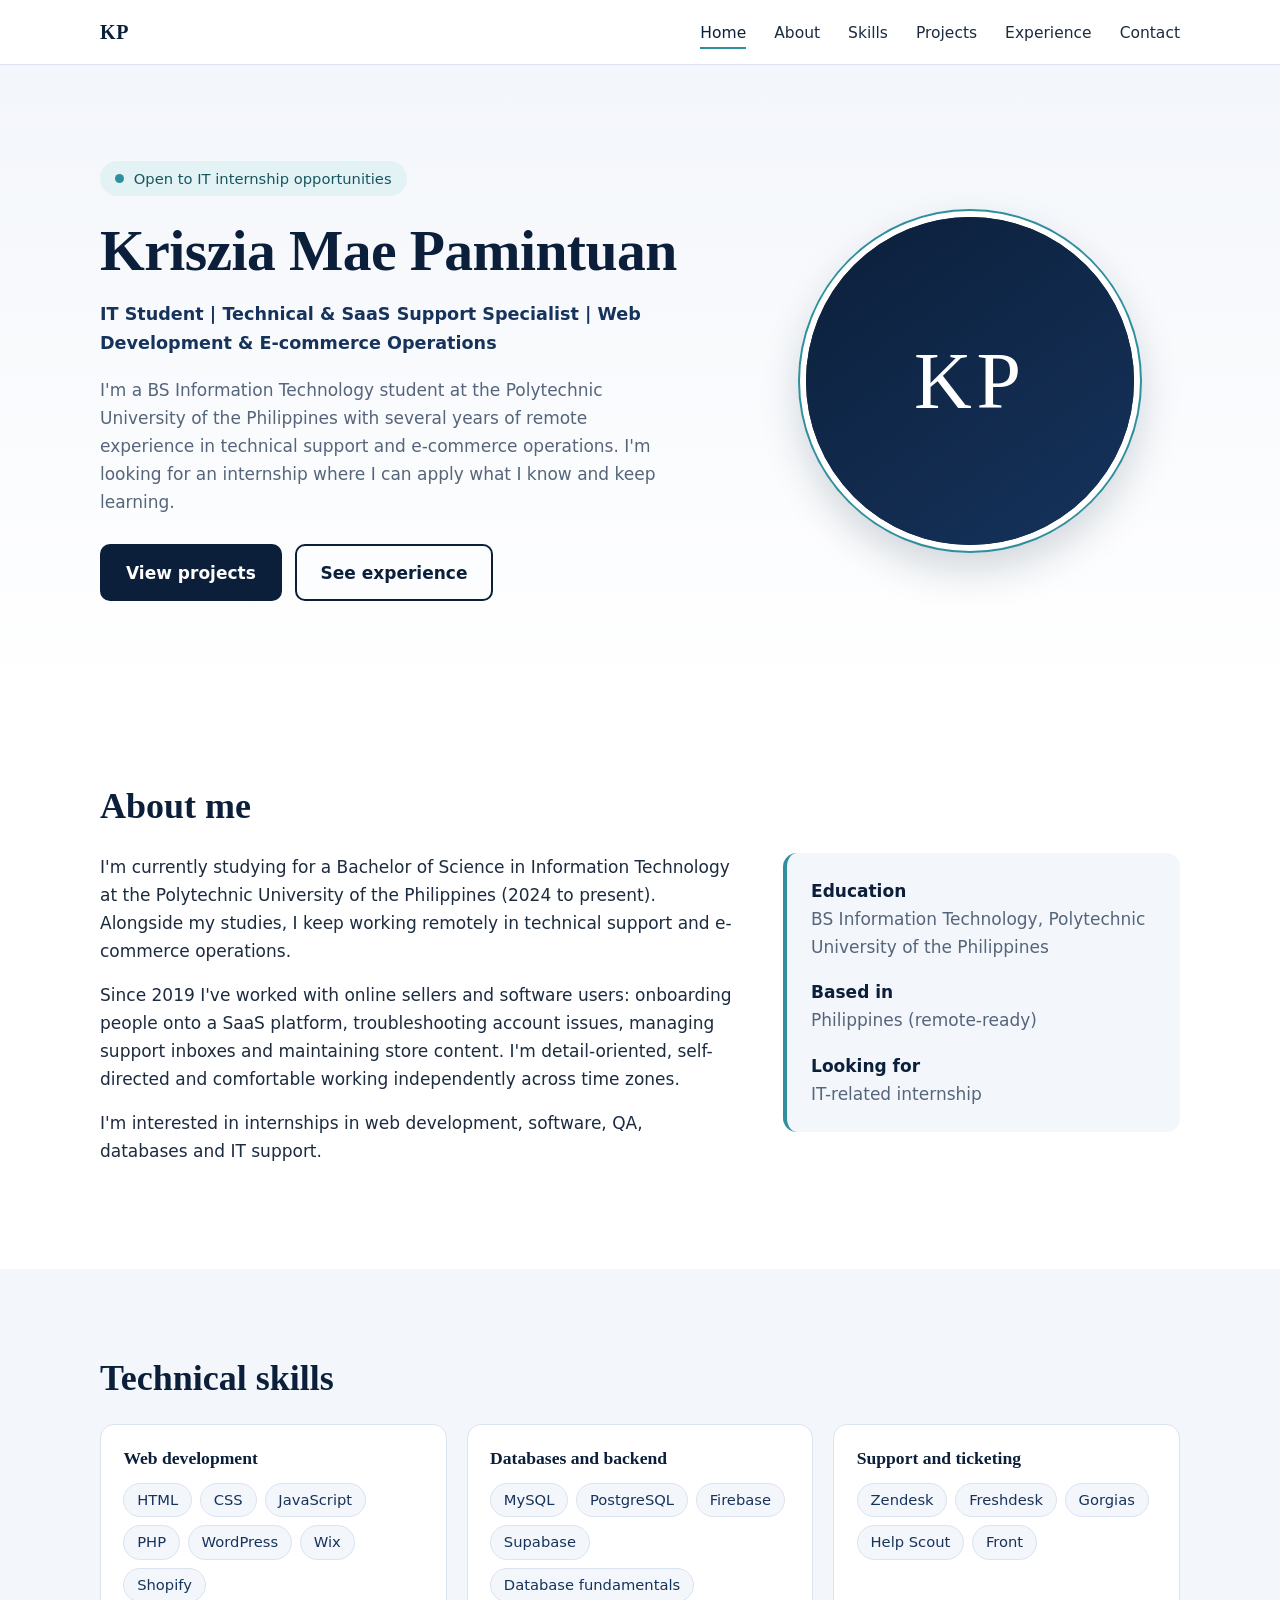
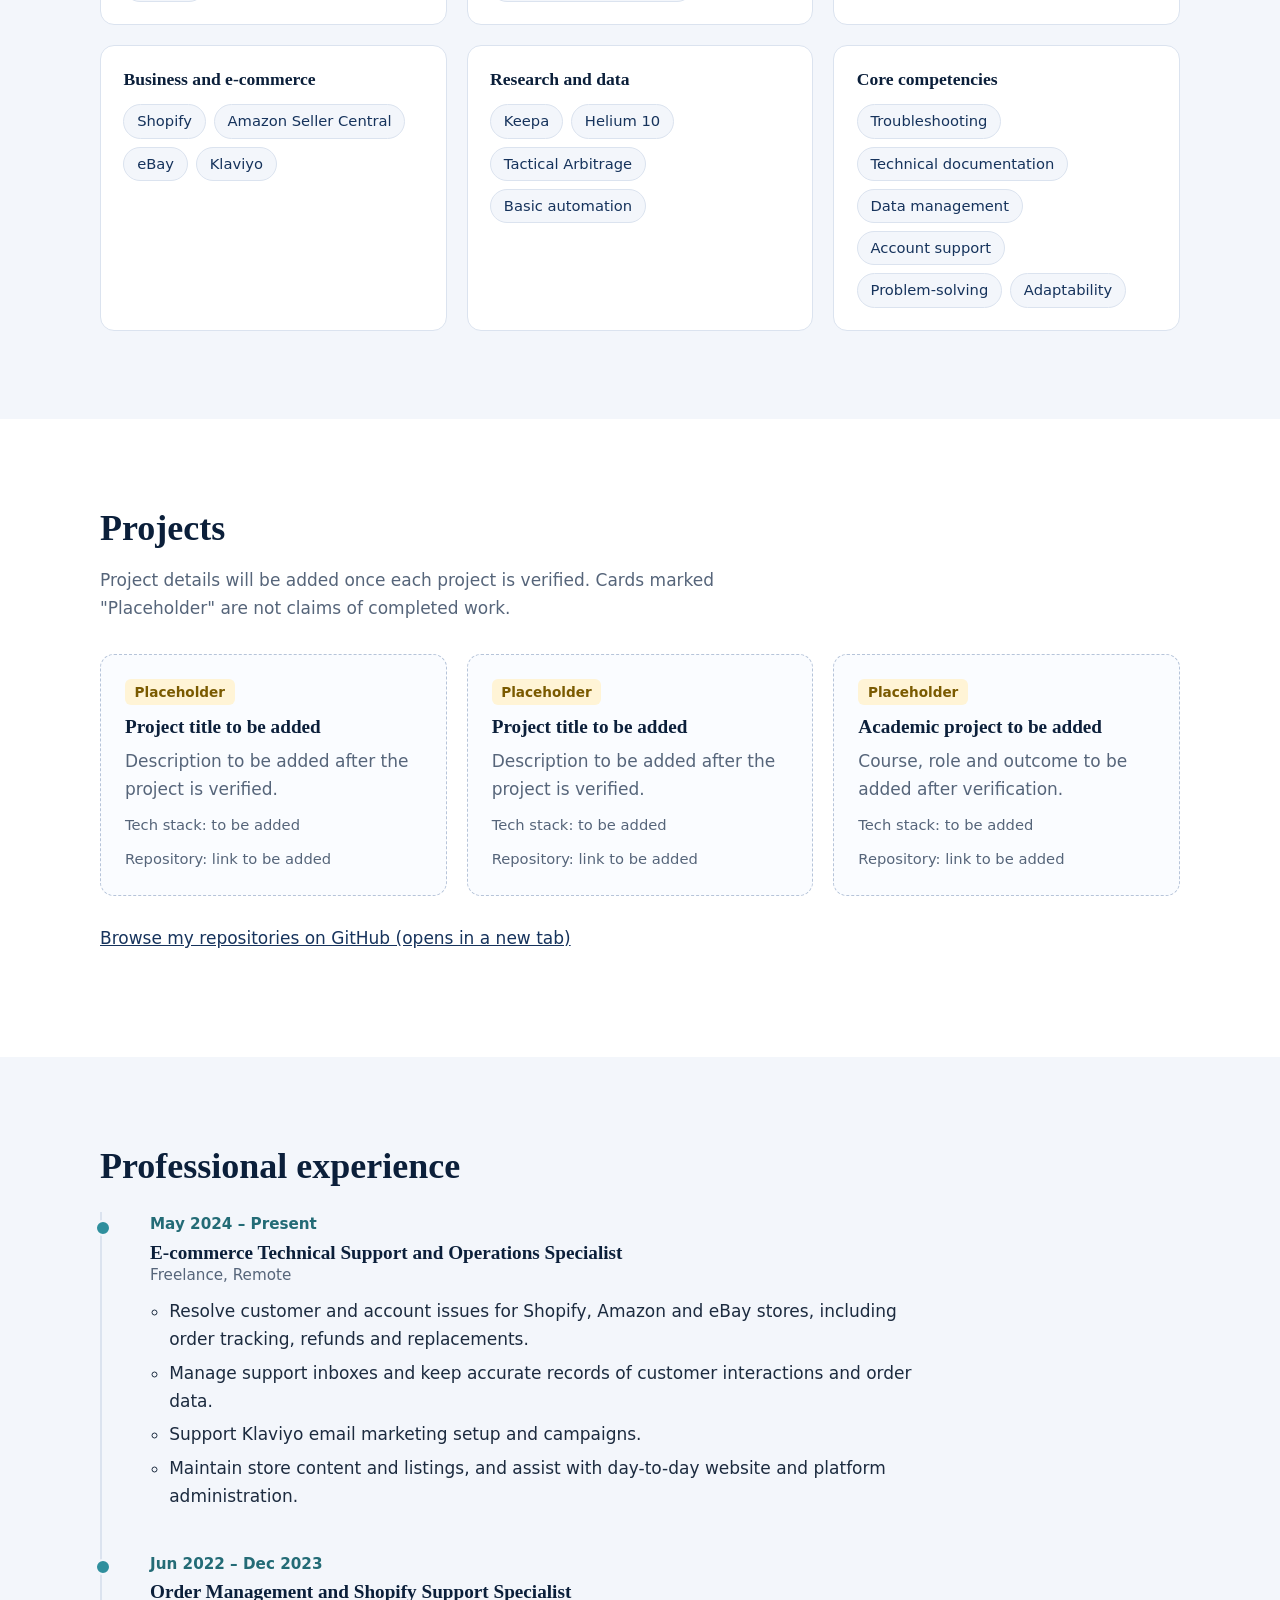
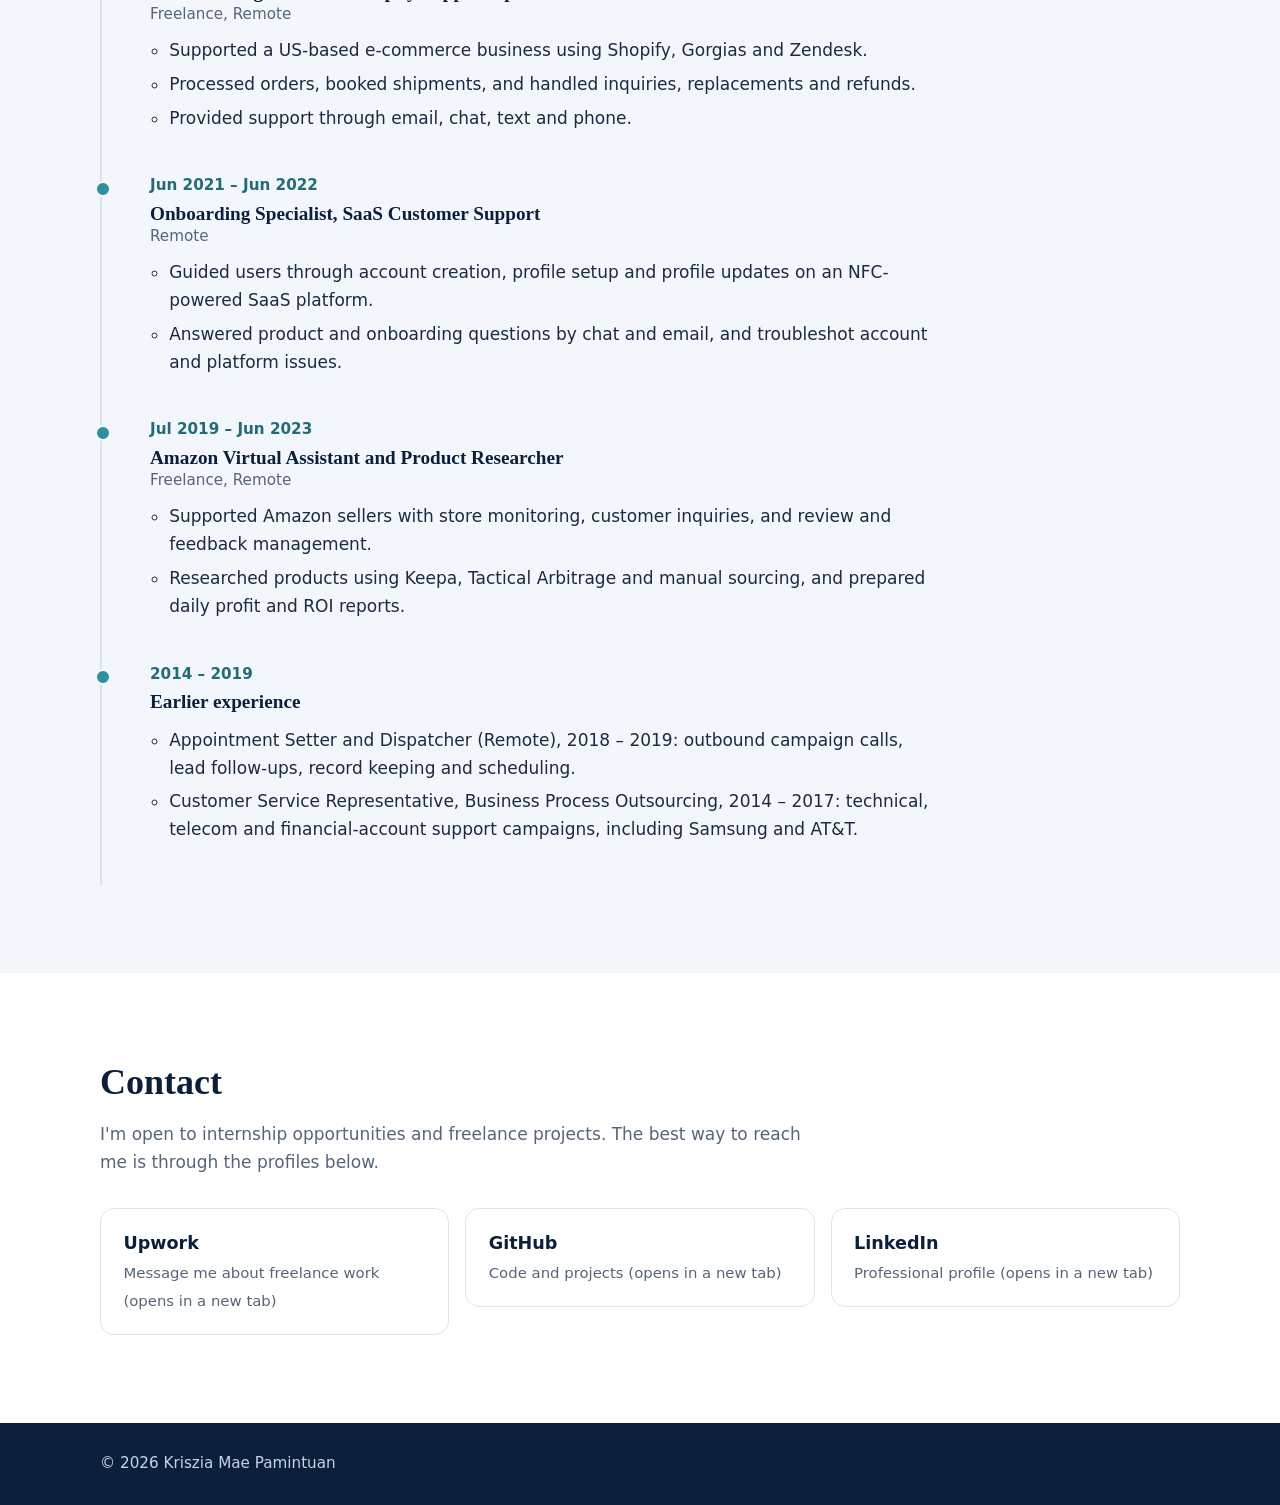
==== index.html @ 2ec42036 "Add files via upload" ====
<!DOCTYPE html>
<html lang="en">
<head>
  <meta charset="UTF-8">
  <meta name="viewport" content="width=device-width, initial-scale=1">
  <title>Kriszia Mae Pamintuan | IT Student & Technical Support Specialist</title>
  <meta name="description" content="Portfolio of Kriszia Mae Pamintuan, BS Information Technology student at PUP with experience in technical support, SaaS onboarding, web development and e-commerce operations.">
  <meta name="author" content="Kriszia Mae Pamintuan">
  <meta property="og:title" content="Kriszia Mae Pamintuan | IT Student & Technical Support Specialist">
  <meta property="og:description" content="IT student open to internships. Technical support, SaaS onboarding, web development and e-commerce operations.">
  <meta property="og:type" content="website">
  <meta name="theme-color" content="#0b1f3a">
  <link rel="stylesheet" href="style.css">
  <script src="script.js" defer></script>
</head>
<!--
  VERSION SWITCH
  data-version="public"  -> full portfolio (GitHub Pages, LinkedIn, applications)
  data-version="upwork"  -> hides external contact links (for pre-contract sharing on Upwork)
-->
<body data-version="public">
  <a class="skip" href="#main">Skip to main content</a>

  <header class="site-header">
    <nav class="nav" aria-label="Main navigation">
      <a class="brand" href="#home" aria-label="Kriszia Mae Pamintuan, home">KP</a>
      <button class="nav__toggle" id="navToggle" aria-expanded="false" aria-controls="navLinks">
        <span class="visually-hidden">Menu</span>
        <span class="bars" aria-hidden="true"></span>
      </button>
      <ul class="nav__links" id="navLinks">
        <li><a href="#home">Home</a></li>
        <li><a href="#about">About</a></li>
        <li><a href="#skills">Skills</a></li>
        <li><a href="#projects">Projects</a></li>
        <li><a href="#experience">Experience</a></li>
        <li><a href="#contact">Contact</a></li>
      </ul>
    </nav>
  </header>

  <main id="main">
    <!-- HOME -->
    <!-- To hide the photo entirely, change class="hero" to class="hero no-photo" -->
    <section class="hero" id="home">
      <div class="wrap hero__grid">
        <div class="hero__text">
          <p class="status"><span class="dot" aria-hidden="true"></span>Open to IT internship opportunities</p>
          <h1>Kriszia Mae Pamintuan</h1>
          <p class="headline">IT Student | Technical &amp; SaaS Support Specialist | Web Development &amp; E-commerce Operations</p>
          <p class="lead">I'm a BS Information Technology student at the Polytechnic University of the Philippines with several years of remote experience in technical support and e-commerce operations. I'm looking for an internship where I can apply what I know and keep learning.</p>
          <div class="actions">
            <a class="btn btn--primary" href="#projects">View projects</a>
            <a class="btn btn--ghost" href="#experience">See experience</a>
          </div>
        </div>
        <figure class="photo" id="photo">
          <img src="images/profile.jpg" alt="Portrait of Kriszia Mae Pamintuan" width="360" height="360" decoding="async">
          <span class="photo__initials" aria-hidden="true">KP</span>
        </figure>
      </div>
    </section>

    <!-- ABOUT -->
    <section class="section" id="about">
      <div class="wrap">
        <h2>About me</h2>
        <div class="about">
          <div class="prose">
            <p>I'm currently studying for a Bachelor of Science in Information Technology at the Polytechnic University of the Philippines (2024 to present). Alongside my studies, I keep working remotely in technical support and e-commerce operations.</p>
            <p>Since 2019 I've worked with online sellers and software users: onboarding people onto a SaaS platform, troubleshooting account issues, managing support inboxes and maintaining store content. I'm detail-oriented, self-directed and comfortable working independently across time zones.</p>
            <p>I'm interested in internships in web development, software, QA, databases and IT support.</p>
          </div>
          <aside class="facts" aria-label="Quick facts">
            <dl>
              <div><dt>Education</dt><dd>BS Information Technology, Polytechnic University of the Philippines</dd></div>
              <div><dt>Based in</dt><dd>Philippines (remote-ready)</dd></div>
              <div><dt>Looking for</dt><dd>IT-related internship</dd></div>
            </dl>
          </aside>
        </div>
      </div>
    </section>

    <!-- SKILLS -->
    <section class="section section--tint" id="skills">
      <div class="wrap">
        <h2>Technical skills</h2>
        <div class="skills">
          <article class="skill"><h3>Web development</h3>
            <ul class="chips"><li>HTML</li><li>CSS</li><li>JavaScript</li><li>PHP</li><li>WordPress</li><li>Wix</li><li>Shopify</li></ul></article>
          <article class="skill"><h3>Databases and backend</h3>
            <ul class="chips"><li>MySQL</li><li>PostgreSQL</li><li>Firebase</li><li>Supabase</li><li>Database fundamentals</li></ul></article>
          <article class="skill"><h3>Support and ticketing</h3>
            <ul class="chips"><li>Zendesk</li><li>Freshdesk</li><li>Gorgias</li><li>Help Scout</li><li>Front</li></ul></article>
          <article class="skill"><h3>Business and e-commerce</h3>
            <ul class="chips"><li>Shopify</li><li>Amazon Seller Central</li><li>eBay</li><li>Klaviyo</li></ul></article>
          <article class="skill"><h3>Research and data</h3>
            <ul class="chips"><li>Keepa</li><li>Helium 10</li><li>Tactical Arbitrage</li><li>Basic automation</li></ul></article>
          <article class="skill"><h3>Core competencies</h3>
            <ul class="chips"><li>Troubleshooting</li><li>Technical documentation</li><li>Data management</li><li>Account support</li><li>Problem-solving</li><li>Adaptability</li></ul></article>
        </div>
      </div>
    </section>

    <!-- PROJECTS -->
    <section class="section" id="projects">
      <div class="wrap">
        <h2>Projects</h2>
        <p class="section__intro">Project details will be added once each project is verified. Cards marked "Placeholder" are not claims of completed work.</p>
        <div class="projects">
          <article class="card card--placeholder">
            <span class="tag">Placeholder</span>
            <h3>Project title to be added</h3>
            <p>Description to be added after the project is verified.</p>
            <p class="meta">Tech stack: to be added</p>
            <p class="meta">Repository: link to be added</p>
          </article>
          <article class="card card--placeholder">
            <span class="tag">Placeholder</span>
            <h3>Project title to be added</h3>
            <p>Description to be added after the project is verified.</p>
            <p class="meta">Tech stack: to be added</p>
            <p class="meta">Repository: link to be added</p>
          </article>
          <article class="card card--placeholder">
            <span class="tag">Placeholder</span>
            <h3>Academic project to be added</h3>
            <p>Course, role and outcome to be added after verification.</p>
            <p class="meta">Tech stack: to be added</p>
            <p class="meta">Repository: link to be added</p>
          </article>
        </div>
        <p class="more"><a href="https://github.com/krisziapam" target="_blank" rel="noopener noreferrer">Browse my repositories on GitHub (opens in a new tab)</a></p>
      </div>
    </section>

    <!-- EXPERIENCE -->
    <section class="section section--tint" id="experience">
      <div class="wrap">
        <h2>Professional experience</h2>
        <ol class="timeline">
          <li>
            <div class="when">May 2024 – Present</div>
            <h3>E-commerce Technical Support and Operations Specialist <span>Freelance, Remote</span></h3>
            <ul>
              <li>Resolve customer and account issues for Shopify, Amazon and eBay stores, including order tracking, refunds and replacements.</li>
              <li>Manage support inboxes and keep accurate records of customer interactions and order data.</li>
              <li>Support Klaviyo email marketing setup and campaigns.</li>
              <li>Maintain store content and listings, and assist with day-to-day website and platform administration.</li>
            </ul>
          </li>
          <li>
            <div class="when">Jun 2022 – Dec 2023</div>
            <h3>Order Management and Shopify Support Specialist <span>Freelance, Remote</span></h3>
            <ul>
              <li>Supported a US-based e-commerce business using Shopify, Gorgias and Zendesk.</li>
              <li>Processed orders, booked shipments, and handled inquiries, replacements and refunds.</li>
              <li>Provided support through email, chat, text and phone.</li>
            </ul>
          </li>
          <li>
            <div class="when">Jun 2021 – Jun 2022</div>
            <h3>Onboarding Specialist, SaaS Customer Support <span>Remote</span></h3>
            <ul>
              <li>Guided users through account creation, profile setup and profile updates on an NFC-powered SaaS platform.</li>
              <li>Answered product and onboarding questions by chat and email, and troubleshot account and platform issues.</li>
            </ul>
          </li>
          <li>
            <div class="when">Jul 2019 – Jun 2023</div>
            <h3>Amazon Virtual Assistant and Product Researcher <span>Freelance, Remote</span></h3>
            <ul>
              <li>Supported Amazon sellers with store monitoring, customer inquiries, and review and feedback management.</li>
              <li>Researched products using Keepa, Tactical Arbitrage and manual sourcing, and prepared daily profit and ROI reports.</li>
            </ul>
          </li>
          <li>
            <div class="when">2014 – 2019</div>
            <h3>Earlier experience</h3>
            <ul>
              <li>Appointment Setter and Dispatcher (Remote), 2018 – 2019: outbound campaign calls, lead follow-ups, record keeping and scheduling.</li>
              <li>Customer Service Representative, Business Process Outsourcing, 2014 – 2017: technical, telecom and financial-account support campaigns, including Samsung and AT&amp;T.</li>
            </ul>
          </li>
        </ol>
      </div>
    </section>

    <!-- CONTACT -->
    <section class="section" id="contact">
      <div class="wrap contact">
        <h2>Contact</h2>
        <p class="section__intro">I'm open to internship opportunities and freelance projects. The best way to reach me is through the profiles below.</p>
        <ul class="links" data-contact>
          <li><a class="link-card" href="https://www.upwork.com/freelancers/~01272b3b6ccdd4b128" target="_blank" rel="noopener noreferrer"><strong>Upwork</strong><span>Message me about freelance work (opens in a new tab)</span></a></li>
          <li><a class="link-card" href="https://github.com/krisziapam" target="_blank" rel="noopener noreferrer"><strong>GitHub</strong><span>Code and projects (opens in a new tab)</span></a></li>
          <li><a class="link-card" href="https://linkedin.com/in/krisziapam" target="_blank" rel="noopener noreferrer"><strong>LinkedIn</strong><span>Professional profile (opens in a new tab)</span></a></li>
        </ul>
        <p class="upwork-note">To get in touch, please use Upwork messaging.</p>
      </div>
    </section>
  </main>

  <footer class="footer">
    <div class="wrap"><p>&copy; <span id="year">2026</span> Kriszia Mae Pamintuan</p></div>
  </footer>
</body>
</html>
---- style.css ----
:root{
  --navy:#0b1f3a; --navy-2:#16335c; --ink:#1c2b3f; --muted:#56657a;
  --bg:#ffffff; --tint:#f3f6fb; --line:#dbe3ef; --accent:#2f8f9d; --accent-soft:#e3f2f4;
  --radius:14px; --max:1080px;
}
*,*::before,*::after{box-sizing:border-box}
html{scroll-behavior:smooth;scroll-padding-top:72px}
body{margin:0;font-family:system-ui,-apple-system,"Segoe UI",Roboto,"Helvetica Neue",Arial,sans-serif;color:var(--ink);background:var(--bg);line-height:1.65;font-size:1.0625rem}
h1,h2,h3{font-family:Georgia,"Times New Roman",serif;color:var(--navy);line-height:1.2;margin:0}
a{color:var(--navy-2)}
img{max-width:100%;display:block}
:focus-visible{outline:3px solid var(--accent);outline-offset:3px;border-radius:4px}
.wrap{width:min(100% - 2.5rem,var(--max));margin-inline:auto}
.visually-hidden{position:absolute;width:1px;height:1px;overflow:hidden;clip:rect(0 0 0 0);white-space:nowrap}
.skip{position:absolute;left:-999px;top:0;background:var(--navy);color:#fff;padding:.6rem 1rem;z-index:100}
.skip:focus{left:0}

/* Header */
.site-header{position:sticky;top:0;z-index:50;background:rgba(255,255,255,.94);backdrop-filter:blur(8px);border-bottom:1px solid var(--line)}
.nav{width:min(100% - 2.5rem,var(--max));margin-inline:auto;display:flex;align-items:center;justify-content:space-between;min-height:64px}
.brand{font-family:Georgia,serif;font-weight:700;font-size:1.25rem;color:var(--navy);text-decoration:none;letter-spacing:.04em}
.nav__links{display:flex;gap:1.75rem;list-style:none;margin:0;padding:0}
.nav__links a{text-decoration:none;color:var(--ink);font-size:.97rem;padding:.35rem 0;border-bottom:2px solid transparent}
.nav__links a:hover,.nav__links a.active{border-color:var(--accent);color:var(--navy)}
.nav__toggle{display:none;background:none;border:1px solid var(--line);border-radius:8px;width:44px;height:44px;cursor:pointer;align-items:center;justify-content:center}
.bars,.bars::before,.bars::after{display:block;width:20px;height:2px;background:var(--navy);position:relative;content:""}
.bars::before{position:absolute;top:-6px}.bars::after{position:absolute;top:6px}

/* Hero */
.hero{background:linear-gradient(180deg,var(--tint),#fff);padding:clamp(3rem,8vw,6rem) 0}
.hero__grid{display:grid;grid-template-columns:1.4fr 1fr;gap:clamp(2rem,6vw,4.5rem);align-items:center}
.status{display:inline-flex;align-items:center;gap:.6rem;background:var(--accent-soft);color:#17565f;border-radius:999px;padding:.35rem .95rem;font-size:.92rem;margin:0 0 1.25rem}
.dot{width:9px;height:9px;border-radius:50%;background:var(--accent)}
.hero h1{font-size:clamp(2.2rem,5.5vw,3.6rem);letter-spacing:-.01em}
.headline{font-size:1.1rem;color:var(--navy-2);font-weight:600;margin:.9rem 0 1.1rem;max-width:34em}
.lead{color:var(--muted);max-width:34em;margin:0 0 1.75rem}
.actions{display:flex;flex-wrap:wrap;gap:.8rem}
.btn{display:inline-block;padding:.8rem 1.5rem;border-radius:10px;text-decoration:none;font-weight:600;border:2px solid var(--navy);transition:background .2s,color .2s}
.btn--primary{background:var(--navy);color:#fff}.btn--primary:hover{background:var(--navy-2);border-color:var(--navy-2)}
.btn--ghost{color:var(--navy)}.btn--ghost:hover{background:var(--navy);color:#fff}

/* Profile photo */
.photo{margin:0;justify-self:center;position:relative;width:min(100%,340px);aspect-ratio:1;border-radius:50%;
  border:6px solid #fff;box-shadow:0 0 0 2px var(--accent),0 18px 40px rgba(11,31,58,.18);overflow:hidden;background:var(--navy)}
.photo img{width:100%;height:100%;object-fit:cover;object-position:center 20%}
.photo__initials{display:none;position:absolute;inset:0;align-items:center;justify-content:center;color:#fff;font-family:Georgia,serif;font-size:clamp(3rem,10vw,5rem);letter-spacing:.06em;background:linear-gradient(145deg,var(--navy),var(--navy-2))}
.photo--fallback img{display:none}
.photo--fallback .photo__initials{display:flex}
/* Option: no photo at all (add class "no-photo" to the hero section) */
.hero.no-photo .photo{display:none}
.hero.no-photo .hero__grid{grid-template-columns:1fr}

/* One page-load reveal, hero only */
@media (prefers-reduced-motion:no-preference){
  .hero__text>*{animation:rise .6s ease both}
  .hero__text>*:nth-child(2){animation-delay:.08s}.hero__text>*:nth-child(3){animation-delay:.16s}
  .hero__text>*:nth-child(4){animation-delay:.24s}.hero__text>*:nth-child(5){animation-delay:.32s}
  .photo{animation:rise .7s .15s ease both}
}
@keyframes rise{from{opacity:0;transform:translateY(14px)}to{opacity:1;transform:none}}

/* Sections */
.section{padding:clamp(3.5rem,8vw,5.5rem) 0}
.section--tint{background:var(--tint)}
.section h2{font-size:clamp(1.7rem,3.5vw,2.25rem);margin-bottom:1.5rem}
.section__intro{color:var(--muted);max-width:42em;margin:-.5rem 0 2rem}
.about{display:grid;grid-template-columns:1.6fr 1fr;gap:3rem;align-items:start}
.prose p{margin:0 0 1rem;max-width:40em}
.facts{background:var(--tint);border-left:4px solid var(--accent);border-radius:var(--radius);padding:1.5rem}
.facts dl{margin:0;display:grid;gap:1.1rem}
.facts dt{font-weight:700;color:var(--navy)}
.facts dd{margin:0;color:var(--muted)}

.skills{display:grid;grid-template-columns:repeat(auto-fit,minmax(280px,1fr));gap:1.25rem}
.skill{background:#fff;border:1px solid var(--line);border-radius:var(--radius);padding:1.4rem}
.skill h3{font-size:1.1rem;margin-bottom:.9rem}
.chips{list-style:none;margin:0;padding:0;display:flex;flex-wrap:wrap;gap:.5rem}
.chips li{background:var(--tint);border:1px solid var(--line);border-radius:999px;padding:.25rem .8rem;font-size:.92rem;color:var(--navy-2)}

.projects{display:grid;grid-template-columns:repeat(auto-fit,minmax(280px,1fr));gap:1.25rem}
.card{background:#fff;border:1px solid var(--line);border-radius:var(--radius);padding:1.5rem;display:flex;flex-direction:column;gap:.6rem}
.card h3{font-size:1.2rem}
.card p{margin:0;color:var(--muted)}
.card--placeholder{border-style:dashed;border-color:#b6c4d9;background:#fafcff}
.card .meta{font-size:.92rem}
.tag{align-self:flex-start;background:#fff4d6;color:#7a5a00;border-radius:6px;padding:.1rem .6rem;font-size:.85rem;font-weight:600}
.more{margin-top:1.75rem}

.timeline{list-style:none;margin:0;padding:0 0 0 1.5rem;border-left:2px solid var(--line)}
.timeline>li{position:relative;padding:0 0 2.25rem 1.5rem}
.timeline>li::before{content:"";position:absolute;left:calc(-1.5rem - 7px);top:.45rem;width:12px;height:12px;border-radius:50%;background:var(--accent);border:2px solid var(--tint);box-sizing:content-box}
.when{color:var(--accent);font-weight:700;font-size:.95rem;margin-bottom:.2rem;filter:brightness(.75)}
.timeline h3{font-size:1.2rem}
.timeline h3 span{display:block;font-family:system-ui,sans-serif;font-size:.95rem;font-weight:400;color:var(--muted);margin-top:.15rem}
.timeline ul{margin:.8rem 0 0;padding-left:1.2rem;color:var(--ink);max-width:46em}
.timeline li li{margin-bottom:.35rem}

.links{list-style:none;margin:0;padding:0;display:grid;grid-template-columns:repeat(auto-fit,minmax(240px,1fr));gap:1rem}
.link-card{display:block;text-decoration:none;background:#fff;border:1px solid var(--line);border-radius:var(--radius);padding:1.25rem 1.4rem;transition:border-color .2s,transform .2s}
.link-card:hover{border-color:var(--accent);transform:translateY(-2px)}
.link-card strong{display:block;color:var(--navy);font-size:1.1rem}
.link-card span{color:var(--muted);font-size:.93rem}
.upwork-note{display:none;background:var(--accent-soft);border-radius:var(--radius);padding:1rem 1.25rem;max-width:34em}

/* Upwork-safe version: hides external contact links */
body[data-version="upwork"] [data-contact]{display:none}
body[data-version="upwork"] .upwork-note{display:block}
body[data-version="upwork"] .contact .section__intro{display:none}

.footer{background:var(--navy);color:#c8d4e6;padding:1.75rem 0;font-size:.95rem}
.footer p{margin:0}

/* Responsive */
@media (max-width:820px){
  .hero__grid,.about{grid-template-columns:1fr}
  .photo{order:-1;width:min(70vw,260px)}
  .hero__text{text-align:left}
  .nav__toggle{display:inline-flex}
  .nav__links{display:none;position:absolute;top:64px;left:0;right:0;flex-direction:column;gap:0;background:#fff;border-bottom:1px solid var(--line);padding:.5rem 1.25rem 1rem}
  .nav__links.open{display:flex}
  .nav__links a{display:block;padding:.75rem 0}
}
@media (min-width:821px) and (max-width:1000px){.photo{width:min(100%,280px)}}
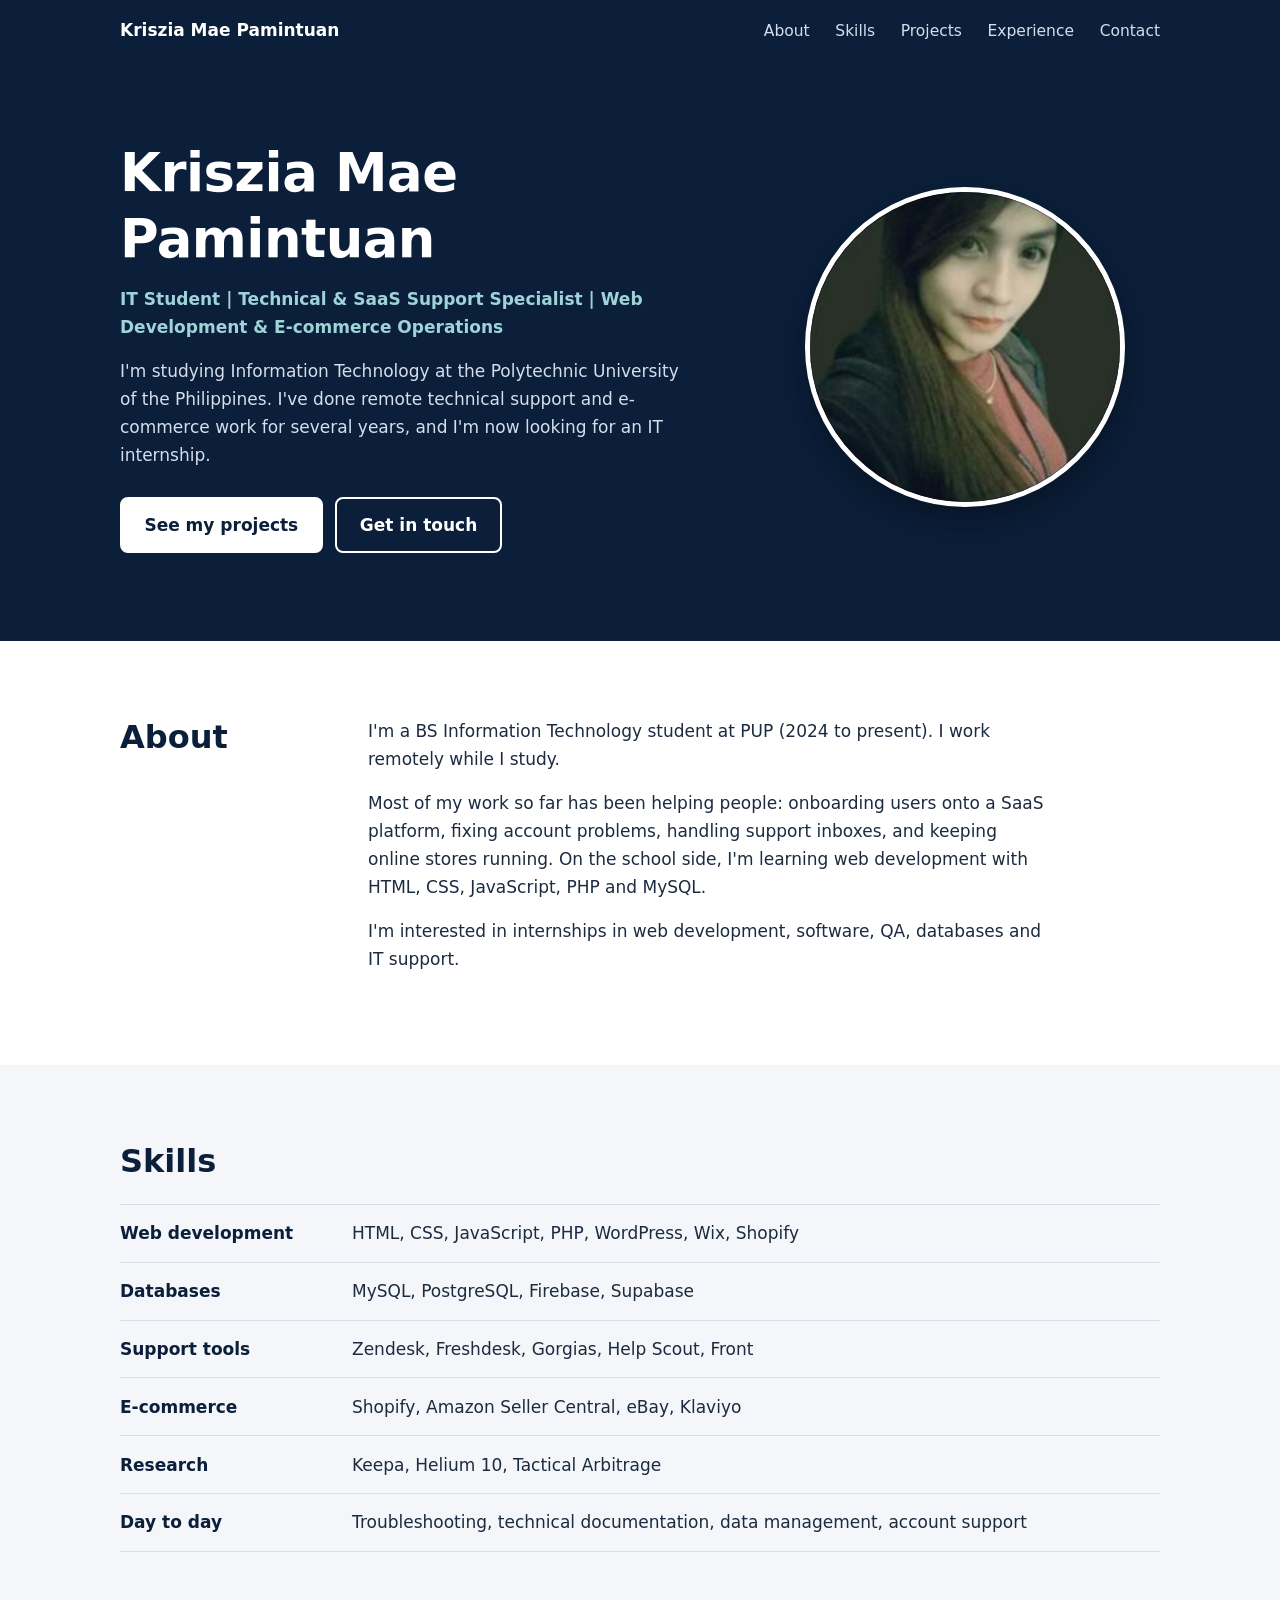
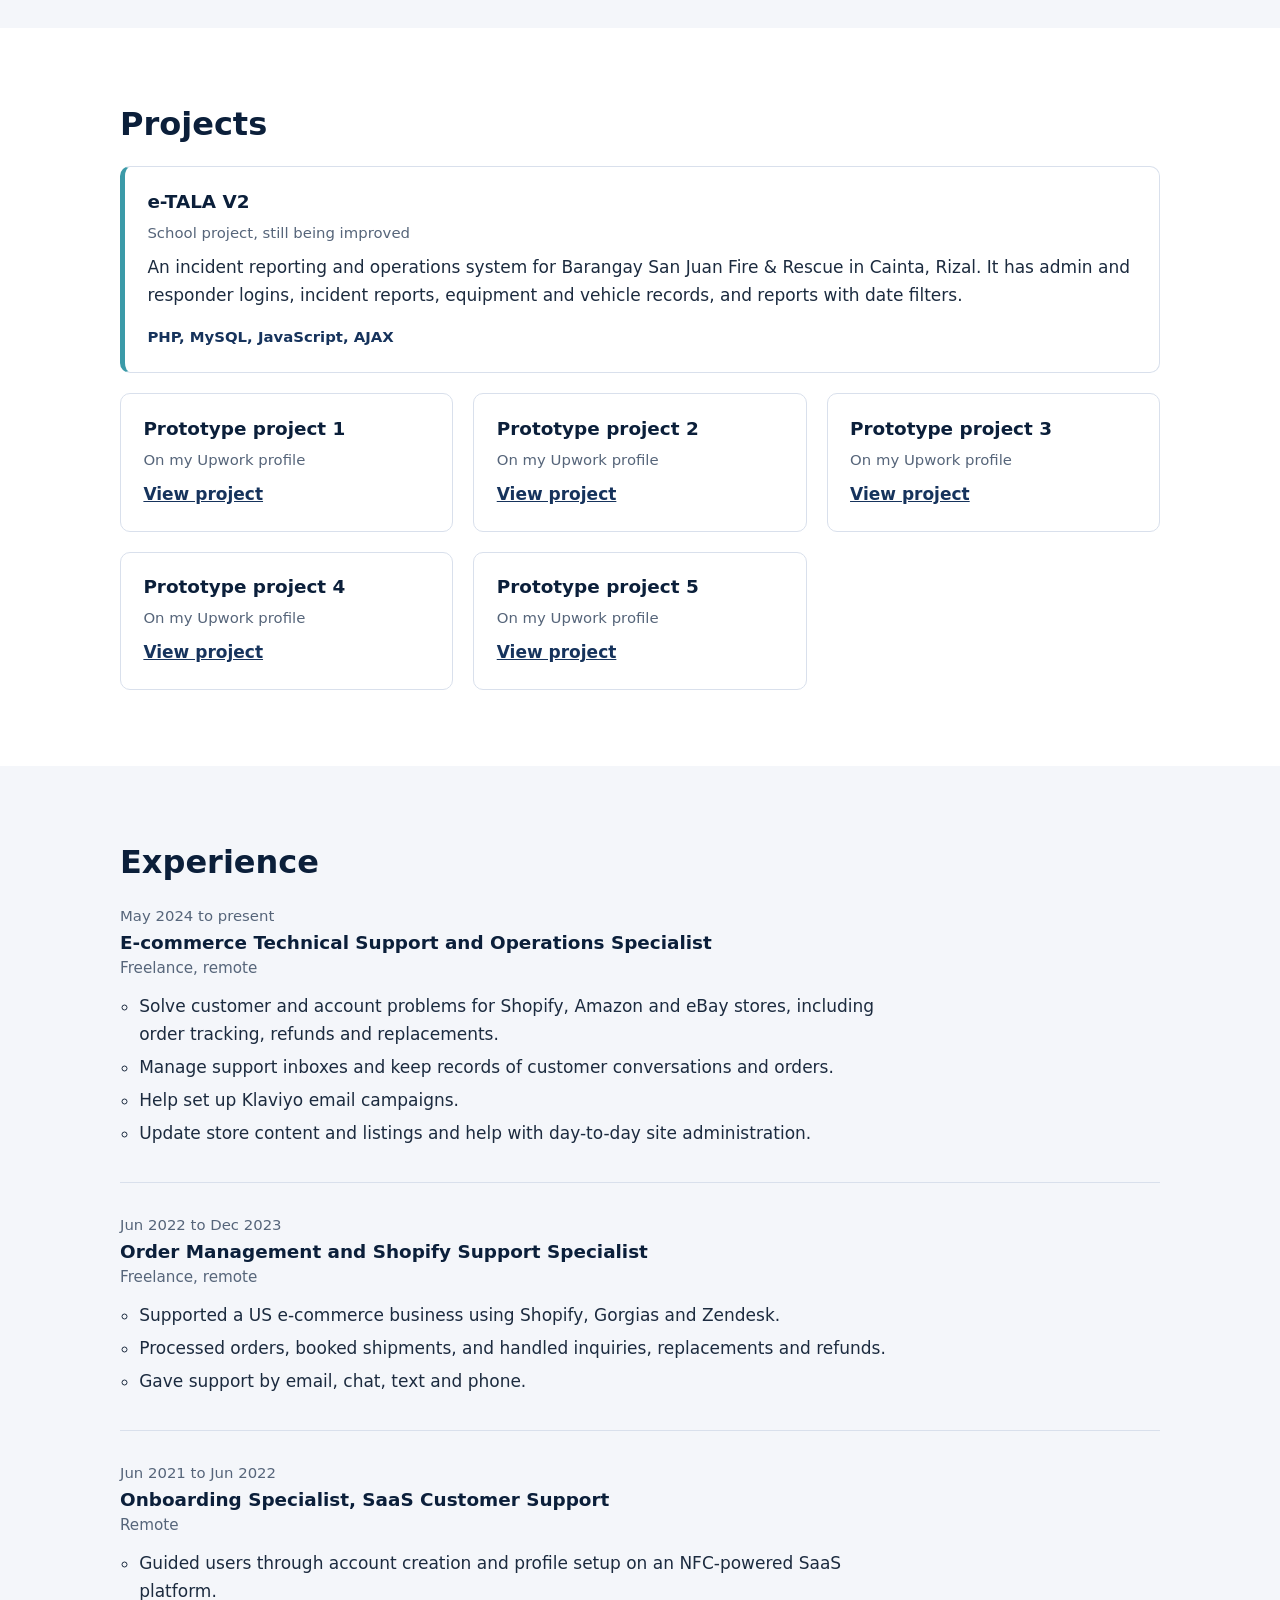
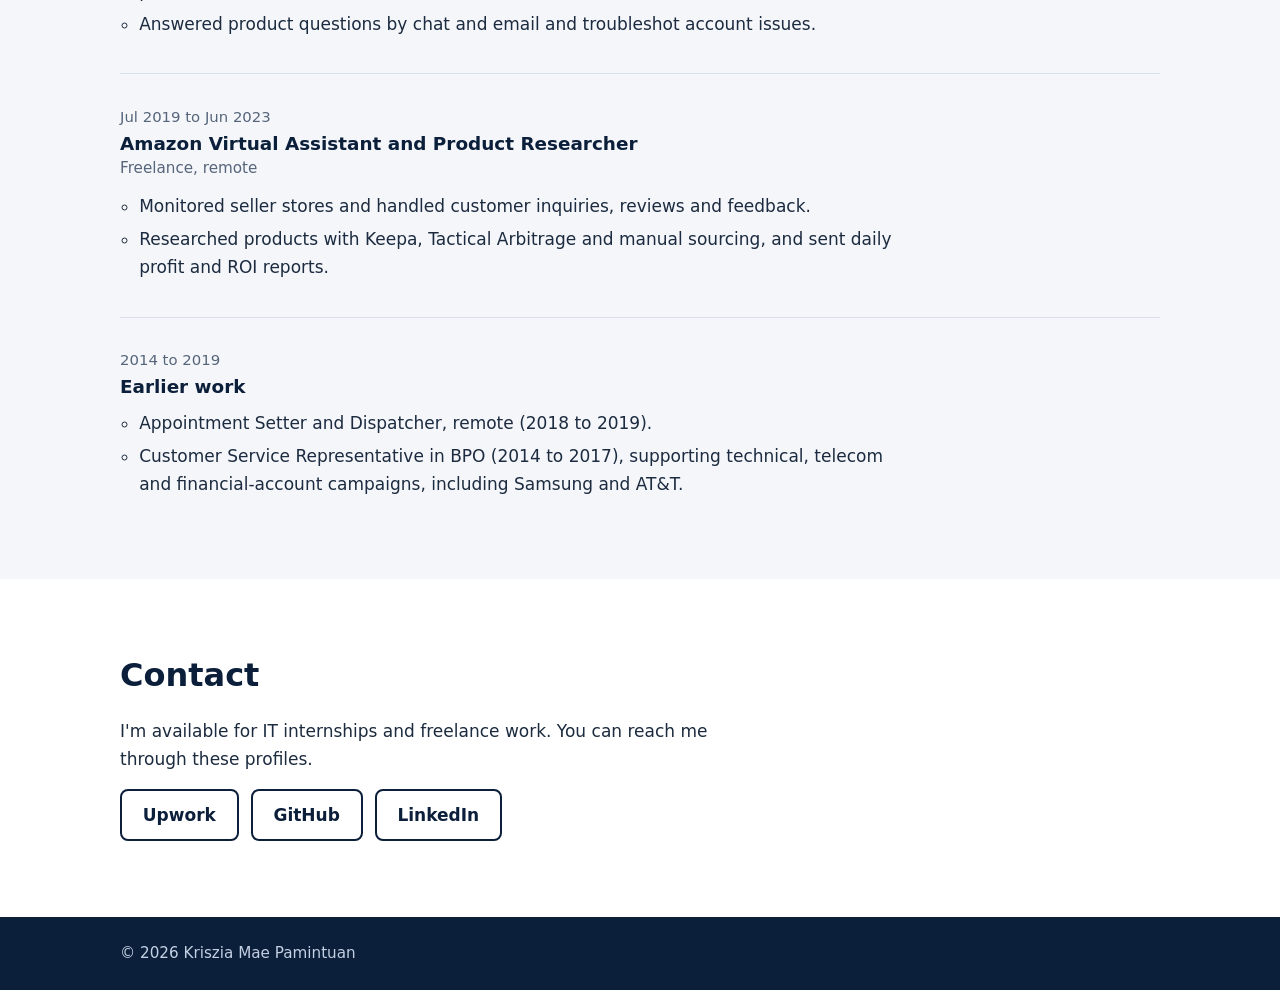
==== commit 2b5ebbc8: "Add files via upload" ====
--- a/index.html
+++ b/index.html
@@ -3,33 +3,28 @@
 <head>
   <meta charset="UTF-8">
   <meta name="viewport" content="width=device-width, initial-scale=1">
-  <title>Kriszia Mae Pamintuan | IT Student & Technical Support Specialist</title>
-  <meta name="description" content="Portfolio of Kriszia Mae Pamintuan, BS Information Technology student at PUP with experience in technical support, SaaS onboarding, web development and e-commerce operations.">
+  <title>Kriszia Mae Pamintuan | IT Student & Technical Support</title>
+  <meta name="description" content="Kriszia Mae Pamintuan, BS Information Technology student at PUP. Technical support, SaaS onboarding, web development and e-commerce operations.">
   <meta name="author" content="Kriszia Mae Pamintuan">
-  <meta property="og:title" content="Kriszia Mae Pamintuan | IT Student & Technical Support Specialist">
-  <meta property="og:description" content="IT student open to internships. Technical support, SaaS onboarding, web development and e-commerce operations.">
+  <meta property="og:title" content="Kriszia Mae Pamintuan | IT Student & Technical Support">
+  <meta property="og:description" content="IT student looking for an internship. Technical support, web development and e-commerce operations.">
   <meta property="og:type" content="website">
+  <meta property="og:image" content="images/profile.jpg">
   <meta name="theme-color" content="#0b1f3a">
   <link rel="stylesheet" href="style.css">
   <script src="script.js" defer></script>
 </head>
-<!--
-  VERSION SWITCH
-  data-version="public"  -> full portfolio (GitHub Pages, LinkedIn, applications)
-  data-version="upwork"  -> hides external contact links (for pre-contract sharing on Upwork)
--->
+<!-- data-version="public" = full site. data-version="upwork" = hides the Upwork, GitHub and LinkedIn contact links. -->
 <body data-version="public">
   <a class="skip" href="#main">Skip to main content</a>
 
   <header class="site-header">
-    <nav class="nav" aria-label="Main navigation">
-      <a class="brand" href="#home" aria-label="Kriszia Mae Pamintuan, home">KP</a>
+    <nav class="nav" aria-label="Main">
+      <a class="brand" href="#home" aria-label="Kriszia Mae Pamintuan, home">Kriszia Mae Pamintuan</a>
       <button class="nav__toggle" id="navToggle" aria-expanded="false" aria-controls="navLinks">
-        <span class="visually-hidden">Menu</span>
-        <span class="bars" aria-hidden="true"></span>
+        <span class="visually-hidden">Menu</span><span class="bars" aria-hidden="true"></span>
       </button>
       <ul class="nav__links" id="navLinks">
-        <li><a href="#home">Home</a></li>
         <li><a href="#about">About</a></li>
         <li><a href="#skills">Skills</a></li>
         <li><a href="#projects">Projects</a></li>
@@ -40,170 +35,163 @@
   </header>
 
   <main id="main">
-    <!-- HOME -->
-    <!-- To hide the photo entirely, change class="hero" to class="hero no-photo" -->
+    <!-- To hide the photo, change class="hero" to class="hero no-photo" -->
     <section class="hero" id="home">
       <div class="wrap hero__grid">
         <div class="hero__text">
-          <p class="status"><span class="dot" aria-hidden="true"></span>Open to IT internship opportunities</p>
           <h1>Kriszia Mae Pamintuan</h1>
           <p class="headline">IT Student | Technical &amp; SaaS Support Specialist | Web Development &amp; E-commerce Operations</p>
-          <p class="lead">I'm a BS Information Technology student at the Polytechnic University of the Philippines with several years of remote experience in technical support and e-commerce operations. I'm looking for an internship where I can apply what I know and keep learning.</p>
+          <p class="lead">I'm studying Information Technology at the Polytechnic University of the Philippines. I've done remote technical support and e-commerce work for several years, and I'm now looking for an IT internship.</p>
           <div class="actions">
-            <a class="btn btn--primary" href="#projects">View projects</a>
-            <a class="btn btn--ghost" href="#experience">See experience</a>
+            <a class="btn btn--light" href="#projects">See my projects</a>
+            <a class="btn btn--line" href="#contact">Get in touch</a>
           </div>
         </div>
         <figure class="photo" id="photo">
-          <img src="images/profile.jpg" alt="Portrait of Kriszia Mae Pamintuan" width="360" height="360" decoding="async">
+          <img src="images/profile.jpg" alt="Kriszia Mae Pamintuan" width="320" height="320" decoding="async">
           <span class="photo__initials" aria-hidden="true">KP</span>
         </figure>
       </div>
     </section>
 
-    <!-- ABOUT -->
     <section class="section" id="about">
-      <div class="wrap">
-        <h2>About me</h2>
-        <div class="about">
-          <div class="prose">
-            <p>I'm currently studying for a Bachelor of Science in Information Technology at the Polytechnic University of the Philippines (2024 to present). Alongside my studies, I keep working remotely in technical support and e-commerce operations.</p>
-            <p>Since 2019 I've worked with online sellers and software users: onboarding people onto a SaaS platform, troubleshooting account issues, managing support inboxes and maintaining store content. I'm detail-oriented, self-directed and comfortable working independently across time zones.</p>
-            <p>I'm interested in internships in web development, software, QA, databases and IT support.</p>
-          </div>
-          <aside class="facts" aria-label="Quick facts">
-            <dl>
-              <div><dt>Education</dt><dd>BS Information Technology, Polytechnic University of the Philippines</dd></div>
-              <div><dt>Based in</dt><dd>Philippines (remote-ready)</dd></div>
-              <div><dt>Looking for</dt><dd>IT-related internship</dd></div>
-            </dl>
-          </aside>
+      <div class="wrap about">
+        <h2>About</h2>
+        <div class="prose">
+          <p>I'm a BS Information Technology student at PUP (2024 to present). I work remotely while I study.</p>
+          <p>Most of my work so far has been helping people: onboarding users onto a SaaS platform, fixing account problems, handling support inboxes, and keeping online stores running. On the school side, I'm learning web development with HTML, CSS, JavaScript, PHP and MySQL.</p>
+          <p>I'm interested in internships in web development, software, QA, databases and IT support.</p>
         </div>
       </div>
     </section>
 
-    <!-- SKILLS -->
     <section class="section section--tint" id="skills">
       <div class="wrap">
-        <h2>Technical skills</h2>
-        <div class="skills">
-          <article class="skill"><h3>Web development</h3>
-            <ul class="chips"><li>HTML</li><li>CSS</li><li>JavaScript</li><li>PHP</li><li>WordPress</li><li>Wix</li><li>Shopify</li></ul></article>
-          <article class="skill"><h3>Databases and backend</h3>
-            <ul class="chips"><li>MySQL</li><li>PostgreSQL</li><li>Firebase</li><li>Supabase</li><li>Database fundamentals</li></ul></article>
-          <article class="skill"><h3>Support and ticketing</h3>
-            <ul class="chips"><li>Zendesk</li><li>Freshdesk</li><li>Gorgias</li><li>Help Scout</li><li>Front</li></ul></article>
-          <article class="skill"><h3>Business and e-commerce</h3>
-            <ul class="chips"><li>Shopify</li><li>Amazon Seller Central</li><li>eBay</li><li>Klaviyo</li></ul></article>
-          <article class="skill"><h3>Research and data</h3>
-            <ul class="chips"><li>Keepa</li><li>Helium 10</li><li>Tactical Arbitrage</li><li>Basic automation</li></ul></article>
-          <article class="skill"><h3>Core competencies</h3>
-            <ul class="chips"><li>Troubleshooting</li><li>Technical documentation</li><li>Data management</li><li>Account support</li><li>Problem-solving</li><li>Adaptability</li></ul></article>
+        <h2>Skills</h2>
+        <dl class="skills">
+          <div><dt>Web development</dt><dd>HTML, CSS, JavaScript, PHP, WordPress, Wix, Shopify</dd></div>
+          <div><dt>Databases</dt><dd>MySQL, PostgreSQL, Firebase, Supabase</dd></div>
+          <div><dt>Support tools</dt><dd>Zendesk, Freshdesk, Gorgias, Help Scout, Front</dd></div>
+          <div><dt>E-commerce</dt><dd>Shopify, Amazon Seller Central, eBay, Klaviyo</dd></div>
+          <div><dt>Research</dt><dd>Keepa, Helium 10, Tactical Arbitrage</dd></div>
+          <div><dt>Day to day</dt><dd>Troubleshooting, technical documentation, data management, account support</dd></div>
+        </dl>
+      </div>
+    </section>
+
+    <section class="section" id="projects">
+      <div class="wrap">
+        <h2>Projects</h2>
+        <div class="projects">
+
+          <article class="card card--feature">
+            <h3>e-TALA V2</h3>
+            <p class="meta">School project, still being improved</p>
+            <p>An incident reporting and operations system for Barangay San Juan Fire &amp; Rescue in Cainta, Rizal. It has admin and responder logins, incident reports, equipment and vehicle records, and reports with date filters.</p>
+            <p class="stack">PHP, MySQL, JavaScript, AJAX</p>
+          </article>
+
+          <!-- Replace each title and description below with the real project details. The links are your Upwork portfolio pages. -->
+          <article class="card">
+            <h3>Prototype project 1</h3>
+            <p class="meta">On my Upwork profile</p>
+            <a class="more" href="https://www.upwork.com/freelancers/~01272b3b6ccdd4b128?p=2100934866208100352" target="_blank" rel="noopener noreferrer">View project<span class="visually-hidden"> 1 (opens in a new tab)</span></a>
+          </article>
+          <article class="card">
+            <h3>Prototype project 2</h3>
+            <p class="meta">On my Upwork profile</p>
+            <a class="more" href="https://www.upwork.com/freelancers/~01272b3b6ccdd4b128?p=2100898837331382272" target="_blank" rel="noopener noreferrer">View project<span class="visually-hidden"> 2 (opens in a new tab)</span></a>
+          </article>
+          <article class="card">
+            <h3>Prototype project 3</h3>
+            <p class="meta">On my Upwork profile</p>
+            <a class="more" href="https://www.upwork.com/freelancers/~01272b3b6ccdd4b128?p=2100942994844749824" target="_blank" rel="noopener noreferrer">View project<span class="visually-hidden"> 3 (opens in a new tab)</span></a>
+          </article>
+          <article class="card">
+            <h3>Prototype project 4</h3>
+            <p class="meta">On my Upwork profile</p>
+            <a class="more" href="https://www.upwork.com/freelancers/~01272b3b6ccdd4b128?p=2100901773096718336" target="_blank" rel="noopener noreferrer">View project<span class="visually-hidden"> 4 (opens in a new tab)</span></a>
+          </article>
+          <article class="card">
+            <h3>Prototype project 5</h3>
+            <p class="meta">On my Upwork profile</p>
+            <a class="more" href="https://www.upwork.com/freelancers/~01272b3b6ccdd4b128?p=2100900060315303936" target="_blank" rel="noopener noreferrer">View project<span class="visually-hidden"> 5 (opens in a new tab)</span></a>
+          </article>
         </div>
       </div>
     </section>
 
-    <!-- PROJECTS -->
-    <section class="section" id="projects">
-      <div class="wrap">
-        <h2>Projects</h2>
-        <p class="section__intro">Project details will be added once each project is verified. Cards marked "Placeholder" are not claims of completed work.</p>
-        <div class="projects">
-          <article class="card card--placeholder">
-            <span class="tag">Placeholder</span>
-            <h3>Project title to be added</h3>
-            <p>Description to be added after the project is verified.</p>
-            <p class="meta">Tech stack: to be added</p>
-            <p class="meta">Repository: link to be added</p>
-          </article>
-          <article class="card card--placeholder">
-            <span class="tag">Placeholder</span>
-            <h3>Project title to be added</h3>
-            <p>Description to be added after the project is verified.</p>
-            <p class="meta">Tech stack: to be added</p>
-            <p class="meta">Repository: link to be added</p>
-          </article>
-          <article class="card card--placeholder">
-            <span class="tag">Placeholder</span>
-            <h3>Academic project to be added</h3>
-            <p>Course, role and outcome to be added after verification.</p>
-            <p class="meta">Tech stack: to be added</p>
-            <p class="meta">Repository: link to be added</p>
-          </article>
-        </div>
-        <p class="more"><a href="https://github.com/krisziapam" target="_blank" rel="noopener noreferrer">Browse my repositories on GitHub (opens in a new tab)</a></p>
-      </div>
-    </section>
-
-    <!-- EXPERIENCE -->
     <section class="section section--tint" id="experience">
       <div class="wrap">
-        <h2>Professional experience</h2>
+        <h2>Experience</h2>
         <ol class="timeline">
           <li>
-            <div class="when">May 2024 – Present</div>
-            <h3>E-commerce Technical Support and Operations Specialist <span>Freelance, Remote</span></h3>
+            <p class="when">May 2024 to present</p>
+            <h3>E-commerce Technical Support and Operations Specialist</h3>
+            <p class="where">Freelance, remote</p>
             <ul>
-              <li>Resolve customer and account issues for Shopify, Amazon and eBay stores, including order tracking, refunds and replacements.</li>
-              <li>Manage support inboxes and keep accurate records of customer interactions and order data.</li>
-              <li>Support Klaviyo email marketing setup and campaigns.</li>
-              <li>Maintain store content and listings, and assist with day-to-day website and platform administration.</li>
+              <li>Solve customer and account problems for Shopify, Amazon and eBay stores, including order tracking, refunds and replacements.</li>
+              <li>Manage support inboxes and keep records of customer conversations and orders.</li>
+              <li>Help set up Klaviyo email campaigns.</li>
+              <li>Update store content and listings and help with day-to-day site administration.</li>
             </ul>
           </li>
           <li>
-            <div class="when">Jun 2022 – Dec 2023</div>
-            <h3>Order Management and Shopify Support Specialist <span>Freelance, Remote</span></h3>
+            <p class="when">Jun 2022 to Dec 2023</p>
+            <h3>Order Management and Shopify Support Specialist</h3>
+            <p class="where">Freelance, remote</p>
             <ul>
-              <li>Supported a US-based e-commerce business using Shopify, Gorgias and Zendesk.</li>
+              <li>Supported a US e-commerce business using Shopify, Gorgias and Zendesk.</li>
               <li>Processed orders, booked shipments, and handled inquiries, replacements and refunds.</li>
-              <li>Provided support through email, chat, text and phone.</li>
+              <li>Gave support by email, chat, text and phone.</li>
             </ul>
           </li>
           <li>
-            <div class="when">Jun 2021 – Jun 2022</div>
-            <h3>Onboarding Specialist, SaaS Customer Support <span>Remote</span></h3>
+            <p class="when">Jun 2021 to Jun 2022</p>
+            <h3>Onboarding Specialist, SaaS Customer Support</h3>
+            <p class="where">Remote</p>
             <ul>
-              <li>Guided users through account creation, profile setup and profile updates on an NFC-powered SaaS platform.</li>
-              <li>Answered product and onboarding questions by chat and email, and troubleshot account and platform issues.</li>
+              <li>Guided users through account creation and profile setup on an NFC-powered SaaS platform.</li>
+              <li>Answered product questions by chat and email and troubleshot account issues.</li>
             </ul>
           </li>
           <li>
-            <div class="when">Jul 2019 – Jun 2023</div>
-            <h3>Amazon Virtual Assistant and Product Researcher <span>Freelance, Remote</span></h3>
+            <p class="when">Jul 2019 to Jun 2023</p>
+            <h3>Amazon Virtual Assistant and Product Researcher</h3>
+            <p class="where">Freelance, remote</p>
             <ul>
-              <li>Supported Amazon sellers with store monitoring, customer inquiries, and review and feedback management.</li>
-              <li>Researched products using Keepa, Tactical Arbitrage and manual sourcing, and prepared daily profit and ROI reports.</li>
+              <li>Monitored seller stores and handled customer inquiries, reviews and feedback.</li>
+              <li>Researched products with Keepa, Tactical Arbitrage and manual sourcing, and sent daily profit and ROI reports.</li>
             </ul>
           </li>
           <li>
-            <div class="when">2014 – 2019</div>
-            <h3>Earlier experience</h3>
+            <p class="when">2014 to 2019</p>
+            <h3>Earlier work</h3>
             <ul>
-              <li>Appointment Setter and Dispatcher (Remote), 2018 – 2019: outbound campaign calls, lead follow-ups, record keeping and scheduling.</li>
-              <li>Customer Service Representative, Business Process Outsourcing, 2014 – 2017: technical, telecom and financial-account support campaigns, including Samsung and AT&amp;T.</li>
+              <li>Appointment Setter and Dispatcher, remote (2018 to 2019).</li>
+              <li>Customer Service Representative in BPO (2014 to 2017), supporting technical, telecom and financial-account campaigns, including Samsung and AT&amp;T.</li>
             </ul>
           </li>
         </ol>
       </div>
     </section>
 
-    <!-- CONTACT -->
     <section class="section" id="contact">
       <div class="wrap contact">
         <h2>Contact</h2>
-        <p class="section__intro">I'm open to internship opportunities and freelance projects. The best way to reach me is through the profiles below.</p>
-        <ul class="links" data-contact>
-          <li><a class="link-card" href="https://www.upwork.com/freelancers/~01272b3b6ccdd4b128" target="_blank" rel="noopener noreferrer"><strong>Upwork</strong><span>Message me about freelance work (opens in a new tab)</span></a></li>
-          <li><a class="link-card" href="https://github.com/krisziapam" target="_blank" rel="noopener noreferrer"><strong>GitHub</strong><span>Code and projects (opens in a new tab)</span></a></li>
-          <li><a class="link-card" href="https://linkedin.com/in/krisziapam" target="_blank" rel="noopener noreferrer"><strong>LinkedIn</strong><span>Professional profile (opens in a new tab)</span></a></li>
-        </ul>
-        <p class="upwork-note">To get in touch, please use Upwork messaging.</p>
+        <p class="note-upwork">Please contact me through Upwork messages.</p>
+        <div data-contact>
+          <p class="intro">I'm available for IT internships and freelance work. You can reach me through these profiles.</p>
+          <ul class="links">
+            <li><a href="https://www.upwork.com/freelancers/~01272b3b6ccdd4b128" target="_blank" rel="noopener noreferrer">Upwork<span class="visually-hidden"> (opens in a new tab)</span></a></li>
+            <li><a href="https://github.com/krisziapam" target="_blank" rel="noopener noreferrer">GitHub<span class="visually-hidden"> (opens in a new tab)</span></a></li>
+            <li><a href="https://linkedin.com/in/krisziapam" target="_blank" rel="noopener noreferrer">LinkedIn<span class="visually-hidden"> (opens in a new tab)</span></a></li>
+          </ul>
+        </div>
       </div>
     </section>
   </main>
 
-  <footer class="footer">
-    <div class="wrap"><p>&copy; <span id="year">2026</span> Kriszia Mae Pamintuan</p></div>
-  </footer>
+  <footer class="footer"><div class="wrap"><p>&copy; <span id="year">2026</span> Kriszia Mae Pamintuan</p></div></footer>
 </body>
 </html>
--- a/style.css
+++ b/style.css
@@ -1,123 +1,90 @@
-:root{
-  --navy:#0b1f3a; --navy-2:#16335c; --ink:#1c2b3f; --muted:#56657a;
-  --bg:#ffffff; --tint:#f3f6fb; --line:#dbe3ef; --accent:#2f8f9d; --accent-soft:#e3f2f4;
-  --radius:14px; --max:1080px;
-}
+:root{--navy:#0b1f3a;--navy2:#16335c;--ink:#1c2b3f;--muted:#56657a;--tint:#f4f6fa;--line:#d9e0ec;--accent:#3b9aa8;--max:1040px}
 *,*::before,*::after{box-sizing:border-box}
-html{scroll-behavior:smooth;scroll-padding-top:72px}
-body{margin:0;font-family:system-ui,-apple-system,"Segoe UI",Roboto,"Helvetica Neue",Arial,sans-serif;color:var(--ink);background:var(--bg);line-height:1.65;font-size:1.0625rem}
-h1,h2,h3{font-family:Georgia,"Times New Roman",serif;color:var(--navy);line-height:1.2;margin:0}
-a{color:var(--navy-2)}
+html{scroll-behavior:smooth;scroll-padding-top:68px}
+body{margin:0;font-family:system-ui,-apple-system,"Segoe UI",Roboto,Arial,sans-serif;color:var(--ink);line-height:1.65;font-size:1.0625rem;background:#fff}
+h1,h2,h3{color:var(--navy);line-height:1.25;margin:0}
+a{color:var(--navy2)}
 img{max-width:100%;display:block}
-:focus-visible{outline:3px solid var(--accent);outline-offset:3px;border-radius:4px}
+:focus-visible{outline:3px solid var(--accent);outline-offset:3px}
 .wrap{width:min(100% - 2.5rem,var(--max));margin-inline:auto}
 .visually-hidden{position:absolute;width:1px;height:1px;overflow:hidden;clip:rect(0 0 0 0);white-space:nowrap}
-.skip{position:absolute;left:-999px;top:0;background:var(--navy);color:#fff;padding:.6rem 1rem;z-index:100}
-.skip:focus{left:0}
+.skip{position:absolute;left:-999px;top:0;background:var(--navy);color:#fff;padding:.6rem 1rem;z-index:100}.skip:focus{left:0}
 
-/* Header */
-.site-header{position:sticky;top:0;z-index:50;background:rgba(255,255,255,.94);backdrop-filter:blur(8px);border-bottom:1px solid var(--line)}
-.nav{width:min(100% - 2.5rem,var(--max));margin-inline:auto;display:flex;align-items:center;justify-content:space-between;min-height:64px}
-.brand{font-family:Georgia,serif;font-weight:700;font-size:1.25rem;color:var(--navy);text-decoration:none;letter-spacing:.04em}
-.nav__links{display:flex;gap:1.75rem;list-style:none;margin:0;padding:0}
-.nav__links a{text-decoration:none;color:var(--ink);font-size:.97rem;padding:.35rem 0;border-bottom:2px solid transparent}
-.nav__links a:hover,.nav__links a.active{border-color:var(--accent);color:var(--navy)}
-.nav__toggle{display:none;background:none;border:1px solid var(--line);border-radius:8px;width:44px;height:44px;cursor:pointer;align-items:center;justify-content:center}
-.bars,.bars::before,.bars::after{display:block;width:20px;height:2px;background:var(--navy);position:relative;content:""}
+.site-header{position:sticky;top:0;z-index:50;background:var(--navy)}
+.nav{width:min(100% - 2.5rem,var(--max));margin-inline:auto;display:flex;align-items:center;justify-content:space-between;min-height:60px}
+.brand{color:#fff;text-decoration:none;font-weight:700}
+.nav__links{display:flex;gap:1.6rem;list-style:none;margin:0;padding:0}
+.nav__links a{color:#d5deec;text-decoration:none;font-size:.97rem;padding:.3rem 0;border-bottom:2px solid transparent}
+.nav__links a:hover,.nav__links a.active{color:#fff;border-color:var(--accent)}
+.nav__toggle{display:none;background:none;border:1px solid #3a5278;border-radius:8px;width:44px;height:44px;cursor:pointer;align-items:center;justify-content:center}
+.bars,.bars::before,.bars::after{display:block;width:20px;height:2px;background:#fff;position:relative;content:""}
 .bars::before{position:absolute;top:-6px}.bars::after{position:absolute;top:6px}
 
-/* Hero */
-.hero{background:linear-gradient(180deg,var(--tint),#fff);padding:clamp(3rem,8vw,6rem) 0}
-.hero__grid{display:grid;grid-template-columns:1.4fr 1fr;gap:clamp(2rem,6vw,4.5rem);align-items:center}
-.status{display:inline-flex;align-items:center;gap:.6rem;background:var(--accent-soft);color:#17565f;border-radius:999px;padding:.35rem .95rem;font-size:.92rem;margin:0 0 1.25rem}
-.dot{width:9px;height:9px;border-radius:50%;background:var(--accent)}
-.hero h1{font-size:clamp(2.2rem,5.5vw,3.6rem);letter-spacing:-.01em}
-.headline{font-size:1.1rem;color:var(--navy-2);font-weight:600;margin:.9rem 0 1.1rem;max-width:34em}
-.lead{color:var(--muted);max-width:34em;margin:0 0 1.75rem}
+.hero{background:var(--navy);color:#fff;padding:clamp(2.5rem,7vw,5rem) 0 clamp(3rem,8vw,5.5rem)}
+.hero__grid{display:grid;grid-template-columns:1.5fr 1fr;gap:clamp(2rem,6vw,4rem);align-items:center}
+.hero h1{color:#fff;font-size:clamp(2.1rem,5vw,3.3rem);letter-spacing:-.01em}
+.headline{color:#9fd3da;font-weight:600;margin:.8rem 0 1rem}
+.lead{color:#d5deec;max-width:34em;margin:0 0 1.75rem}
 .actions{display:flex;flex-wrap:wrap;gap:.8rem}
-.btn{display:inline-block;padding:.8rem 1.5rem;border-radius:10px;text-decoration:none;font-weight:600;border:2px solid var(--navy);transition:background .2s,color .2s}
-.btn--primary{background:var(--navy);color:#fff}.btn--primary:hover{background:var(--navy-2);border-color:var(--navy-2)}
-.btn--ghost{color:var(--navy)}.btn--ghost:hover{background:var(--navy);color:#fff}
+.btn{display:inline-block;padding:.75rem 1.4rem;border-radius:8px;text-decoration:none;font-weight:600;border:2px solid #fff;transition:background .2s,color .2s}
+.btn--light{background:#fff;color:var(--navy)}.btn--light:hover{background:#e6edf7;border-color:#e6edf7}
+.btn--line{color:#fff}.btn--line:hover{background:#fff;color:var(--navy)}
 
-/* Profile photo */
-.photo{margin:0;justify-self:center;position:relative;width:min(100%,340px);aspect-ratio:1;border-radius:50%;
-  border:6px solid #fff;box-shadow:0 0 0 2px var(--accent),0 18px 40px rgba(11,31,58,.18);overflow:hidden;background:var(--navy)}
-.photo img{width:100%;height:100%;object-fit:cover;object-position:center 20%}
-.photo__initials{display:none;position:absolute;inset:0;align-items:center;justify-content:center;color:#fff;font-family:Georgia,serif;font-size:clamp(3rem,10vw,5rem);letter-spacing:.06em;background:linear-gradient(145deg,var(--navy),var(--navy-2))}
-.photo--fallback img{display:none}
-.photo--fallback .photo__initials{display:flex}
-/* Option: no photo at all (add class "no-photo" to the hero section) */
-.hero.no-photo .photo{display:none}
-.hero.no-photo .hero__grid{grid-template-columns:1fr}
+.photo{margin:0;justify-self:center;position:relative;width:min(100%,320px);aspect-ratio:1;border-radius:50%;border:5px solid #fff;overflow:hidden;background:var(--navy2);box-shadow:0 14px 34px rgba(0,0,0,.35)}
+.photo img{width:100%;height:100%;object-fit:cover}
+.photo__initials{display:none;position:absolute;inset:0;align-items:center;justify-content:center;color:#fff;font-size:clamp(3rem,10vw,4.5rem);font-weight:700;letter-spacing:.05em}
+.photo--fallback img{display:none}.photo--fallback .photo__initials{display:flex}
+.hero.no-photo .photo{display:none}.hero.no-photo .hero__grid{grid-template-columns:1fr}
+@media (prefers-reduced-motion:no-preference){
+  .hero__text,.photo{animation:rise .6s ease both}.photo{animation-delay:.1s}
+}
+@keyframes rise{from{opacity:0;transform:translateY(12px)}to{opacity:1;transform:none}}
 
-/* One page-load reveal, hero only */
-@media (prefers-reduced-motion:no-preference){
-  .hero__text>*{animation:rise .6s ease both}
-  .hero__text>*:nth-child(2){animation-delay:.08s}.hero__text>*:nth-child(3){animation-delay:.16s}
-  .hero__text>*:nth-child(4){animation-delay:.24s}.hero__text>*:nth-child(5){animation-delay:.32s}
-  .photo{animation:rise .7s .15s ease both}
-}
-@keyframes rise{from{opacity:0;transform:translateY(14px)}to{opacity:1;transform:none}}
+.section{padding:clamp(3rem,7vw,4.75rem) 0}
+.section--tint{background:var(--tint)}
+h2{font-size:clamp(1.6rem,3.2vw,2rem);margin-bottom:1.4rem}
+.about{display:grid;grid-template-columns:200px 1fr;gap:1rem 3rem}
+.about h2{margin:0}
+.prose p{margin:0 0 1rem;max-width:40em}
 
-/* Sections */
-.section{padding:clamp(3.5rem,8vw,5.5rem) 0}
-.section--tint{background:var(--tint)}
-.section h2{font-size:clamp(1.7rem,3.5vw,2.25rem);margin-bottom:1.5rem}
-.section__intro{color:var(--muted);max-width:42em;margin:-.5rem 0 2rem}
-.about{display:grid;grid-template-columns:1.6fr 1fr;gap:3rem;align-items:start}
-.prose p{margin:0 0 1rem;max-width:40em}
-.facts{background:var(--tint);border-left:4px solid var(--accent);border-radius:var(--radius);padding:1.5rem}
-.facts dl{margin:0;display:grid;gap:1.1rem}
-.facts dt{font-weight:700;color:var(--navy)}
-.facts dd{margin:0;color:var(--muted)}
+.skills{margin:0;border-top:1px solid var(--line)}
+.skills>div{display:grid;grid-template-columns:200px 1fr;gap:.5rem 2rem;padding:.9rem 0;border-bottom:1px solid var(--line)}
+.skills dt{font-weight:700;color:var(--navy)}.skills dd{margin:0}
 
-.skills{display:grid;grid-template-columns:repeat(auto-fit,minmax(280px,1fr));gap:1.25rem}
-.skill{background:#fff;border:1px solid var(--line);border-radius:var(--radius);padding:1.4rem}
-.skill h3{font-size:1.1rem;margin-bottom:.9rem}
-.chips{list-style:none;margin:0;padding:0;display:flex;flex-wrap:wrap;gap:.5rem}
-.chips li{background:var(--tint);border:1px solid var(--line);border-radius:999px;padding:.25rem .8rem;font-size:.92rem;color:var(--navy-2)}
+.projects{display:grid;grid-template-columns:repeat(auto-fill,minmax(290px,1fr));gap:1.25rem}
+.card{background:#fff;border:1px solid var(--line);border-radius:10px;padding:1.4rem;display:flex;flex-direction:column;gap:.5rem}
+.card h3{font-size:1.15rem}
+.card p{margin:0}
+.meta{color:var(--muted);font-size:.93rem}
+.stack{font-size:.93rem;color:var(--navy2);font-weight:600;margin-top:auto!important;padding-top:.5rem!important}
+.card--feature{grid-column:1/-1;border-left:5px solid var(--accent)}
+.more{margin-top:auto;font-weight:600}
 
-.projects{display:grid;grid-template-columns:repeat(auto-fit,minmax(280px,1fr));gap:1.25rem}
-.card{background:#fff;border:1px solid var(--line);border-radius:var(--radius);padding:1.5rem;display:flex;flex-direction:column;gap:.6rem}
-.card h3{font-size:1.2rem}
-.card p{margin:0;color:var(--muted)}
-.card--placeholder{border-style:dashed;border-color:#b6c4d9;background:#fafcff}
-.card .meta{font-size:.92rem}
-.tag{align-self:flex-start;background:#fff4d6;color:#7a5a00;border-radius:6px;padding:.1rem .6rem;font-size:.85rem;font-weight:600}
-.more{margin-top:1.75rem}
+.timeline{list-style:none;margin:0;padding:0}
+.timeline>li{padding:0 0 1.9rem;margin-bottom:1.9rem;border-bottom:1px solid var(--line)}
+.timeline>li:last-child{border:0;margin:0;padding:0}
+.when{margin:0 0 .15rem;color:var(--muted);font-size:.93rem}
+.timeline h3{font-size:1.15rem}
+.where{margin:.1rem 0 0;color:var(--muted);font-size:.95rem}
+.timeline ul{margin:.7rem 0 0;padding-left:1.2rem;max-width:46em}
+.timeline li li{margin-bottom:.3rem}
 
-.timeline{list-style:none;margin:0;padding:0 0 0 1.5rem;border-left:2px solid var(--line)}
-.timeline>li{position:relative;padding:0 0 2.25rem 1.5rem}
-.timeline>li::before{content:"";position:absolute;left:calc(-1.5rem - 7px);top:.45rem;width:12px;height:12px;border-radius:50%;background:var(--accent);border:2px solid var(--tint);box-sizing:content-box}
-.when{color:var(--accent);font-weight:700;font-size:.95rem;margin-bottom:.2rem;filter:brightness(.75)}
-.timeline h3{font-size:1.2rem}
-.timeline h3 span{display:block;font-family:system-ui,sans-serif;font-size:.95rem;font-weight:400;color:var(--muted);margin-top:.15rem}
-.timeline ul{margin:.8rem 0 0;padding-left:1.2rem;color:var(--ink);max-width:46em}
-.timeline li li{margin-bottom:.35rem}
+.intro{margin:0 0 1rem;max-width:36em}
+.links{list-style:none;margin:0;padding:0;display:flex;flex-wrap:wrap;gap:.75rem}
+.links a{display:inline-block;padding:.6rem 1.3rem;border:2px solid var(--navy);border-radius:8px;text-decoration:none;font-weight:600;color:var(--navy)}
+.links a:hover{background:var(--navy);color:#fff}
+.note-upwork{display:none;margin:0}
+body[data-version="upwork"] [data-contact]{display:none}
+body[data-version="upwork"] .note-upwork{display:block}
 
-.links{list-style:none;margin:0;padding:0;display:grid;grid-template-columns:repeat(auto-fit,minmax(240px,1fr));gap:1rem}
-.link-card{display:block;text-decoration:none;background:#fff;border:1px solid var(--line);border-radius:var(--radius);padding:1.25rem 1.4rem;transition:border-color .2s,transform .2s}
-.link-card:hover{border-color:var(--accent);transform:translateY(-2px)}
-.link-card strong{display:block;color:var(--navy);font-size:1.1rem}
-.link-card span{color:var(--muted);font-size:.93rem}
-.upwork-note{display:none;background:var(--accent-soft);border-radius:var(--radius);padding:1rem 1.25rem;max-width:34em}
+.footer{background:var(--navy);color:#c4d0e3;padding:1.5rem 0;font-size:.95rem}.footer p{margin:0}
 
-/* Upwork-safe version: hides external contact links */
-body[data-version="upwork"] [data-contact]{display:none}
-body[data-version="upwork"] .upwork-note{display:block}
-body[data-version="upwork"] .contact .section__intro{display:none}
-
-.footer{background:var(--navy);color:#c8d4e6;padding:1.75rem 0;font-size:.95rem}
-.footer p{margin:0}
-
-/* Responsive */
 @media (max-width:820px){
   .hero__grid,.about{grid-template-columns:1fr}
-  .photo{order:-1;width:min(70vw,260px)}
-  .hero__text{text-align:left}
+  .photo{order:-1;width:min(62vw,240px)}
+  .skills>div{grid-template-columns:1fr;gap:.15rem}
   .nav__toggle{display:inline-flex}
-  .nav__links{display:none;position:absolute;top:64px;left:0;right:0;flex-direction:column;gap:0;background:#fff;border-bottom:1px solid var(--line);padding:.5rem 1.25rem 1rem}
+  .nav__links{display:none;position:absolute;top:60px;left:0;right:0;flex-direction:column;gap:0;background:var(--navy);padding:.4rem 1.25rem 1rem;border-top:1px solid #243a5e}
   .nav__links.open{display:flex}
   .nav__links a{display:block;padding:.75rem 0}
 }
-@media (min-width:821px) and (max-width:1000px){.photo{width:min(100%,280px)}}
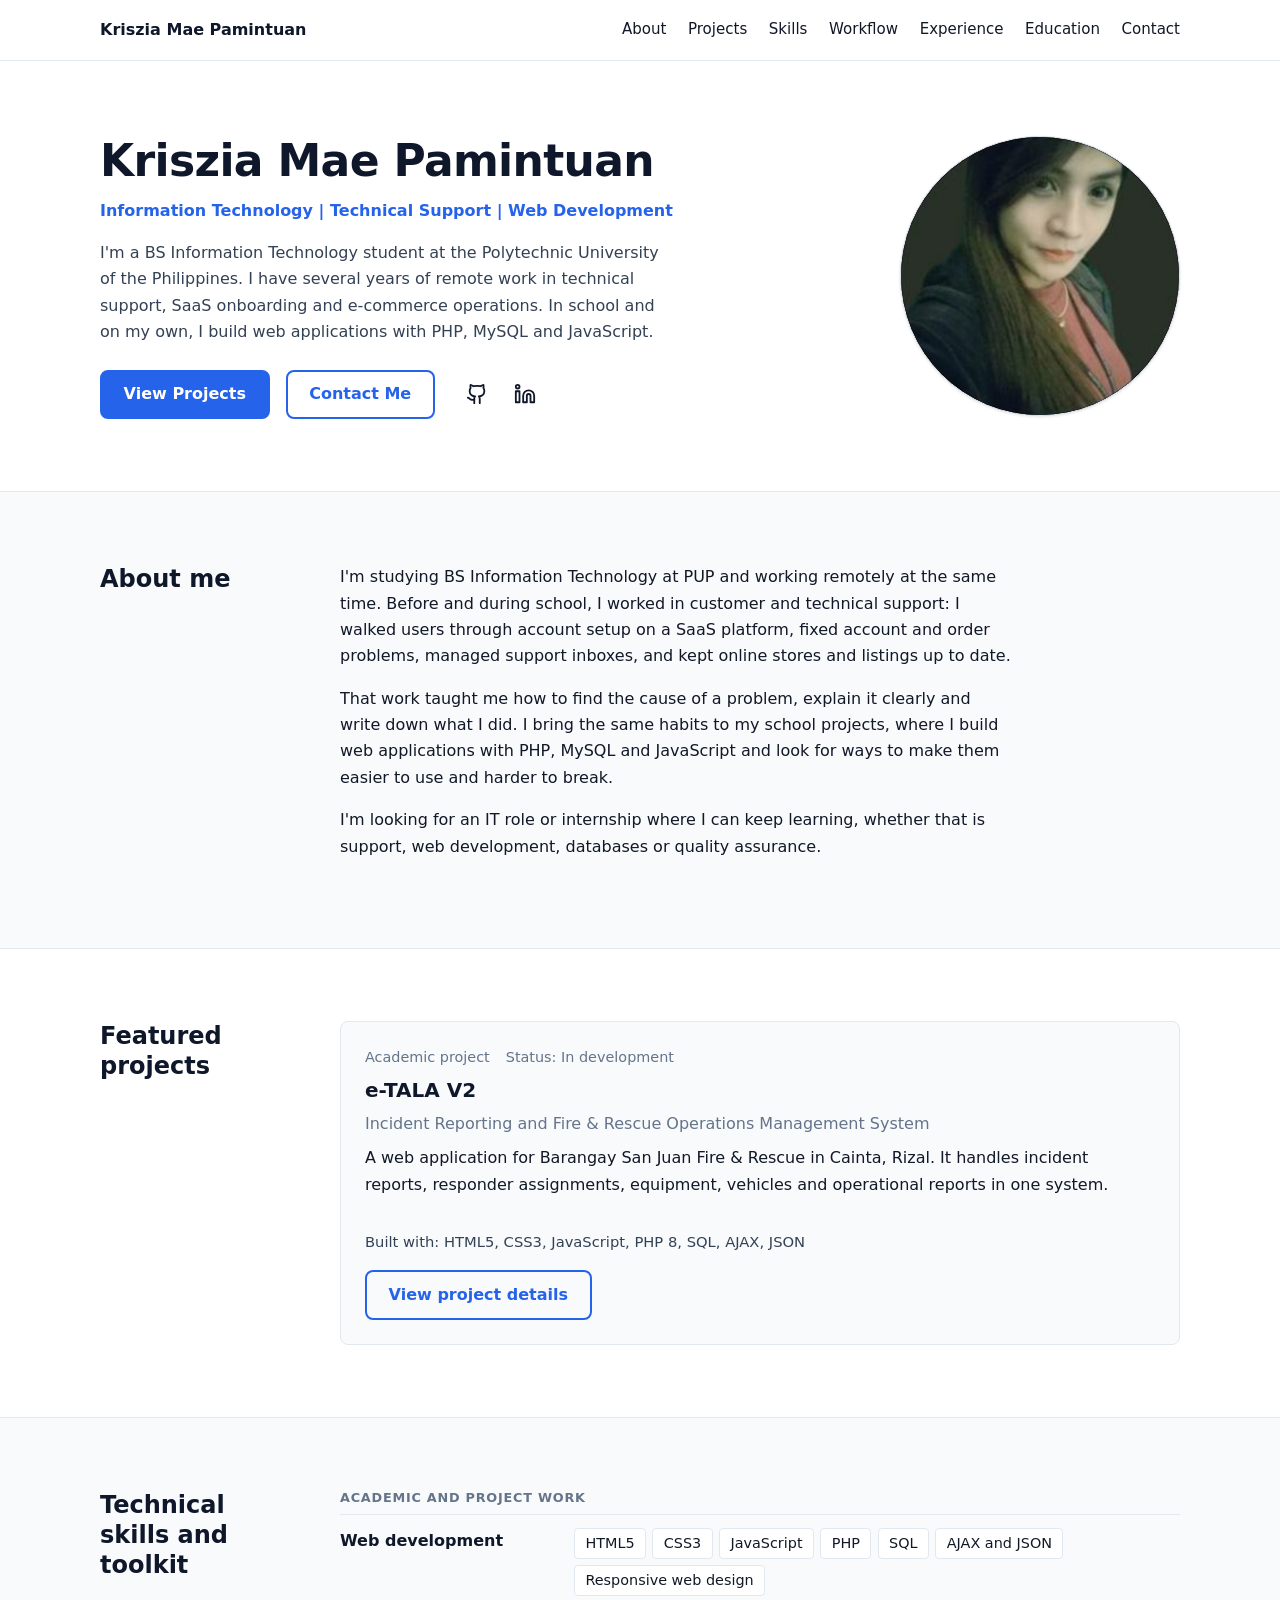
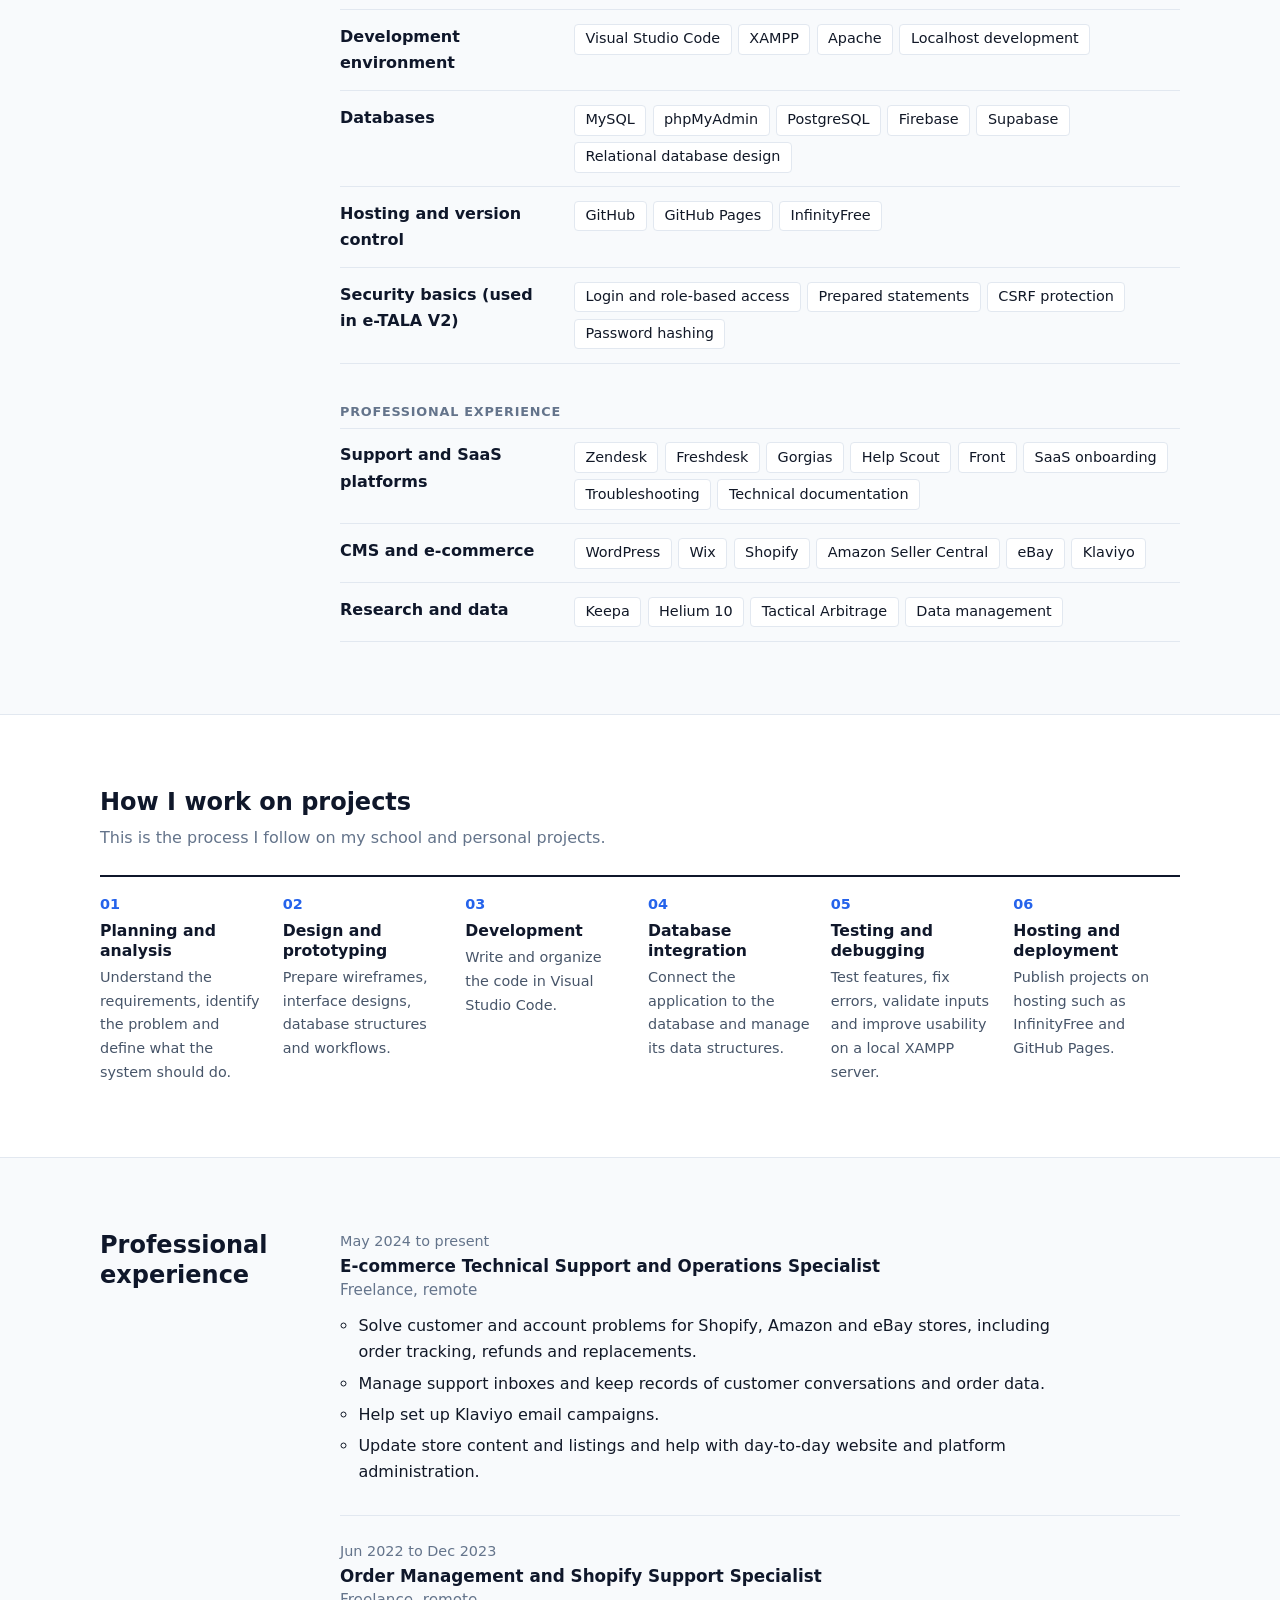
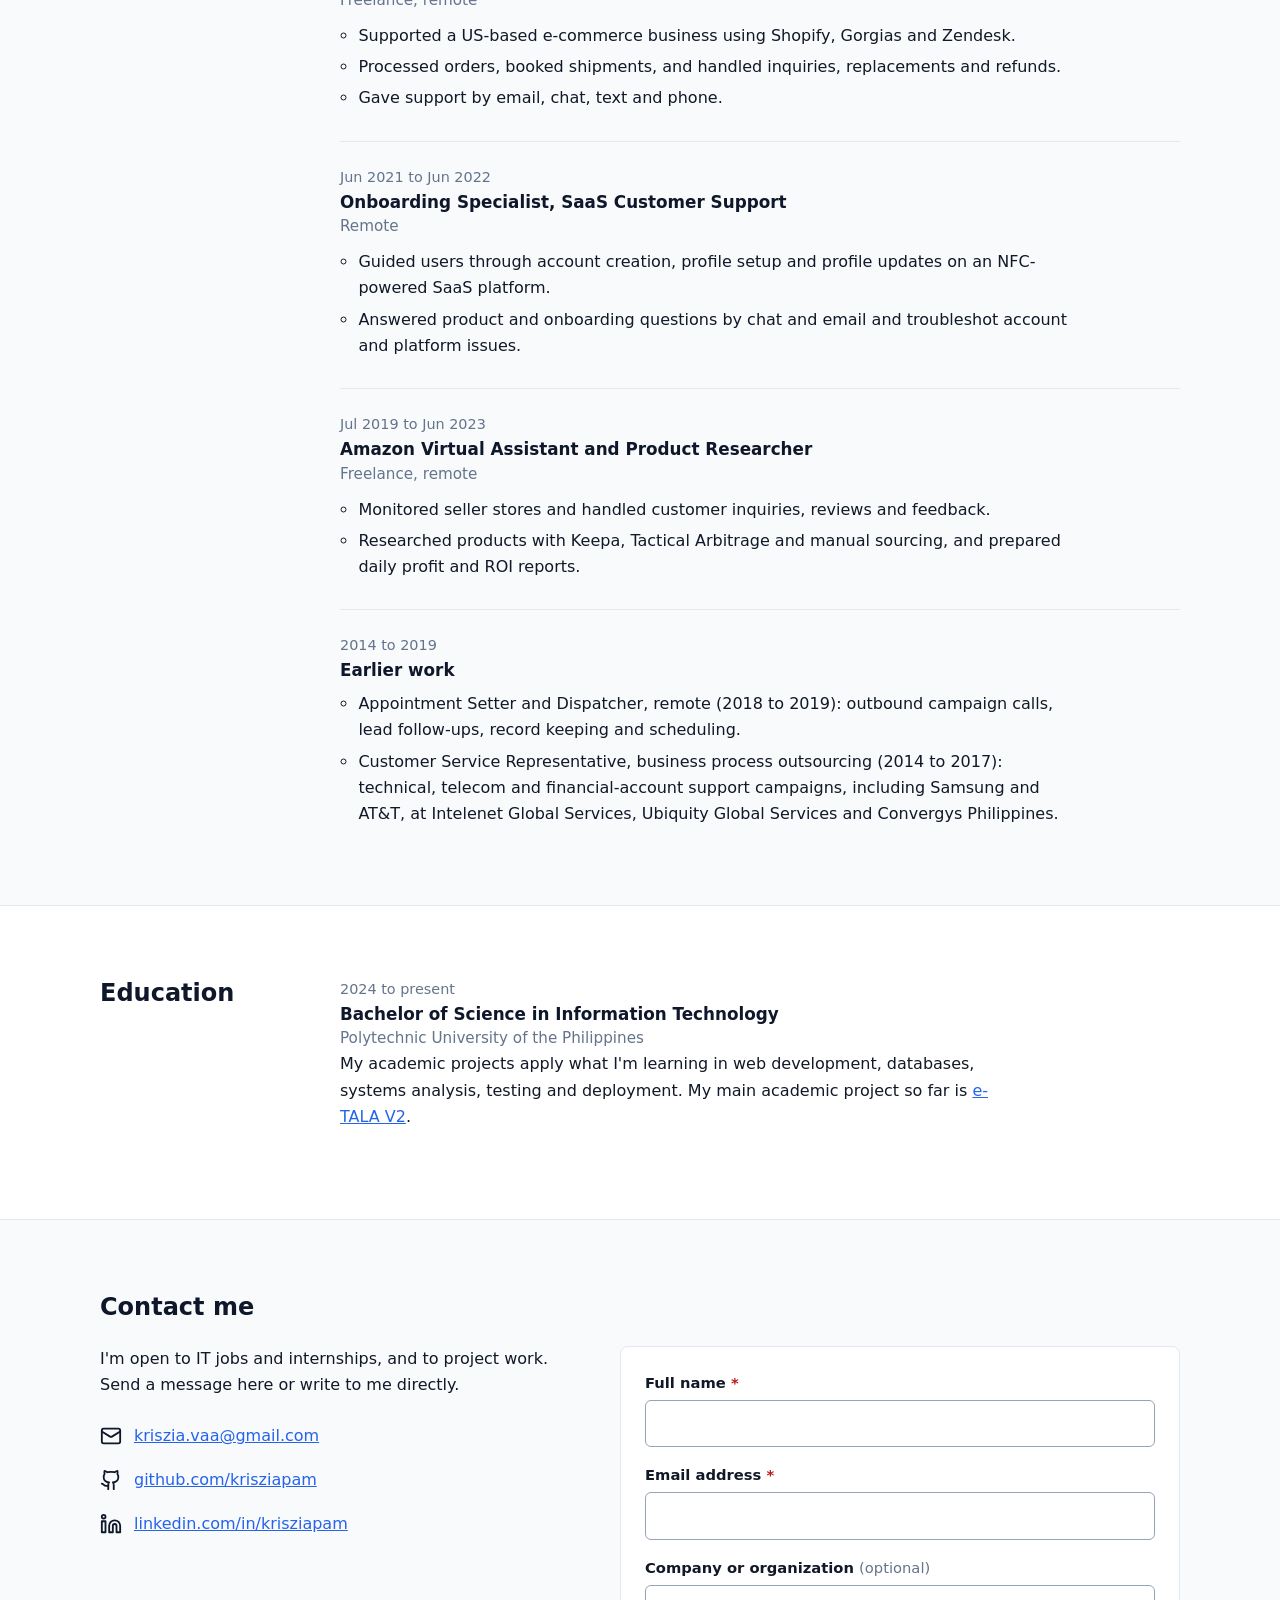
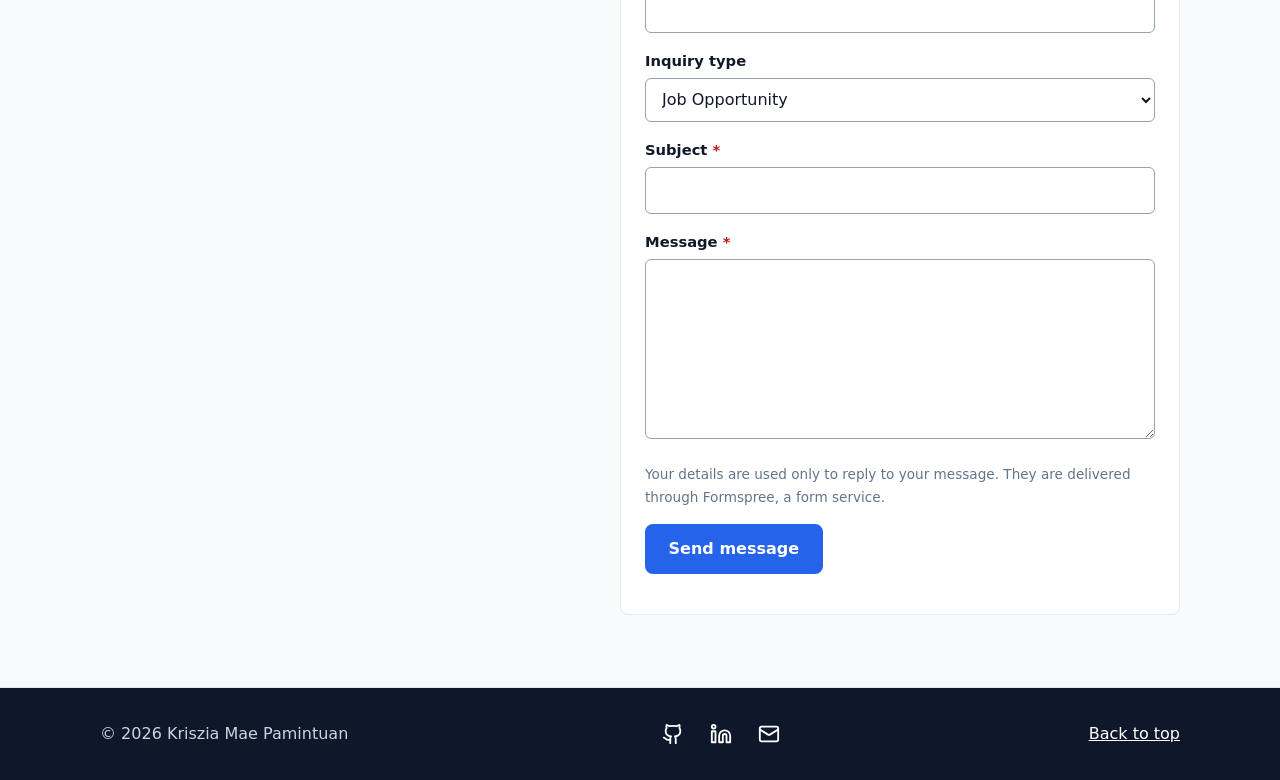
==== commit 153f9097: "Add files via upload" ====
--- a/index.html
+++ b/index.html
@@ -3,127 +3,127 @@
 <head>
   <meta charset="UTF-8">
   <meta name="viewport" content="width=device-width, initial-scale=1">
-  <title>Kriszia Mae Pamintuan | IT Student & Technical Support</title>
-  <meta name="description" content="Kriszia Mae Pamintuan, BS Information Technology student at PUP. Technical support, SaaS onboarding, web development and e-commerce operations.">
+  <title>Kriszia Mae Pamintuan | IT Student, Technical Support and Web Development</title>
+  <meta name="description" content="Portfolio of Kriszia Mae Pamintuan, BS Information Technology student at PUP with experience in technical support, SaaS onboarding, e-commerce operations and PHP/MySQL web development.">
   <meta name="author" content="Kriszia Mae Pamintuan">
-  <meta property="og:title" content="Kriszia Mae Pamintuan | IT Student & Technical Support">
-  <meta property="og:description" content="IT student looking for an internship. Technical support, web development and e-commerce operations.">
+  <link rel="canonical" href="https://krisziapam.github.io/krisziapamintuan/">
   <meta property="og:type" content="website">
-  <meta property="og:image" content="images/profile.jpg">
-  <meta name="theme-color" content="#0b1f3a">
-  <link rel="stylesheet" href="style.css">
-  <script src="script.js" defer></script>
+  <meta property="og:title" content="Kriszia Mae Pamintuan | IT Student, Technical Support and Web Development">
+  <meta property="og:description" content="BS Information Technology student with technical support and e-commerce experience, building web applications with PHP and MySQL.">
+  <meta property="og:url" content="https://krisziapam.github.io/krisziapamintuan/">
+  <meta property="og:image" content="https://krisziapam.github.io/krisziapamintuan/images/profile.jpg">
+  <meta name="theme-color" content="#0F172A">
+  <link rel="icon" href="favicon.svg" type="image/svg+xml">
+  <link rel="stylesheet" href="css/style.css">
+  <script src="js/config.js" defer></script>
+  <script src="js/projects-data.js" defer></script>
+  <script src="js/main.js" defer></script>
 </head>
-<!-- data-version="public" = full site. data-version="upwork" = hides the Upwork, GitHub and LinkedIn contact links. -->
-<body data-version="public">
-  <a class="skip" href="#main">Skip to main content</a>
+<body>
+  <a class="skip-link" href="#main">Skip to main content</a>
 
   <header class="site-header">
     <nav class="nav" aria-label="Main">
-      <a class="brand" href="#home" aria-label="Kriszia Mae Pamintuan, home">Kriszia Mae Pamintuan</a>
-      <button class="nav__toggle" id="navToggle" aria-expanded="false" aria-controls="navLinks">
-        <span class="visually-hidden">Menu</span><span class="bars" aria-hidden="true"></span>
+      <a class="wordmark" href="#home">Kriszia Mae Pamintuan</a>
+      <button class="nav__toggle" id="navToggle" type="button" aria-expanded="false" aria-controls="navLinks">
+        <span class="sr-only">Menu</span><span class="bars" aria-hidden="true"></span>
       </button>
       <ul class="nav__links" id="navLinks">
         <li><a href="#about">About</a></li>
+        <li><a href="#projects">Projects</a></li>
         <li><a href="#skills">Skills</a></li>
-        <li><a href="#projects">Projects</a></li>
+        <li><a href="#workflow">Workflow</a></li>
         <li><a href="#experience">Experience</a></li>
+        <li><a href="#education">Education</a></li>
         <li><a href="#contact">Contact</a></li>
       </ul>
     </nav>
   </header>
 
   <main id="main">
-    <!-- To hide the photo, change class="hero" to class="hero no-photo" -->
-    <section class="hero" id="home">
-      <div class="wrap hero__grid">
+    <section class="hero" id="home" aria-labelledby="hero-title">
+      <div class="container hero__grid">
         <div class="hero__text">
-          <h1>Kriszia Mae Pamintuan</h1>
-          <p class="headline">IT Student | Technical &amp; SaaS Support Specialist | Web Development &amp; E-commerce Operations</p>
-          <p class="lead">I'm studying Information Technology at the Polytechnic University of the Philippines. I've done remote technical support and e-commerce work for several years, and I'm now looking for an IT internship.</p>
+          <h1 id="hero-title">Kriszia Mae Pamintuan</h1>
+          <p class="hero__role">Information Technology | Technical Support | Web Development</p>
+          <p class="hero__intro">I'm a BS Information Technology student at the Polytechnic University of the Philippines. I have several years of remote work in technical support, SaaS onboarding and e-commerce operations. In school and on my own, I build web applications with PHP, MySQL and JavaScript.</p>
           <div class="actions">
-            <a class="btn btn--light" href="#projects">See my projects</a>
-            <a class="btn btn--line" href="#contact">Get in touch</a>
+            <a class="btn btn--primary" href="#projects">View Projects</a>
+            <a class="btn btn--secondary" href="#contact">Contact Me</a>
+            <ul class="icon-links" aria-label="Profiles">
+              <li><a href="https://github.com/krisziapam" target="_blank" rel="noopener noreferrer" aria-label="GitHub profile (opens in a new tab)"><svg viewBox="0 0 24 24" aria-hidden="true"><path d="M15 22v-4a4.8 4.8 0 0 0-1-3.5c3 0 6-2 6-5.5.08-1.25-.27-2.48-1-3.5.28-1.15.28-2.35 0-3.5 0 0-1 0-3 1.5-2.64-.5-5.36-.5-8 0C6 2 5 2 5 2c-.3 1.15-.3 2.35 0 3.5A5.403 5.403 0 0 0 4 9c0 3.5 3 5.5 6 5.5-.39.49-.68 1.05-.85 1.65-.17.6-.22 1.23-.15 1.85v4"/><path d="M9 18c-4.51 2-5-2-7-2"/></svg></a></li>
+              <li><a href="https://linkedin.com/in/krisziapam" target="_blank" rel="noopener noreferrer" aria-label="LinkedIn profile (opens in a new tab)"><svg viewBox="0 0 24 24" aria-hidden="true"><path d="M16 8a6 6 0 0 1 6 6v7h-4v-7a2 2 0 0 0-2-2 2 2 0 0 0-2 2v7h-4v-7a6 6 0 0 1 6-6z"/><rect width="4" height="12" x="2" y="9"/><circle cx="4" cy="4" r="2"/></svg></a></li>
+            </ul>
           </div>
         </div>
         <figure class="photo" id="photo">
-          <img src="images/profile.jpg" alt="Kriszia Mae Pamintuan" width="320" height="320" decoding="async">
+          <img src="images/profile.jpg" alt="Portrait of Kriszia Mae Pamintuan" width="320" height="320" fetchpriority="high">
           <span class="photo__initials" aria-hidden="true">KP</span>
         </figure>
       </div>
     </section>
 
-    <section class="section" id="about">
-      <div class="wrap about">
-        <h2>About</h2>
+    <section class="section" id="about" aria-labelledby="about-title">
+      <div class="container section__grid">
+        <h2 id="about-title">About me</h2>
         <div class="prose">
-          <p>I'm a BS Information Technology student at PUP (2024 to present). I work remotely while I study.</p>
-          <p>Most of my work so far has been helping people: onboarding users onto a SaaS platform, fixing account problems, handling support inboxes, and keeping online stores running. On the school side, I'm learning web development with HTML, CSS, JavaScript, PHP and MySQL.</p>
-          <p>I'm interested in internships in web development, software, QA, databases and IT support.</p>
-        </div>
-      </div>
-    </section>
-
-    <section class="section section--tint" id="skills">
-      <div class="wrap">
-        <h2>Skills</h2>
-        <dl class="skills">
-          <div><dt>Web development</dt><dd>HTML, CSS, JavaScript, PHP, WordPress, Wix, Shopify</dd></div>
-          <div><dt>Databases</dt><dd>MySQL, PostgreSQL, Firebase, Supabase</dd></div>
-          <div><dt>Support tools</dt><dd>Zendesk, Freshdesk, Gorgias, Help Scout, Front</dd></div>
-          <div><dt>E-commerce</dt><dd>Shopify, Amazon Seller Central, eBay, Klaviyo</dd></div>
-          <div><dt>Research</dt><dd>Keepa, Helium 10, Tactical Arbitrage</dd></div>
-          <div><dt>Day to day</dt><dd>Troubleshooting, technical documentation, data management, account support</dd></div>
-        </dl>
-      </div>
-    </section>
-
-    <section class="section" id="projects">
-      <div class="wrap">
-        <h2>Projects</h2>
-        <div class="projects">
-
-          <article class="card card--feature">
-            <h3>e-TALA V2</h3>
-            <p class="meta">School project, still being improved</p>
-            <p>An incident reporting and operations system for Barangay San Juan Fire &amp; Rescue in Cainta, Rizal. It has admin and responder logins, incident reports, equipment and vehicle records, and reports with date filters.</p>
-            <p class="stack">PHP, MySQL, JavaScript, AJAX</p>
-          </article>
-
-          <!-- Replace each title and description below with the real project details. The links are your Upwork portfolio pages. -->
-          <article class="card">
-            <h3>Prototype project 1</h3>
-            <p class="meta">On my Upwork profile</p>
-            <a class="more" href="https://www.upwork.com/freelancers/~01272b3b6ccdd4b128?p=2100934866208100352" target="_blank" rel="noopener noreferrer">View project<span class="visually-hidden"> 1 (opens in a new tab)</span></a>
-          </article>
-          <article class="card">
-            <h3>Prototype project 2</h3>
-            <p class="meta">On my Upwork profile</p>
-            <a class="more" href="https://www.upwork.com/freelancers/~01272b3b6ccdd4b128?p=2100898837331382272" target="_blank" rel="noopener noreferrer">View project<span class="visually-hidden"> 2 (opens in a new tab)</span></a>
-          </article>
-          <article class="card">
-            <h3>Prototype project 3</h3>
-            <p class="meta">On my Upwork profile</p>
-            <a class="more" href="https://www.upwork.com/freelancers/~01272b3b6ccdd4b128?p=2100942994844749824" target="_blank" rel="noopener noreferrer">View project<span class="visually-hidden"> 3 (opens in a new tab)</span></a>
-          </article>
-          <article class="card">
-            <h3>Prototype project 4</h3>
-            <p class="meta">On my Upwork profile</p>
-            <a class="more" href="https://www.upwork.com/freelancers/~01272b3b6ccdd4b128?p=2100901773096718336" target="_blank" rel="noopener noreferrer">View project<span class="visually-hidden"> 4 (opens in a new tab)</span></a>
-          </article>
-          <article class="card">
-            <h3>Prototype project 5</h3>
-            <p class="meta">On my Upwork profile</p>
-            <a class="more" href="https://www.upwork.com/freelancers/~01272b3b6ccdd4b128?p=2100900060315303936" target="_blank" rel="noopener noreferrer">View project<span class="visually-hidden"> 5 (opens in a new tab)</span></a>
-          </article>
-        </div>
-      </div>
-    </section>
-
-    <section class="section section--tint" id="experience">
-      <div class="wrap">
-        <h2>Experience</h2>
+          <p>I'm studying BS Information Technology at PUP and working remotely at the same time. Before and during school, I worked in customer and technical support: I walked users through account setup on a SaaS platform, fixed account and order problems, managed support inboxes, and kept online stores and listings up to date.</p>
+          <p>That work taught me how to find the cause of a problem, explain it clearly and write down what I did. I bring the same habits to my school projects, where I build web applications with PHP, MySQL and JavaScript and look for ways to make them easier to use and harder to break.</p>
+          <p>I'm looking for an IT role or internship where I can keep learning, whether that is support, web development, databases or quality assurance.</p>
+        </div>
+      </div>
+    </section>
+
+    <section class="section section--alt" id="projects" aria-labelledby="projects-title">
+      <div class="container section__grid">
+        <h2 id="projects-title">Featured projects</h2>
+        <div>
+          <div id="projectList" class="project-list"></div>
+          <noscript><p>Project details need JavaScript. e-TALA V2 is an incident reporting and operations system for a barangay Fire &amp; Rescue team, built with PHP and MySQL.</p></noscript>
+        </div>
+      </div>
+    </section>
+
+    <section class="section" id="skills" aria-labelledby="skills-title">
+      <div class="container section__grid">
+        <h2 id="skills-title">Technical skills and toolkit</h2>
+        <div>
+          <h3 class="group-title">Academic and project work</h3>
+          <dl class="skills">
+            <div><dt>Web development</dt><dd><ul class="tags"><li>HTML5</li><li>CSS3</li><li>JavaScript</li><li>PHP</li><li>SQL</li><li>AJAX and JSON</li><li>Responsive web design</li></ul></dd></div>
+            <div><dt>Development environment</dt><dd><ul class="tags"><li>Visual Studio Code</li><li>XAMPP</li><li>Apache</li><li>Localhost development</li></ul></dd></div>
+            <div><dt>Databases</dt><dd><ul class="tags"><li>MySQL</li><li>phpMyAdmin</li><li>PostgreSQL</li><li>Firebase</li><li>Supabase</li><li>Relational database design</li></ul></dd></div>
+            <div><dt>Hosting and version control</dt><dd><ul class="tags"><li>GitHub</li><li>GitHub Pages</li><li>InfinityFree</li></ul></dd></div>
+            <div><dt>Security basics (used in e-TALA V2)</dt><dd><ul class="tags"><li>Login and role-based access</li><li>Prepared statements</li><li>CSRF protection</li><li>Password hashing</li></ul></dd></div>
+          </dl>
+          <h3 class="group-title">Professional experience</h3>
+          <dl class="skills">
+            <div><dt>Support and SaaS platforms</dt><dd><ul class="tags"><li>Zendesk</li><li>Freshdesk</li><li>Gorgias</li><li>Help Scout</li><li>Front</li><li>SaaS onboarding</li><li>Troubleshooting</li><li>Technical documentation</li></ul></dd></div>
+            <div><dt>CMS and e-commerce</dt><dd><ul class="tags"><li>WordPress</li><li>Wix</li><li>Shopify</li><li>Amazon Seller Central</li><li>eBay</li><li>Klaviyo</li></ul></dd></div>
+            <div><dt>Research and data</dt><dd><ul class="tags"><li>Keepa</li><li>Helium 10</li><li>Tactical Arbitrage</li><li>Data management</li></ul></dd></div>
+          </dl>
+        </div>
+      </div>
+    </section>
+
+    <section class="section section--alt" id="workflow" aria-labelledby="workflow-title">
+      <div class="container">
+        <h2 id="workflow-title">How I work on projects</h2>
+        <p class="lead">This is the process I follow on my school and personal projects.</p>
+        <ol class="steps">
+          <li><span class="steps__n">01</span><h3>Planning and analysis</h3><p>Understand the requirements, identify the problem and define what the system should do.</p></li>
+          <li><span class="steps__n">02</span><h3>Design and prototyping</h3><p>Prepare wireframes, interface designs, database structures and workflows.</p></li>
+          <li><span class="steps__n">03</span><h3>Development</h3><p>Write and organize the code in Visual Studio Code.</p></li>
+          <li><span class="steps__n">04</span><h3>Database integration</h3><p>Connect the application to the database and manage its data structures.</p></li>
+          <li><span class="steps__n">05</span><h3>Testing and debugging</h3><p>Test features, fix errors, validate inputs and improve usability on a local XAMPP server.</p></li>
+          <li><span class="steps__n">06</span><h3>Hosting and deployment</h3><p>Publish projects on hosting such as InfinityFree and GitHub Pages.</p></li>
+        </ol>
+      </div>
+    </section>
+
+    <section class="section" id="experience" aria-labelledby="experience-title">
+      <div class="container section__grid">
+        <h2 id="experience-title">Professional experience</h2>
         <ol class="timeline">
           <li>
             <p class="when">May 2024 to present</p>
@@ -131,9 +131,9 @@
             <p class="where">Freelance, remote</p>
             <ul>
               <li>Solve customer and account problems for Shopify, Amazon and eBay stores, including order tracking, refunds and replacements.</li>
-              <li>Manage support inboxes and keep records of customer conversations and orders.</li>
+              <li>Manage support inboxes and keep records of customer conversations and order data.</li>
               <li>Help set up Klaviyo email campaigns.</li>
-              <li>Update store content and listings and help with day-to-day site administration.</li>
+              <li>Update store content and listings and help with day-to-day website and platform administration.</li>
             </ul>
           </li>
           <li>
@@ -141,7 +141,7 @@
             <h3>Order Management and Shopify Support Specialist</h3>
             <p class="where">Freelance, remote</p>
             <ul>
-              <li>Supported a US e-commerce business using Shopify, Gorgias and Zendesk.</li>
+              <li>Supported a US-based e-commerce business using Shopify, Gorgias and Zendesk.</li>
               <li>Processed orders, booked shipments, and handled inquiries, replacements and refunds.</li>
               <li>Gave support by email, chat, text and phone.</li>
             </ul>
@@ -151,8 +151,8 @@
             <h3>Onboarding Specialist, SaaS Customer Support</h3>
             <p class="where">Remote</p>
             <ul>
-              <li>Guided users through account creation and profile setup on an NFC-powered SaaS platform.</li>
-              <li>Answered product questions by chat and email and troubleshot account issues.</li>
+              <li>Guided users through account creation, profile setup and profile updates on an NFC-powered SaaS platform.</li>
+              <li>Answered product and onboarding questions by chat and email and troubleshot account and platform issues.</li>
             </ul>
           </li>
           <li>
@@ -161,37 +161,101 @@
             <p class="where">Freelance, remote</p>
             <ul>
               <li>Monitored seller stores and handled customer inquiries, reviews and feedback.</li>
-              <li>Researched products with Keepa, Tactical Arbitrage and manual sourcing, and sent daily profit and ROI reports.</li>
+              <li>Researched products with Keepa, Tactical Arbitrage and manual sourcing, and prepared daily profit and ROI reports.</li>
             </ul>
           </li>
           <li>
             <p class="when">2014 to 2019</p>
             <h3>Earlier work</h3>
             <ul>
-              <li>Appointment Setter and Dispatcher, remote (2018 to 2019).</li>
-              <li>Customer Service Representative in BPO (2014 to 2017), supporting technical, telecom and financial-account campaigns, including Samsung and AT&amp;T.</li>
+              <li>Appointment Setter and Dispatcher, remote (2018 to 2019): outbound campaign calls, lead follow-ups, record keeping and scheduling.</li>
+              <li>Customer Service Representative, business process outsourcing (2014 to 2017): technical, telecom and financial-account support campaigns, including Samsung and AT&amp;T, at Intelenet Global Services, Ubiquity Global Services and Convergys Philippines.</li>
             </ul>
           </li>
         </ol>
       </div>
     </section>
 
-    <section class="section" id="contact">
-      <div class="wrap contact">
-        <h2>Contact</h2>
-        <p class="note-upwork">Please contact me through Upwork messages.</p>
-        <div data-contact>
-          <p class="intro">I'm available for IT internships and freelance work. You can reach me through these profiles.</p>
-          <ul class="links">
-            <li><a href="https://www.upwork.com/freelancers/~01272b3b6ccdd4b128" target="_blank" rel="noopener noreferrer">Upwork<span class="visually-hidden"> (opens in a new tab)</span></a></li>
-            <li><a href="https://github.com/krisziapam" target="_blank" rel="noopener noreferrer">GitHub<span class="visually-hidden"> (opens in a new tab)</span></a></li>
-            <li><a href="https://linkedin.com/in/krisziapam" target="_blank" rel="noopener noreferrer">LinkedIn<span class="visually-hidden"> (opens in a new tab)</span></a></li>
-          </ul>
+    <section class="section section--alt" id="education" aria-labelledby="education-title">
+      <div class="container section__grid">
+        <h2 id="education-title">Education</h2>
+        <div class="prose">
+          <p class="when">2024 to present</p>
+          <h3>Bachelor of Science in Information Technology</h3>
+          <p class="where">Polytechnic University of the Philippines</p>
+          <p>My academic projects apply what I'm learning in web development, databases, systems analysis, testing and deployment. My main academic project so far is <a href="project.html?id=etala-v2">e-TALA V2</a>.</p>
+        </div>
+      </div>
+    </section>
+
+    <section class="section" id="contact" aria-labelledby="contact-title">
+      <div class="container">
+        <h2 id="contact-title">Contact me</h2>
+        <div class="contact">
+          <div class="contact__info">
+            <p>I'm open to IT jobs and internships, and to project work. Send a message here or write to me directly.</p>
+            <ul class="contact__list">
+              <li><svg viewBox="0 0 24 24" aria-hidden="true"><rect width="20" height="16" x="2" y="4" rx="2"/><path d="m22 7-8.97 5.7a1.94 1.94 0 0 1-2.06 0L2 7"/></svg><a href="mailto:kriszia.vaa@gmail.com">kriszia.vaa@gmail.com</a></li>
+              <li><svg viewBox="0 0 24 24" aria-hidden="true"><path d="M15 22v-4a4.8 4.8 0 0 0-1-3.5c3 0 6-2 6-5.5.08-1.25-.27-2.48-1-3.5.28-1.15.28-2.35 0-3.5 0 0-1 0-3 1.5-2.64-.5-5.36-.5-8 0C6 2 5 2 5 2c-.3 1.15-.3 2.35 0 3.5A5.403 5.403 0 0 0 4 9c0 3.5 3 5.5 6 5.5-.39.49-.68 1.05-.85 1.65-.17.6-.22 1.23-.15 1.85v4"/><path d="M9 18c-4.51 2-5-2-7-2"/></svg><a href="https://github.com/krisziapam" target="_blank" rel="noopener noreferrer">github.com/krisziapam<span class="sr-only"> (opens in a new tab)</span></a></li>
+              <li><svg viewBox="0 0 24 24" aria-hidden="true"><path d="M16 8a6 6 0 0 1 6 6v7h-4v-7a2 2 0 0 0-2-2 2 2 0 0 0-2 2v7h-4v-7a6 6 0 0 1 6-6z"/><rect width="4" height="12" x="2" y="9"/><circle cx="4" cy="4" r="2"/></svg><a href="https://linkedin.com/in/krisziapam" target="_blank" rel="noopener noreferrer">linkedin.com/in/krisziapam<span class="sr-only"> (opens in a new tab)</span></a></li>
+            </ul>
+          </div>
+
+          <form id="contactForm" class="form" novalidate>
+            <div class="field">
+              <label for="name">Full name <span class="req" aria-hidden="true">*</span></label>
+              <input id="name" name="name" type="text" autocomplete="name" required aria-describedby="name-error">
+              <p class="error" id="name-error" hidden></p>
+            </div>
+            <div class="field">
+              <label for="email">Email address <span class="req" aria-hidden="true">*</span></label>
+              <input id="email" name="email" type="email" autocomplete="email" required aria-describedby="email-error">
+              <p class="error" id="email-error" hidden></p>
+            </div>
+            <div class="field">
+              <label for="company">Company or organization <span class="opt">(optional)</span></label>
+              <input id="company" name="company" type="text" autocomplete="organization">
+            </div>
+            <div class="field">
+              <label for="inquiry">Inquiry type</label>
+              <select id="inquiry" name="inquiry_type">
+                <option>Job Opportunity</option>
+                <option>Internship Opportunity</option>
+                <option>Project Collaboration</option>
+                <option>Professional Inquiry</option>
+                <option>Other</option>
+              </select>
+            </div>
+            <div class="field">
+              <label for="subject">Subject <span class="req" aria-hidden="true">*</span></label>
+              <input id="subject" name="subject" type="text" required aria-describedby="subject-error">
+              <p class="error" id="subject-error" hidden></p>
+            </div>
+            <div class="field">
+              <label for="message">Message <span class="req" aria-hidden="true">*</span></label>
+              <textarea id="message" name="message" rows="6" required aria-describedby="message-error"></textarea>
+              <p class="error" id="message-error" hidden></p>
+            </div>
+            <div class="hp" aria-hidden="true"><label>Leave this field empty <input type="text" name="_gotcha" tabindex="-1" autocomplete="off"></label></div>
+            <p class="privacy">Your details are used only to reply to your message. They are delivered through Formspree, a form service.</p>
+            <button class="btn btn--primary" id="sendBtn" type="submit">Send message</button>
+            <p class="status" id="formStatus" role="status" aria-live="polite" tabindex="-1"></p>
+          </form>
         </div>
       </div>
     </section>
   </main>
 
-  <footer class="footer"><div class="wrap"><p>&copy; <span id="year">2026</span> Kriszia Mae Pamintuan</p></div></footer>
+  <footer class="site-footer">
+    <div class="container footer__row">
+      <p>&copy; <span class="year">2026</span> Kriszia Mae Pamintuan</p>
+      <ul class="icon-links icon-links--light" aria-label="Profiles">
+        <li><a href="https://github.com/krisziapam" target="_blank" rel="noopener noreferrer" aria-label="GitHub profile (opens in a new tab)"><svg viewBox="0 0 24 24" aria-hidden="true"><path d="M15 22v-4a4.8 4.8 0 0 0-1-3.5c3 0 6-2 6-5.5.08-1.25-.27-2.48-1-3.5.28-1.15.28-2.35 0-3.5 0 0-1 0-3 1.5-2.64-.5-5.36-.5-8 0C6 2 5 2 5 2c-.3 1.15-.3 2.35 0 3.5A5.403 5.403 0 0 0 4 9c0 3.5 3 5.5 6 5.5-.39.49-.68 1.05-.85 1.65-.17.6-.22 1.23-.15 1.85v4"/><path d="M9 18c-4.51 2-5-2-7-2"/></svg></a></li>
+        <li><a href="https://linkedin.com/in/krisziapam" target="_blank" rel="noopener noreferrer" aria-label="LinkedIn profile (opens in a new tab)"><svg viewBox="0 0 24 24" aria-hidden="true"><path d="M16 8a6 6 0 0 1 6 6v7h-4v-7a2 2 0 0 0-2-2 2 2 0 0 0-2 2v7h-4v-7a6 6 0 0 1 6-6z"/><rect width="4" height="12" x="2" y="9"/><circle cx="4" cy="4" r="2"/></svg></a></li>
+        <li><a href="mailto:kriszia.vaa@gmail.com" aria-label="Email Kriszia"><svg viewBox="0 0 24 24" aria-hidden="true"><rect width="20" height="16" x="2" y="4" rx="2"/><path d="m22 7-8.97 5.7a1.94 1.94 0 0 1-2.06 0L2 7"/></svg></a></li>
+      </ul>
+      <a class="to-top" href="#home">Back to top</a>
+    </div>
+  </footer>
 </body>
 </html>
--- a/css/style.css
+++ b/css/style.css
@@ -0,0 +1,161 @@
+:root{
+  --navy:#0F172A; --blue:#2563EB; --blue-dark:#1D4ED8; --bg:#F8FAFC; --surface:#FFFFFF;
+  --text:#111827; --muted:#64748B; --border:#E2E8F0;
+  --s1:.5rem; --s2:1rem; --s3:1.5rem; --s4:2.5rem; --s5:4.5rem;
+  --max:1080px; --radius:8px;
+  --font:system-ui,-apple-system,"Segoe UI",Roboto,"Helvetica Neue",Arial,sans-serif;
+}
+*,*::before,*::after{box-sizing:border-box}
+html{scroll-behavior:smooth;scroll-padding-top:72px}
+body{margin:0;font-family:var(--font);font-size:1rem;line-height:1.65;color:var(--text);background:var(--bg);-webkit-font-smoothing:antialiased}
+h1,h2,h3{color:var(--navy);line-height:1.25;margin:0;font-weight:650}
+h2{font-size:1.5rem}
+h3{font-size:1.05rem}
+p{margin:0 0 var(--s2)}
+a{color:var(--blue)}
+a:hover{color:var(--blue-dark)}
+img{max-width:100%;display:block}
+ul,ol{margin:0;padding:0}
+:focus-visible{outline:3px solid var(--blue);outline-offset:3px;border-radius:3px}
+.container{width:min(100% - 2.5rem,var(--max));margin-inline:auto}
+.sr-only{position:absolute;width:1px;height:1px;overflow:hidden;clip:rect(0 0 0 0);white-space:nowrap}
+.skip-link{position:absolute;left:-999px;top:0;background:var(--navy);color:#fff;padding:.7rem 1rem;z-index:100}
+.skip-link:focus{left:0}
+
+/* Header */
+.site-header{position:sticky;top:0;z-index:50;background:var(--surface);border-bottom:1px solid var(--border)}
+.nav{width:min(100% - 2.5rem,var(--max));margin-inline:auto;display:flex;align-items:center;justify-content:space-between;min-height:60px}
+.wordmark{color:var(--navy);font-weight:700;text-decoration:none}
+.nav__links{display:flex;gap:1.35rem;list-style:none}
+.nav__links a{display:inline-block;color:var(--text);text-decoration:none;font-size:.94rem;padding:.4rem 0;border-bottom:2px solid transparent}
+.nav__links a:hover{color:var(--blue)}
+.nav__links a[aria-current]{color:var(--blue);border-color:var(--blue)}
+.nav__toggle{display:none;background:none;border:1px solid var(--border);border-radius:var(--radius);width:44px;height:44px;cursor:pointer;align-items:center;justify-content:center}
+.bars,.bars::before,.bars::after{display:block;width:20px;height:2px;background:var(--navy);position:relative;content:""}
+.bars::before{position:absolute;top:-6px}.bars::after{position:absolute;top:6px}
+
+/* Hero */
+.hero{padding:var(--s5) 0 var(--s5);background:var(--surface);border-bottom:1px solid var(--border)}
+.hero__grid{display:grid;grid-template-columns:1fr 280px;gap:var(--s5);align-items:center}
+.hero h1{font-size:clamp(2rem,4.2vw,2.75rem);letter-spacing:-.015em}
+.hero__role{color:var(--blue);font-weight:600;margin:.6rem 0 var(--s2)}
+.hero__intro{max-width:36em;color:#334155;margin-bottom:var(--s3)}
+.actions{display:flex;flex-wrap:wrap;align-items:center;gap:var(--s2)}
+.btn{display:inline-flex;align-items:center;justify-content:center;min-height:44px;padding:.6rem 1.35rem;border-radius:var(--radius);border:2px solid var(--blue);font:inherit;font-weight:600;text-decoration:none;cursor:pointer;transition:background-color .15s,color .15s,border-color .15s}
+.btn--primary{background:var(--blue);color:#fff}
+.btn--primary:hover{background:var(--blue-dark);border-color:var(--blue-dark);color:#fff}
+.btn--secondary{background:transparent;color:var(--blue)}
+.btn--secondary:hover{background:var(--blue);color:#fff}
+.btn[disabled]{opacity:.65;cursor:progress}
+.icon-links{display:flex;gap:.25rem;list-style:none;margin-left:.25rem}
+.icon-links a{display:inline-flex;width:44px;height:44px;align-items:center;justify-content:center;border-radius:50%;color:var(--navy)}
+.icon-links a:hover{background:var(--border)}
+.icon-links svg,.contact__list svg{width:22px;height:22px;fill:none;stroke:currentColor;stroke-width:2;stroke-linecap:round;stroke-linejoin:round}
+.icon-links--light a{color:#fff}.icon-links--light a:hover{background:#1E293B}
+
+.photo{margin:0;position:relative;width:min(100%,280px);aspect-ratio:1;border-radius:50%;overflow:hidden;background:var(--navy);border:1px solid var(--border);box-shadow:0 1px 3px rgba(15,23,42,.12)}
+.photo img{width:100%;height:100%;object-fit:cover}
+.photo__initials{display:none;position:absolute;inset:0;align-items:center;justify-content:center;color:#fff;font-size:3.5rem;font-weight:700}
+.photo--fallback img{display:none}.photo--fallback .photo__initials{display:flex}
+
+/* Sections */
+.section{padding:var(--s5) 0;border-bottom:1px solid var(--border)}
+.section--alt{background:var(--surface)}
+.section__grid{display:grid;grid-template-columns:200px 1fr;gap:var(--s2) var(--s4)}
+.section__grid>h2{align-self:start}
+.lead{color:var(--muted);margin:.5rem 0 var(--s3)}
+.prose p{max-width:42em}
+.when{color:var(--muted);font-size:.9rem;margin:0 0 .15rem!important}
+.where{color:var(--muted);margin:.1rem 0 0!important;font-size:.95rem}
+
+/* Projects */
+.project{display:grid;gap:var(--s1);background:var(--bg);border:1px solid var(--border);border-radius:var(--radius);padding:var(--s3)}
+.project + .project{margin-top:var(--s2)}
+.project__meta{display:flex;flex-wrap:wrap;gap:.35rem 1rem;color:var(--muted);font-size:.9rem;margin:0}
+.project h3{font-size:1.25rem}
+.project__sub{color:var(--muted);margin:0}
+.project__stack{font-size:.92rem;color:#334155;margin:var(--s1) 0 0}
+.project__links{display:flex;flex-wrap:wrap;gap:var(--s2);align-items:center;margin-top:var(--s1)}
+.project img.project__img{border-radius:var(--radius);border:1px solid var(--border);margin-bottom:var(--s1)}
+
+/* Skills */
+.group-title{font-size:.8rem;text-transform:uppercase;letter-spacing:.06em;color:var(--muted);font-weight:600;margin:0 0 var(--s1)}
+.group-title:not(:first-child){margin-top:var(--s4)}
+.skills{margin:0;border-top:1px solid var(--border)}
+.skills>div{display:grid;grid-template-columns:210px 1fr;gap:.4rem var(--s3);padding:.85rem 0;border-bottom:1px solid var(--border)}
+.skills dt{font-weight:600;color:var(--navy)}
+.skills dd{margin:0}
+.tags{display:flex;flex-wrap:wrap;gap:.4rem;list-style:none}
+.tags li{font-size:.9rem;padding:.15rem .65rem;border:1px solid var(--border);border-radius:4px;background:var(--surface)}
+.section--alt .tags li{background:var(--bg)}
+
+/* Workflow */
+.steps{display:grid;grid-template-columns:repeat(6,1fr);gap:var(--s2);list-style:none;counter-reset:s;border-top:2px solid var(--navy);padding-top:var(--s2)}
+.steps li{padding-right:.25rem}
+.steps__n{display:block;color:var(--blue);font-weight:700;font-size:.9rem;margin-bottom:.25rem}
+.steps h3{font-size:.98rem;margin-bottom:.35rem}
+.steps p{font-size:.9rem;color:#475569;margin:0}
+
+/* Timeline */
+.timeline{list-style:none}
+.timeline>li{padding:0 0 var(--s3);margin-bottom:var(--s3);border-bottom:1px solid var(--border)}
+.timeline>li:last-child{border:0;padding:0;margin:0}
+.timeline ul{margin:.6rem 0 0;padding-left:1.15rem;max-width:46em}
+.timeline li li{margin-bottom:.3rem}
+
+/* Contact */
+.contact{display:grid;grid-template-columns:1fr 1.25fr;gap:var(--s5);margin-top:var(--s3);align-items:start}
+.contact__list{list-style:none;margin-top:var(--s2)}
+.contact__list li{display:flex;align-items:center;gap:.75rem;min-height:44px}
+.contact__list svg{color:var(--navy);flex:none}
+.form{background:var(--surface);border:1px solid var(--border);border-radius:var(--radius);padding:var(--s3)}
+.field{margin-bottom:var(--s2)}
+.field label{display:block;font-weight:600;font-size:.92rem;margin-bottom:.3rem}
+.req{color:#B91C1C}.opt{font-weight:400;color:var(--muted)}
+input,select,textarea{width:100%;min-height:44px;padding:.6rem .75rem;font:inherit;color:var(--text);background:#fff;border:1px solid #94A3B8;border-radius:6px}
+textarea{resize:vertical}
+input:focus-visible,select:focus-visible,textarea:focus-visible{outline:3px solid var(--blue);outline-offset:1px;border-color:var(--blue)}
+[aria-invalid="true"]{border-color:#B91C1C}
+.error{color:#B91C1C;font-size:.88rem;margin:.3rem 0 0}
+.hp{position:absolute;left:-9999px;height:0;overflow:hidden}
+.privacy{font-size:.85rem;color:var(--muted)}
+.status{margin:var(--s2) 0 0;padding:0;font-size:.95rem}
+.status.is-ok,.status.is-fail{padding:.75rem 1rem;border-radius:6px;border:1px solid}
+.status.is-ok{background:#F0FDF4;border-color:#86EFAC;color:#14532D}
+.status.is-fail{background:#FEF2F2;border-color:#FCA5A5;color:#7F1D1D}
+
+/* Project detail page */
+.detail h1{font-size:clamp(1.75rem,3.5vw,2.25rem)}
+.detail .project__meta{margin:.5rem 0 var(--s3)}
+.detail section{padding:var(--s3) 0;border-top:1px solid var(--border)}
+.detail section h2{font-size:1.15rem;margin-bottom:var(--s1)}
+.detail ul,.detail ol{padding-left:1.2rem;max-width:46em}
+.detail li{margin-bottom:.35rem}
+.detail dl{margin:0;display:grid;grid-template-columns:140px 1fr;gap:.4rem var(--s2)}
+.detail dt{font-weight:600}.detail dd{margin:0}
+
+/* Footer */
+.site-footer{background:var(--navy);color:#CBD5E1;padding:var(--s3) 0}
+.footer__row{display:flex;flex-wrap:wrap;align-items:center;justify-content:space-between;gap:var(--s2)}
+.footer__row p{margin:0}
+.to-top{color:#fff}.to-top:hover{color:#BFDBFE}
+
+@media (max-width:900px){
+  .steps{grid-template-columns:repeat(3,1fr)}
+  .hero__grid{grid-template-columns:1fr 220px;gap:var(--s4)}
+}
+@media (max-width:760px){
+  :root{--s5:3rem}
+  .nav__toggle{display:inline-flex}
+  .nav__links{display:none;position:absolute;top:60px;left:0;right:0;flex-direction:column;gap:0;background:var(--surface);border-bottom:1px solid var(--border);padding:.25rem 1.25rem 1rem}
+  .nav__links.open{display:flex}
+  .nav__links a{display:flex;align-items:center;min-height:44px}
+  .hero__grid,.section__grid,.contact{grid-template-columns:1fr}
+  .photo{order:-1;width:180px}
+  .skills>div,.detail dl{grid-template-columns:1fr}
+  .steps{grid-template-columns:1fr;border-top:0;border-left:2px solid var(--navy);padding:0 0 0 var(--s2)}
+}
+@media (prefers-reduced-motion:reduce){
+  html{scroll-behavior:auto}
+  *{transition:none!important}
+}
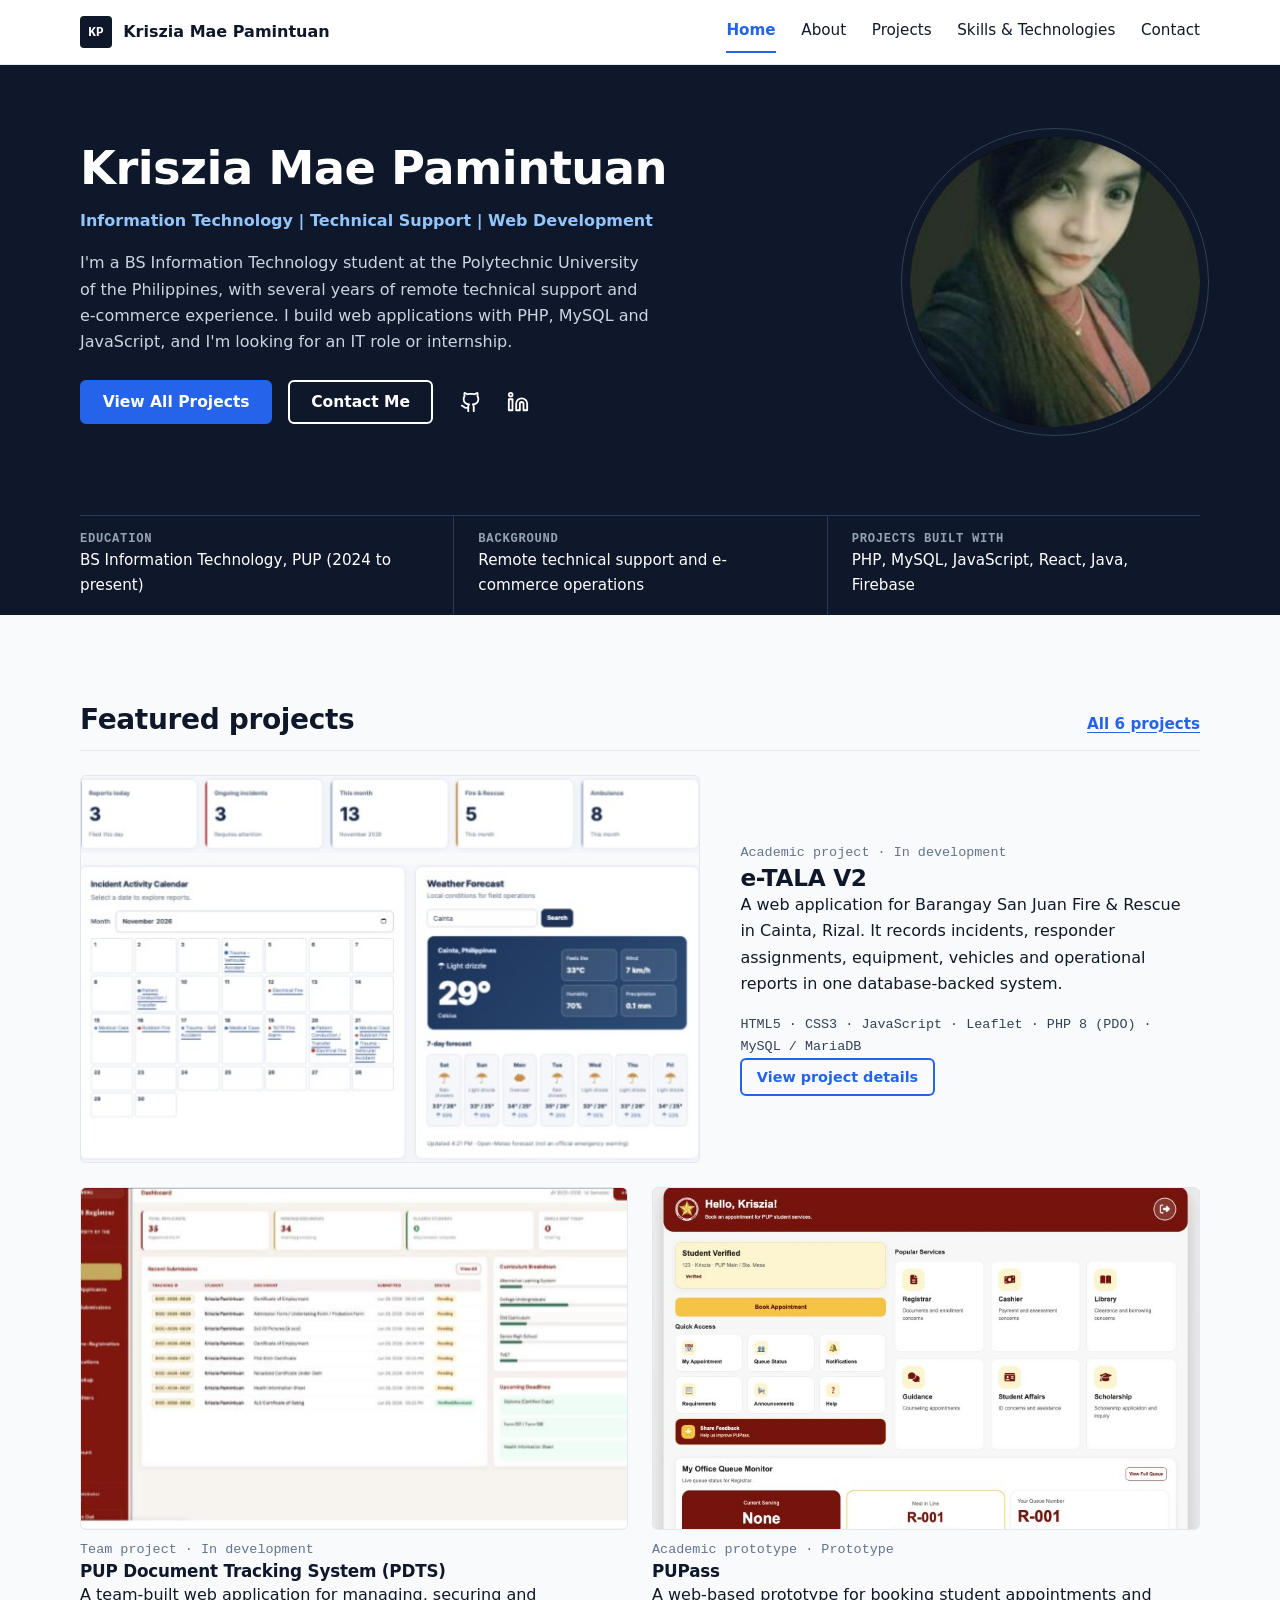
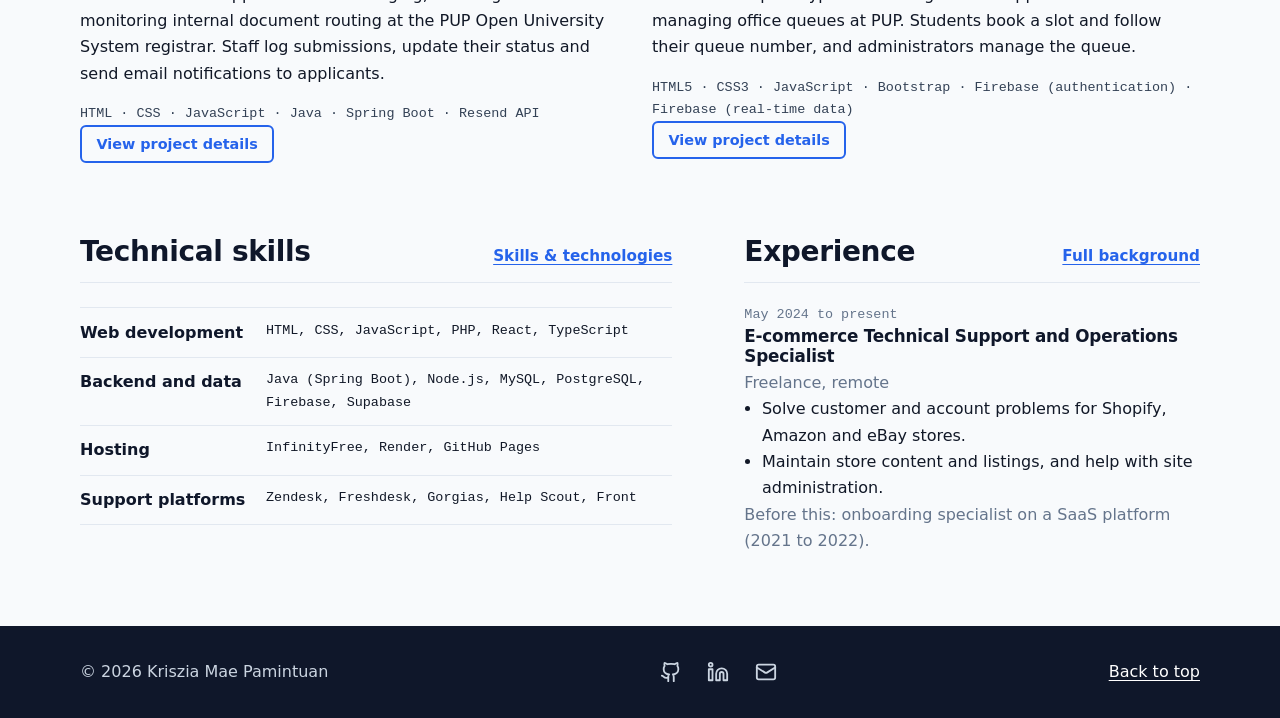
==== commit dc9f2a8d: "Add files via upload" ====
--- a/index.html
+++ b/index.html
@@ -3,13 +3,13 @@
 <head>
   <meta charset="UTF-8">
   <meta name="viewport" content="width=device-width, initial-scale=1">
-  <title>Kriszia Mae Pamintuan | IT Student, Technical Support and Web Development</title>
-  <meta name="description" content="Portfolio of Kriszia Mae Pamintuan, BS Information Technology student at PUP with experience in technical support, SaaS onboarding, e-commerce operations and PHP/MySQL web development.">
+  <title>Kriszia Mae Pamintuan | IT, Technical Support and Web Development</title>
+  <meta name="description" content="Portfolio of Kriszia Mae Pamintuan, BS Information Technology student at PUP with remote technical support experience and PHP, MySQL, JavaScript and Java projects.">
   <meta name="author" content="Kriszia Mae Pamintuan">
   <link rel="canonical" href="https://krisziapam.github.io/krisziapamintuan/">
   <meta property="og:type" content="website">
-  <meta property="og:title" content="Kriszia Mae Pamintuan | IT Student, Technical Support and Web Development">
-  <meta property="og:description" content="BS Information Technology student with technical support and e-commerce experience, building web applications with PHP and MySQL.">
+  <meta property="og:title" content="Kriszia Mae Pamintuan | IT, Technical Support and Web Development">
+  <meta property="og:description" content="Portfolio of Kriszia Mae Pamintuan, BS Information Technology student at PUP with remote technical support experience and PHP, MySQL, JavaScript and Java projects.">
   <meta property="og:url" content="https://krisziapam.github.io/krisziapamintuan/">
   <meta property="og:image" content="https://krisziapam.github.io/krisziapamintuan/images/profile.jpg">
   <meta name="theme-color" content="#0F172A">
@@ -17,245 +17,75 @@
   <link rel="stylesheet" href="css/style.css">
   <script src="js/config.js" defer></script>
   <script src="js/projects-data.js" defer></script>
+  <script src="js/components.js" defer></script>
   <script src="js/main.js" defer></script>
 </head>
-<body>
+<body id="top" data-page="home">
   <a class="skip-link" href="#main">Skip to main content</a>
-
-  <header class="site-header">
-    <nav class="nav" aria-label="Main">
-      <a class="wordmark" href="#home">Kriszia Mae Pamintuan</a>
-      <button class="nav__toggle" id="navToggle" type="button" aria-expanded="false" aria-controls="navLinks">
-        <span class="sr-only">Menu</span><span class="bars" aria-hidden="true"></span>
-      </button>
-      <ul class="nav__links" id="navLinks">
-        <li><a href="#about">About</a></li>
-        <li><a href="#projects">Projects</a></li>
-        <li><a href="#skills">Skills</a></li>
-        <li><a href="#workflow">Workflow</a></li>
-        <li><a href="#experience">Experience</a></li>
-        <li><a href="#education">Education</a></li>
-        <li><a href="#contact">Contact</a></li>
-      </ul>
-    </nav>
-  </header>
-
+  <div id="site-header"><noscript><nav aria-label="Main"><a href="index.html">Home</a> <a href="about.html">About</a> <a href="projects.html">Projects</a> <a href="skills.html">Skills &amp; Technologies</a> <a href="contact.html">Contact</a></nav></noscript></div>
   <main id="main">
-    <section class="hero" id="home" aria-labelledby="hero-title">
-      <div class="container hero__grid">
-        <div class="hero__text">
-          <h1 id="hero-title">Kriszia Mae Pamintuan</h1>
-          <p class="hero__role">Information Technology | Technical Support | Web Development</p>
-          <p class="hero__intro">I'm a BS Information Technology student at the Polytechnic University of the Philippines. I have several years of remote work in technical support, SaaS onboarding and e-commerce operations. In school and on my own, I build web applications with PHP, MySQL and JavaScript.</p>
-          <div class="actions">
-            <a class="btn btn--primary" href="#projects">View Projects</a>
-            <a class="btn btn--secondary" href="#contact">Contact Me</a>
-            <ul class="icon-links" aria-label="Profiles">
-              <li><a href="https://github.com/krisziapam" target="_blank" rel="noopener noreferrer" aria-label="GitHub profile (opens in a new tab)"><svg viewBox="0 0 24 24" aria-hidden="true"><path d="M15 22v-4a4.8 4.8 0 0 0-1-3.5c3 0 6-2 6-5.5.08-1.25-.27-2.48-1-3.5.28-1.15.28-2.35 0-3.5 0 0-1 0-3 1.5-2.64-.5-5.36-.5-8 0C6 2 5 2 5 2c-.3 1.15-.3 2.35 0 3.5A5.403 5.403 0 0 0 4 9c0 3.5 3 5.5 6 5.5-.39.49-.68 1.05-.85 1.65-.17.6-.22 1.23-.15 1.85v4"/><path d="M9 18c-4.51 2-5-2-7-2"/></svg></a></li>
-              <li><a href="https://linkedin.com/in/krisziapam" target="_blank" rel="noopener noreferrer" aria-label="LinkedIn profile (opens in a new tab)"><svg viewBox="0 0 24 24" aria-hidden="true"><path d="M16 8a6 6 0 0 1 6 6v7h-4v-7a2 2 0 0 0-2-2 2 2 0 0 0-2 2v7h-4v-7a6 6 0 0 1 6-6z"/><rect width="4" height="12" x="2" y="9"/><circle cx="4" cy="4" r="2"/></svg></a></li>
-            </ul>
+    <section class="hero" aria-labelledby="hero-title">
+      <div class="container">
+        <div class="hero__grid">
+          <div>
+            <h1 id="hero-title">Kriszia Mae Pamintuan</h1>
+            <p class="hero__role">Information Technology | Technical Support | Web Development</p>
+            <p class="hero__intro">I'm a BS Information Technology student at the Polytechnic University of the Philippines, with several years of remote technical support and e-commerce experience. I build web applications with PHP, MySQL and JavaScript, and I'm looking for an IT role or internship.</p>
+            <div class="actions">
+              <a class="btn btn--primary" href="projects.html">View All Projects</a>
+              <a class="btn btn--onDark" href="contact.html">Contact Me</a>
+              <ul class="icon-links" aria-label="Profiles">
+                <li><a href="https://github.com/krisziapam" target="_blank" rel="noopener noreferrer" aria-label="GitHub profile (opens in a new tab)"><svg viewBox="0 0 24 24" aria-hidden="true"><path d="M15 22v-4a4.8 4.8 0 0 0-1-3.5c3 0 6-2 6-5.5.08-1.25-.27-2.48-1-3.5.28-1.15.28-2.35 0-3.5 0 0-1 0-3 1.5-2.64-.5-5.36-.5-8 0C6 2 5 2 5 2c-.3 1.15-.3 2.35 0 3.5A5.403 5.403 0 0 0 4 9c0 3.5 3 5.5 6 5.5-.39.49-.68 1.05-.85 1.65-.17.6-.22 1.23-.15 1.85v4"/><path d="M9 18c-4.51 2-5-2-7-2"/></svg></a></li>
+                <li><a href="https://linkedin.com/in/krisziapam" target="_blank" rel="noopener noreferrer" aria-label="LinkedIn profile (opens in a new tab)"><svg viewBox="0 0 24 24" aria-hidden="true"><path d="M16 8a6 6 0 0 1 6 6v7h-4v-7a2 2 0 0 0-2-2 2 2 0 0 0-2 2v7h-4v-7a6 6 0 0 1 6-6z"/><rect width="4" height="12" x="2" y="9"/><circle cx="4" cy="4" r="2"/></svg></a></li>
+              </ul>
+            </div>
           </div>
+          <figure class="photo" id="photo">
+            <img src="images/profile.jpg" alt="Portrait of Kriszia Mae Pamintuan" width="290" height="290" fetchpriority="high">
+            <span class="photo__initials" aria-hidden="true">KP</span>
+          </figure>
         </div>
-        <figure class="photo" id="photo">
-          <img src="images/profile.jpg" alt="Portrait of Kriszia Mae Pamintuan" width="320" height="320" fetchpriority="high">
-          <span class="photo__initials" aria-hidden="true">KP</span>
-        </figure>
+        <dl class="facts">
+          <div><dt>Education</dt><dd>BS Information Technology, PUP (2024 to present)</dd></div>
+          <div><dt>Background</dt><dd>Remote technical support and e-commerce operations</dd></div>
+          <div><dt>Projects built with</dt><dd>PHP, MySQL, JavaScript, React, Java, Firebase</dd></div>
+        </dl>
       </div>
     </section>
 
-    <section class="section" id="about" aria-labelledby="about-title">
-      <div class="container section__grid">
-        <h2 id="about-title">About me</h2>
-        <div class="prose">
-          <p>I'm studying BS Information Technology at PUP and working remotely at the same time. Before and during school, I worked in customer and technical support: I walked users through account setup on a SaaS platform, fixed account and order problems, managed support inboxes, and kept online stores and listings up to date.</p>
-          <p>That work taught me how to find the cause of a problem, explain it clearly and write down what I did. I bring the same habits to my school projects, where I build web applications with PHP, MySQL and JavaScript and look for ways to make them easier to use and harder to break.</p>
-          <p>I'm looking for an IT role or internship where I can keep learning, whether that is support, web development, databases or quality assurance.</p>
-        </div>
+    <section class="section" aria-labelledby="feat-title">
+      <div class="container">
+        <div class="section__head"><h2 id="feat-title">Featured projects</h2><a href="projects.html">All 6 projects</a></div>
+        <div class="featured" id="featured"></div>
+        <noscript><p>Project details need JavaScript. See the <a href="projects.html">Projects page</a>.</p></noscript>
       </div>
     </section>
 
-    <section class="section section--alt" id="projects" aria-labelledby="projects-title">
-      <div class="container section__grid">
-        <h2 id="projects-title">Featured projects</h2>
+    <section class="section" aria-label="Skills and experience">
+      <div class="container home-cols">
         <div>
-          <div id="projectList" class="project-list"></div>
-          <noscript><p>Project details need JavaScript. e-TALA V2 is an incident reporting and operations system for a barangay Fire &amp; Rescue team, built with PHP and MySQL.</p></noscript>
-        </div>
-      </div>
-    </section>
-
-    <section class="section" id="skills" aria-labelledby="skills-title">
-      <div class="container section__grid">
-        <h2 id="skills-title">Technical skills and toolkit</h2>
-        <div>
-          <h3 class="group-title">Academic and project work</h3>
-          <dl class="skills">
-            <div><dt>Web development</dt><dd><ul class="tags"><li>HTML5</li><li>CSS3</li><li>JavaScript</li><li>PHP</li><li>SQL</li><li>AJAX and JSON</li><li>Responsive web design</li></ul></dd></div>
-            <div><dt>Development environment</dt><dd><ul class="tags"><li>Visual Studio Code</li><li>XAMPP</li><li>Apache</li><li>Localhost development</li></ul></dd></div>
-            <div><dt>Databases</dt><dd><ul class="tags"><li>MySQL</li><li>phpMyAdmin</li><li>PostgreSQL</li><li>Firebase</li><li>Supabase</li><li>Relational database design</li></ul></dd></div>
-            <div><dt>Hosting and version control</dt><dd><ul class="tags"><li>GitHub</li><li>GitHub Pages</li><li>InfinityFree</li></ul></dd></div>
-            <div><dt>Security basics (used in e-TALA V2)</dt><dd><ul class="tags"><li>Login and role-based access</li><li>Prepared statements</li><li>CSRF protection</li><li>Password hashing</li></ul></dd></div>
-          </dl>
-          <h3 class="group-title">Professional experience</h3>
-          <dl class="skills">
-            <div><dt>Support and SaaS platforms</dt><dd><ul class="tags"><li>Zendesk</li><li>Freshdesk</li><li>Gorgias</li><li>Help Scout</li><li>Front</li><li>SaaS onboarding</li><li>Troubleshooting</li><li>Technical documentation</li></ul></dd></div>
-            <div><dt>CMS and e-commerce</dt><dd><ul class="tags"><li>WordPress</li><li>Wix</li><li>Shopify</li><li>Amazon Seller Central</li><li>eBay</li><li>Klaviyo</li></ul></dd></div>
-            <div><dt>Research and data</dt><dd><ul class="tags"><li>Keepa</li><li>Helium 10</li><li>Tactical Arbitrage</li><li>Data management</li></ul></dd></div>
+          <div class="section__head"><h2>Technical skills</h2><a href="skills.html">Skills &amp; technologies</a></div>
+          <dl class="mini-skills">
+            <div><dt>Web development</dt><dd class="mono">HTML, CSS, JavaScript, PHP, React, TypeScript</dd></div>
+            <div><dt>Backend and data</dt><dd class="mono">Java (Spring Boot), Node.js, MySQL, PostgreSQL, Firebase, Supabase</dd></div>
+            <div><dt>Hosting</dt><dd class="mono">InfinityFree, Render, GitHub Pages</dd></div>
+            <div><dt>Support platforms</dt><dd class="mono">Zendesk, Freshdesk, Gorgias, Help Scout, Front</dd></div>
           </dl>
         </div>
-      </div>
-    </section>
-
-    <section class="section section--alt" id="workflow" aria-labelledby="workflow-title">
-      <div class="container">
-        <h2 id="workflow-title">How I work on projects</h2>
-        <p class="lead">This is the process I follow on my school and personal projects.</p>
-        <ol class="steps">
-          <li><span class="steps__n">01</span><h3>Planning and analysis</h3><p>Understand the requirements, identify the problem and define what the system should do.</p></li>
-          <li><span class="steps__n">02</span><h3>Design and prototyping</h3><p>Prepare wireframes, interface designs, database structures and workflows.</p></li>
-          <li><span class="steps__n">03</span><h3>Development</h3><p>Write and organize the code in Visual Studio Code.</p></li>
-          <li><span class="steps__n">04</span><h3>Database integration</h3><p>Connect the application to the database and manage its data structures.</p></li>
-          <li><span class="steps__n">05</span><h3>Testing and debugging</h3><p>Test features, fix errors, validate inputs and improve usability on a local XAMPP server.</p></li>
-          <li><span class="steps__n">06</span><h3>Hosting and deployment</h3><p>Publish projects on hosting such as InfinityFree and GitHub Pages.</p></li>
-        </ol>
-      </div>
-    </section>
-
-    <section class="section" id="experience" aria-labelledby="experience-title">
-      <div class="container section__grid">
-        <h2 id="experience-title">Professional experience</h2>
-        <ol class="timeline">
-          <li>
-            <p class="when">May 2024 to present</p>
-            <h3>E-commerce Technical Support and Operations Specialist</h3>
-            <p class="where">Freelance, remote</p>
-            <ul>
-              <li>Solve customer and account problems for Shopify, Amazon and eBay stores, including order tracking, refunds and replacements.</li>
-              <li>Manage support inboxes and keep records of customer conversations and order data.</li>
-              <li>Help set up Klaviyo email campaigns.</li>
-              <li>Update store content and listings and help with day-to-day website and platform administration.</li>
-            </ul>
-          </li>
-          <li>
-            <p class="when">Jun 2022 to Dec 2023</p>
-            <h3>Order Management and Shopify Support Specialist</h3>
-            <p class="where">Freelance, remote</p>
-            <ul>
-              <li>Supported a US-based e-commerce business using Shopify, Gorgias and Zendesk.</li>
-              <li>Processed orders, booked shipments, and handled inquiries, replacements and refunds.</li>
-              <li>Gave support by email, chat, text and phone.</li>
-            </ul>
-          </li>
-          <li>
-            <p class="when">Jun 2021 to Jun 2022</p>
-            <h3>Onboarding Specialist, SaaS Customer Support</h3>
-            <p class="where">Remote</p>
-            <ul>
-              <li>Guided users through account creation, profile setup and profile updates on an NFC-powered SaaS platform.</li>
-              <li>Answered product and onboarding questions by chat and email and troubleshot account and platform issues.</li>
-            </ul>
-          </li>
-          <li>
-            <p class="when">Jul 2019 to Jun 2023</p>
-            <h3>Amazon Virtual Assistant and Product Researcher</h3>
-            <p class="where">Freelance, remote</p>
-            <ul>
-              <li>Monitored seller stores and handled customer inquiries, reviews and feedback.</li>
-              <li>Researched products with Keepa, Tactical Arbitrage and manual sourcing, and prepared daily profit and ROI reports.</li>
-            </ul>
-          </li>
-          <li>
-            <p class="when">2014 to 2019</p>
-            <h3>Earlier work</h3>
-            <ul>
-              <li>Appointment Setter and Dispatcher, remote (2018 to 2019): outbound campaign calls, lead follow-ups, record keeping and scheduling.</li>
-              <li>Customer Service Representative, business process outsourcing (2014 to 2017): technical, telecom and financial-account support campaigns, including Samsung and AT&amp;T, at Intelenet Global Services, Ubiquity Global Services and Convergys Philippines.</li>
-            </ul>
-          </li>
-        </ol>
-      </div>
-    </section>
-
-    <section class="section section--alt" id="education" aria-labelledby="education-title">
-      <div class="container section__grid">
-        <h2 id="education-title">Education</h2>
-        <div class="prose">
-          <p class="when">2024 to present</p>
-          <h3>Bachelor of Science in Information Technology</h3>
-          <p class="where">Polytechnic University of the Philippines</p>
-          <p>My academic projects apply what I'm learning in web development, databases, systems analysis, testing and deployment. My main academic project so far is <a href="project.html?id=etala-v2">e-TALA V2</a>.</p>
-        </div>
-      </div>
-    </section>
-
-    <section class="section" id="contact" aria-labelledby="contact-title">
-      <div class="container">
-        <h2 id="contact-title">Contact me</h2>
-        <div class="contact">
-          <div class="contact__info">
-            <p>I'm open to IT jobs and internships, and to project work. Send a message here or write to me directly.</p>
-            <ul class="contact__list">
-              <li><svg viewBox="0 0 24 24" aria-hidden="true"><rect width="20" height="16" x="2" y="4" rx="2"/><path d="m22 7-8.97 5.7a1.94 1.94 0 0 1-2.06 0L2 7"/></svg><a href="mailto:kriszia.vaa@gmail.com">kriszia.vaa@gmail.com</a></li>
-              <li><svg viewBox="0 0 24 24" aria-hidden="true"><path d="M15 22v-4a4.8 4.8 0 0 0-1-3.5c3 0 6-2 6-5.5.08-1.25-.27-2.48-1-3.5.28-1.15.28-2.35 0-3.5 0 0-1 0-3 1.5-2.64-.5-5.36-.5-8 0C6 2 5 2 5 2c-.3 1.15-.3 2.35 0 3.5A5.403 5.403 0 0 0 4 9c0 3.5 3 5.5 6 5.5-.39.49-.68 1.05-.85 1.65-.17.6-.22 1.23-.15 1.85v4"/><path d="M9 18c-4.51 2-5-2-7-2"/></svg><a href="https://github.com/krisziapam" target="_blank" rel="noopener noreferrer">github.com/krisziapam<span class="sr-only"> (opens in a new tab)</span></a></li>
-              <li><svg viewBox="0 0 24 24" aria-hidden="true"><path d="M16 8a6 6 0 0 1 6 6v7h-4v-7a2 2 0 0 0-2-2 2 2 0 0 0-2 2v7h-4v-7a6 6 0 0 1 6-6z"/><rect width="4" height="12" x="2" y="9"/><circle cx="4" cy="4" r="2"/></svg><a href="https://linkedin.com/in/krisziapam" target="_blank" rel="noopener noreferrer">linkedin.com/in/krisziapam<span class="sr-only"> (opens in a new tab)</span></a></li>
-            </ul>
-          </div>
-
-          <form id="contactForm" class="form" novalidate>
-            <div class="field">
-              <label for="name">Full name <span class="req" aria-hidden="true">*</span></label>
-              <input id="name" name="name" type="text" autocomplete="name" required aria-describedby="name-error">
-              <p class="error" id="name-error" hidden></p>
-            </div>
-            <div class="field">
-              <label for="email">Email address <span class="req" aria-hidden="true">*</span></label>
-              <input id="email" name="email" type="email" autocomplete="email" required aria-describedby="email-error">
-              <p class="error" id="email-error" hidden></p>
-            </div>
-            <div class="field">
-              <label for="company">Company or organization <span class="opt">(optional)</span></label>
-              <input id="company" name="company" type="text" autocomplete="organization">
-            </div>
-            <div class="field">
-              <label for="inquiry">Inquiry type</label>
-              <select id="inquiry" name="inquiry_type">
-                <option>Job Opportunity</option>
-                <option>Internship Opportunity</option>
-                <option>Project Collaboration</option>
-                <option>Professional Inquiry</option>
-                <option>Other</option>
-              </select>
-            </div>
-            <div class="field">
-              <label for="subject">Subject <span class="req" aria-hidden="true">*</span></label>
-              <input id="subject" name="subject" type="text" required aria-describedby="subject-error">
-              <p class="error" id="subject-error" hidden></p>
-            </div>
-            <div class="field">
-              <label for="message">Message <span class="req" aria-hidden="true">*</span></label>
-              <textarea id="message" name="message" rows="6" required aria-describedby="message-error"></textarea>
-              <p class="error" id="message-error" hidden></p>
-            </div>
-            <div class="hp" aria-hidden="true"><label>Leave this field empty <input type="text" name="_gotcha" tabindex="-1" autocomplete="off"></label></div>
-            <p class="privacy">Your details are used only to reply to your message. They are delivered through Formspree, a form service.</p>
-            <button class="btn btn--primary" id="sendBtn" type="submit">Send message</button>
-            <p class="status" id="formStatus" role="status" aria-live="polite" tabindex="-1"></p>
-          </form>
+        <div class="exp-hi">
+          <div class="section__head"><h2>Experience</h2><a href="about.html">Full background</a></div>
+          <p class="when">May 2024 to present</p>
+          <h3>E-commerce Technical Support and Operations Specialist</h3>
+          <p class="meta">Freelance, remote</p>
+          <ul>
+            <li>Solve customer and account problems for Shopify, Amazon and eBay stores.</li>
+            <li>Maintain store content and listings, and help with site administration.</li>
+          </ul>
+          <p class="meta">Before this: onboarding specialist on a SaaS platform (2021 to 2022).</p>
         </div>
       </div>
     </section>
   </main>
-
-  <footer class="site-footer">
-    <div class="container footer__row">
-      <p>&copy; <span class="year">2026</span> Kriszia Mae Pamintuan</p>
-      <ul class="icon-links icon-links--light" aria-label="Profiles">
-        <li><a href="https://github.com/krisziapam" target="_blank" rel="noopener noreferrer" aria-label="GitHub profile (opens in a new tab)"><svg viewBox="0 0 24 24" aria-hidden="true"><path d="M15 22v-4a4.8 4.8 0 0 0-1-3.5c3 0 6-2 6-5.5.08-1.25-.27-2.48-1-3.5.28-1.15.28-2.35 0-3.5 0 0-1 0-3 1.5-2.64-.5-5.36-.5-8 0C6 2 5 2 5 2c-.3 1.15-.3 2.35 0 3.5A5.403 5.403 0 0 0 4 9c0 3.5 3 5.5 6 5.5-.39.49-.68 1.05-.85 1.65-.17.6-.22 1.23-.15 1.85v4"/><path d="M9 18c-4.51 2-5-2-7-2"/></svg></a></li>
-        <li><a href="https://linkedin.com/in/krisziapam" target="_blank" rel="noopener noreferrer" aria-label="LinkedIn profile (opens in a new tab)"><svg viewBox="0 0 24 24" aria-hidden="true"><path d="M16 8a6 6 0 0 1 6 6v7h-4v-7a2 2 0 0 0-2-2 2 2 0 0 0-2 2v7h-4v-7a6 6 0 0 1 6-6z"/><rect width="4" height="12" x="2" y="9"/><circle cx="4" cy="4" r="2"/></svg></a></li>
-        <li><a href="mailto:kriszia.vaa@gmail.com" aria-label="Email Kriszia"><svg viewBox="0 0 24 24" aria-hidden="true"><rect width="20" height="16" x="2" y="4" rx="2"/><path d="m22 7-8.97 5.7a1.94 1.94 0 0 1-2.06 0L2 7"/></svg></a></li>
-      </ul>
-      <a class="to-top" href="#home">Back to top</a>
-    </div>
-  </footer>
+  <div id="site-footer"></div>
 </body>
 </html>
--- a/css/style.css
+++ b/css/style.css
@@ -1,161 +1,230 @@
+/* e-portfolio styles: colors, type and spacing are variables so they are easy to change. */
 :root{
   --navy:#0F172A; --blue:#2563EB; --blue-dark:#1D4ED8; --bg:#F8FAFC; --surface:#FFFFFF;
-  --text:#111827; --muted:#64748B; --border:#E2E8F0;
-  --s1:.5rem; --s2:1rem; --s3:1.5rem; --s4:2.5rem; --s5:4.5rem;
-  --max:1080px; --radius:8px;
+  --text:#111827; --muted:#64748B; --border:#E2E8F0; --code-bg:#0F172A;
+  --s1:.5rem; --s2:1rem; --s3:1.5rem; --s4:2.5rem; --s5:4.5rem; --max:1120px; --r:6px;
   --font:system-ui,-apple-system,"Segoe UI",Roboto,"Helvetica Neue",Arial,sans-serif;
+  --mono:ui-monospace,SFMono-Regular,Menlo,Consolas,"Liberation Mono",monospace;
 }
 *,*::before,*::after{box-sizing:border-box}
-html{scroll-behavior:smooth;scroll-padding-top:72px}
-body{margin:0;font-family:var(--font);font-size:1rem;line-height:1.65;color:var(--text);background:var(--bg);-webkit-font-smoothing:antialiased}
-h1,h2,h3{color:var(--navy);line-height:1.25;margin:0;font-weight:650}
-h2{font-size:1.5rem}
-h3{font-size:1.05rem}
-p{margin:0 0 var(--s2)}
-a{color:var(--blue)}
-a:hover{color:var(--blue-dark)}
+html{scroll-behavior:smooth;scroll-padding-top:76px}
+body{margin:0;font:1rem/1.65 var(--font);color:var(--text);background:var(--bg);-webkit-font-smoothing:antialiased}
+h1,h2,h3,h4{color:var(--navy);margin:0;line-height:1.22;letter-spacing:-.012em}
+h1{font-size:clamp(2rem,4vw,2.9rem);font-weight:700}
+h2{font-size:clamp(1.35rem,2.4vw,1.75rem);font-weight:650}
+h3{font-size:1.05rem;font-weight:650}
+p{margin:0 0 var(--s2)} ul,ol{margin:0;padding:0}
+a{color:var(--blue);text-underline-offset:3px} a:hover{color:var(--blue-dark)}
 img{max-width:100%;display:block}
-ul,ol{margin:0;padding:0}
+.mono{font-family:var(--mono);font-size:.84rem;letter-spacing:0}
 :focus-visible{outline:3px solid var(--blue);outline-offset:3px;border-radius:3px}
 .container{width:min(100% - 2.5rem,var(--max));margin-inline:auto}
 .sr-only{position:absolute;width:1px;height:1px;overflow:hidden;clip:rect(0 0 0 0);white-space:nowrap}
-.skip-link{position:absolute;left:-999px;top:0;background:var(--navy);color:#fff;padding:.7rem 1rem;z-index:100}
-.skip-link:focus{left:0}
-
-/* Header */
-.site-header{position:sticky;top:0;z-index:50;background:var(--surface);border-bottom:1px solid var(--border)}
-.nav{width:min(100% - 2.5rem,var(--max));margin-inline:auto;display:flex;align-items:center;justify-content:space-between;min-height:60px}
-.wordmark{color:var(--navy);font-weight:700;text-decoration:none}
-.nav__links{display:flex;gap:1.35rem;list-style:none}
-.nav__links a{display:inline-block;color:var(--text);text-decoration:none;font-size:.94rem;padding:.4rem 0;border-bottom:2px solid transparent}
+.skip-link{position:absolute;left:-999px;top:0;background:var(--navy);color:#fff;padding:.7rem 1rem;z-index:200}.skip-link:focus{left:0}
+
+/* header / footer (built by js/components.js) */
+#site-header{min-height:64px}
+.site-header{position:sticky;top:0;z-index:60;background:var(--surface);border-bottom:1px solid var(--border)}
+.nav{width:min(100% - 2.5rem,var(--max));margin-inline:auto;display:flex;align-items:center;justify-content:space-between;min-height:64px}
+.brand{display:flex;align-items:center;gap:.7rem;color:var(--navy);font-weight:700;text-decoration:none}
+.brand__mark{display:grid;place-items:center;width:32px;height:32px;background:var(--navy);color:#fff;border-radius:4px;font:700 .8rem var(--mono)}
+.nav__links{display:flex;gap:1.6rem;list-style:none}
+.nav__links a{display:inline-block;padding:.45rem 0;color:var(--text);text-decoration:none;font-size:.95rem;border-bottom:2px solid transparent}
 .nav__links a:hover{color:var(--blue)}
-.nav__links a[aria-current]{color:var(--blue);border-color:var(--blue)}
-.nav__toggle{display:none;background:none;border:1px solid var(--border);border-radius:var(--radius);width:44px;height:44px;cursor:pointer;align-items:center;justify-content:center}
+.nav__links a[aria-current="page"]{color:var(--blue);border-color:var(--blue);font-weight:600}
+.nav__toggle{display:none;width:44px;height:44px;background:none;border:1px solid var(--border);border-radius:var(--r);cursor:pointer;align-items:center;justify-content:center}
 .bars,.bars::before,.bars::after{display:block;width:20px;height:2px;background:var(--navy);position:relative;content:""}
 .bars::before{position:absolute;top:-6px}.bars::after{position:absolute;top:6px}
-
-/* Hero */
-.hero{padding:var(--s5) 0 var(--s5);background:var(--surface);border-bottom:1px solid var(--border)}
-.hero__grid{display:grid;grid-template-columns:1fr 280px;gap:var(--s5);align-items:center}
-.hero h1{font-size:clamp(2rem,4.2vw,2.75rem);letter-spacing:-.015em}
-.hero__role{color:var(--blue);font-weight:600;margin:.6rem 0 var(--s2)}
-.hero__intro{max-width:36em;color:#334155;margin-bottom:var(--s3)}
+.site-footer{background:var(--navy);color:#CBD5E1;padding:var(--s3) 0;margin-top:var(--s5)}
+.footer__row{display:flex;flex-wrap:wrap;align-items:center;justify-content:space-between;gap:var(--s2)}
+.footer__row p{margin:0}.to-top{color:#fff}.to-top:hover{color:#BFDBFE}
+
+/* buttons, icon links */
+.btn{display:inline-flex;align-items:center;justify-content:center;min-height:44px;padding:.55rem 1.3rem;border:2px solid var(--blue);border-radius:var(--r);font:600 .97rem var(--font);text-decoration:none;cursor:pointer;transition:background-color .15s,color .15s,border-color .15s}
+.btn--primary{background:var(--blue);color:#fff}.btn--primary:hover{background:var(--blue-dark);border-color:var(--blue-dark);color:#fff}
+.btn--ghost{background:transparent;color:var(--blue)}.btn--ghost:hover{background:var(--blue);color:#fff}
+.btn--onDark{border-color:#fff;color:#fff}.btn--onDark:hover{background:#fff;color:var(--navy)}
+.btn--small{min-height:38px;padding:.3rem .9rem;font-size:.9rem}
+.btn[disabled]{opacity:.65;cursor:progress}
+.icon-links{display:flex;gap:.2rem;list-style:none}
+.icon-links a{display:inline-flex;width:44px;height:44px;align-items:center;justify-content:center;border-radius:50%;color:inherit}
+.icon-links a:hover{background:rgba(148,163,184,.25)}
+.icon-links svg,.contact__list svg{width:22px;height:22px;fill:none;stroke:currentColor;stroke-width:2;stroke-linecap:round;stroke-linejoin:round}
+
+/* generic layout */
+.section{padding:var(--s5) 0 0}
+.section__head{display:flex;align-items:baseline;justify-content:space-between;gap:var(--s2);border-bottom:1px solid var(--border);padding-bottom:.8rem;margin-bottom:var(--s3)}
+.section__head a{font-size:.95rem;font-weight:600}
+.page-title{padding:var(--s5) 0 var(--s3);border-bottom:1px solid var(--border);margin-bottom:var(--s3)}
+.page-title p{max-width:44em;color:var(--muted);margin:.8rem 0 0}
+.prose p{max-width:44em}
+
+/* home hero */
+.hero{background:var(--navy);color:#CBD5E1}
+.hero__grid{display:grid;grid-template-columns:1fr 290px;gap:var(--s5);align-items:center;padding:var(--s5) 0}
+.hero h1{color:#fff}
+.hero__role{color:#93C5FD;font-weight:600;margin:.7rem 0 var(--s2)}
+.hero__intro{max-width:36em;margin-bottom:var(--s3)}
 .actions{display:flex;flex-wrap:wrap;align-items:center;gap:var(--s2)}
-.btn{display:inline-flex;align-items:center;justify-content:center;min-height:44px;padding:.6rem 1.35rem;border-radius:var(--radius);border:2px solid var(--blue);font:inherit;font-weight:600;text-decoration:none;cursor:pointer;transition:background-color .15s,color .15s,border-color .15s}
-.btn--primary{background:var(--blue);color:#fff}
-.btn--primary:hover{background:var(--blue-dark);border-color:var(--blue-dark);color:#fff}
-.btn--secondary{background:transparent;color:var(--blue)}
-.btn--secondary:hover{background:var(--blue);color:#fff}
-.btn[disabled]{opacity:.65;cursor:progress}
-.icon-links{display:flex;gap:.25rem;list-style:none;margin-left:.25rem}
-.icon-links a{display:inline-flex;width:44px;height:44px;align-items:center;justify-content:center;border-radius:50%;color:var(--navy)}
-.icon-links a:hover{background:var(--border)}
-.icon-links svg,.contact__list svg{width:22px;height:22px;fill:none;stroke:currentColor;stroke-width:2;stroke-linecap:round;stroke-linejoin:round}
-.icon-links--light a{color:#fff}.icon-links--light a:hover{background:#1E293B}
-
-.photo{margin:0;position:relative;width:min(100%,280px);aspect-ratio:1;border-radius:50%;overflow:hidden;background:var(--navy);border:1px solid var(--border);box-shadow:0 1px 3px rgba(15,23,42,.12)}
+.hero .icon-links{color:#fff}
+.photo{margin:0;position:relative;width:min(100%,290px);aspect-ratio:1;border-radius:50%;overflow:hidden;background:#16335c;outline:1px solid #334155;outline-offset:8px}
 .photo img{width:100%;height:100%;object-fit:cover}
-.photo__initials{display:none;position:absolute;inset:0;align-items:center;justify-content:center;color:#fff;font-size:3.5rem;font-weight:700}
+.photo__initials{display:none;position:absolute;inset:0;align-items:center;justify-content:center;color:#fff;font:700 3.5rem var(--mono)}
 .photo--fallback img{display:none}.photo--fallback .photo__initials{display:flex}
-
-/* Sections */
-.section{padding:var(--s5) 0;border-bottom:1px solid var(--border)}
-.section--alt{background:var(--surface)}
-.section__grid{display:grid;grid-template-columns:200px 1fr;gap:var(--s2) var(--s4)}
-.section__grid>h2{align-self:start}
-.lead{color:var(--muted);margin:.5rem 0 var(--s3)}
-.prose p{max-width:42em}
-.when{color:var(--muted);font-size:.9rem;margin:0 0 .15rem!important}
-.where{color:var(--muted);margin:.1rem 0 0!important;font-size:.95rem}
-
-/* Projects */
-.project{display:grid;gap:var(--s1);background:var(--bg);border:1px solid var(--border);border-radius:var(--radius);padding:var(--s3)}
-.project + .project{margin-top:var(--s2)}
-.project__meta{display:flex;flex-wrap:wrap;gap:.35rem 1rem;color:var(--muted);font-size:.9rem;margin:0}
-.project h3{font-size:1.25rem}
-.project__sub{color:var(--muted);margin:0}
-.project__stack{font-size:.92rem;color:#334155;margin:var(--s1) 0 0}
-.project__links{display:flex;flex-wrap:wrap;gap:var(--s2);align-items:center;margin-top:var(--s1)}
-.project img.project__img{border-radius:var(--radius);border:1px solid var(--border);margin-bottom:var(--s1)}
-
-/* Skills */
-.group-title{font-size:.8rem;text-transform:uppercase;letter-spacing:.06em;color:var(--muted);font-weight:600;margin:0 0 var(--s1)}
-.group-title:not(:first-child){margin-top:var(--s4)}
-.skills{margin:0;border-top:1px solid var(--border)}
-.skills>div{display:grid;grid-template-columns:210px 1fr;gap:.4rem var(--s3);padding:.85rem 0;border-bottom:1px solid var(--border)}
-.skills dt{font-weight:600;color:var(--navy)}
-.skills dd{margin:0}
-.tags{display:flex;flex-wrap:wrap;gap:.4rem;list-style:none}
-.tags li{font-size:.9rem;padding:.15rem .65rem;border:1px solid var(--border);border-radius:4px;background:var(--surface)}
-.section--alt .tags li{background:var(--bg)}
-
-/* Workflow */
-.steps{display:grid;grid-template-columns:repeat(6,1fr);gap:var(--s2);list-style:none;counter-reset:s;border-top:2px solid var(--navy);padding-top:var(--s2)}
-.steps li{padding-right:.25rem}
-.steps__n{display:block;color:var(--blue);font-weight:700;font-size:.9rem;margin-bottom:.25rem}
-.steps h3{font-size:.98rem;margin-bottom:.35rem}
-.steps p{font-size:.9rem;color:#475569;margin:0}
-
-/* Timeline */
+.facts{display:grid;grid-template-columns:repeat(3,1fr);border-top:1px solid #243a5e}
+.facts>div{padding:var(--s2) var(--s3) var(--s2) 0}
+.facts>div+div{border-left:1px solid #243a5e;padding-left:var(--s3)}
+.facts dt{font:600 .76rem var(--mono);text-transform:uppercase;letter-spacing:.06em;color:#94A3B8}
+.facts dd{margin:.15rem 0 0;color:#fff;font-size:.95rem}
+
+/* home: featured projects */
+.featured{display:grid;grid-template-columns:repeat(2,1fr);gap:var(--s3)}
+.fp{display:flex;flex-direction:column;gap:.55rem}
+.fp--lead{grid-column:1/-1;display:grid;grid-template-columns:1.35fr 1fr;gap:var(--s4);align-items:center}
+.fp__img{display:block;border:1px solid var(--border);border-radius:var(--r);overflow:hidden;background:var(--border)}
+.fp__img img{width:100%;height:auto;aspect-ratio:16/10;object-fit:cover;object-position:top}
+.fp h3 a{color:var(--navy);text-decoration:none}.fp h3 a:hover{color:var(--blue)}
+.fp--lead h3{font-size:1.45rem}
+.meta{color:var(--muted);margin:0}
+.stack{color:#334155;margin:0}
+.home-cols{display:grid;grid-template-columns:1.3fr 1fr;gap:var(--s5)}
+.mini-skills{margin:0;border-top:1px solid var(--border)}
+.mini-skills>div{display:grid;grid-template-columns:170px 1fr;gap:var(--s2);padding:.7rem 0;border-bottom:1px solid var(--border)}
+.mini-skills dt{font-weight:600;color:var(--navy)}.mini-skills dd{margin:0}
+.exp-hi h3{margin:.2rem 0}.exp-hi ul{padding-left:1.1rem}
+.when{color:var(--muted);font:.84rem var(--mono);margin:0 0 .2rem}
+
+/* projects page */
+.filters{display:flex;flex-wrap:wrap;gap:.5rem;margin-bottom:var(--s2)}
+.chip{min-height:40px;padding:.3rem .9rem;border:1px solid #94A3B8;background:var(--surface);border-radius:999px;font:500 .9rem var(--font);color:var(--text);cursor:pointer}
+.chip:hover{border-color:var(--blue);color:var(--blue)}
+.chip[aria-pressed="true"]{background:var(--navy);border-color:var(--navy);color:#fff}
+.count{color:var(--muted);margin-bottom:var(--s2)}
+.row{display:grid;grid-template-columns:300px 1fr;gap:var(--s3);padding:var(--s3) 0;border-top:1px solid var(--border)}
+.row[hidden]{display:none}
+.row__thumb{display:block;border:1px solid var(--border);border-radius:var(--r);overflow:hidden;background:var(--border);align-self:start}
+.row__thumb img{width:100%;height:auto;aspect-ratio:16/10;object-fit:cover;object-position:top}
+.row h2{font-size:1.3rem;margin:.2rem 0 .1rem}.row h2 a{color:var(--navy);text-decoration:none}.row h2 a:hover{color:var(--blue)}
+.row__sub{color:var(--muted);margin:0 0 .6rem}
+.row__links{display:flex;flex-wrap:wrap;gap:var(--s2);align-items:center;margin-top:var(--s2)}
+
+/* project detail */
+.crumb{font-size:.92rem;margin:var(--s3) 0 var(--s2)}
+.detail{display:grid;grid-template-columns:minmax(0,1fr) 300px;gap:var(--s5);align-items:start}
+.detail__head{grid-column:1/-1;border-bottom:1px solid var(--border);padding-bottom:var(--s3)}
+.detail__head p{color:var(--muted);margin:.4rem 0 0}
+.datasheet{position:sticky;top:84px;grid-column:2;grid-row:2;border:1px solid var(--border);background:var(--surface);border-radius:var(--r);padding:var(--s2) var(--s3)}
+.datasheet h2{font:600 .78rem var(--mono);text-transform:uppercase;letter-spacing:.06em;color:var(--muted);margin-bottom:.5rem}
+.datasheet dl{margin:0}.datasheet dt{font-weight:600;font-size:.88rem;margin-top:.7rem;color:var(--navy)}.datasheet dd{margin:.1rem 0 0;font-size:.92rem}
+.datasheet .btn{margin-top:var(--s2);width:100%}
+.detail__main{grid-column:1;grid-row:2;min-width:0}
+.dsec{padding:var(--s3) 0;border-top:1px solid var(--border)}.dsec:first-child{border-top:0;padding-top:0}
+.dsec h2{margin-bottom:var(--s1)}
+.dsec ul.plain,.dsec ol.plain{padding-left:1.2rem;max-width:46em}.dsec li{margin-bottom:.35rem}
+.techgrid{display:grid;grid-template-columns:150px 1fr;gap:.45rem var(--s2);margin:0}.techgrid dt{font-weight:600}.techgrid dd{margin:0}
+.note{background:#EFF6FF;border-left:3px solid var(--blue);padding:.7rem 1rem;font-size:.93rem;margin:var(--s2) 0;max-width:46em}
+.gallery{display:grid;grid-template-columns:repeat(auto-fill,minmax(250px,1fr));gap:var(--s2);list-style:none}
+.gallery button,.figure__btn{display:block;width:100%;padding:0;border:1px solid var(--border);border-radius:var(--r);background:var(--surface);cursor:zoom-in;overflow:hidden}
+.gallery img{width:100%;height:auto;aspect-ratio:16/10;object-fit:contain;background:#fff}
+.gallery figcaption,.figure figcaption{font-size:.88rem;color:var(--muted);margin-top:.35rem}
+.gallery figure{margin:0}
+.figure{margin:0 0 var(--s3)}.figure__btn img{width:100%;height:auto;background:#fff}
+.figure__bar{display:flex;flex-wrap:wrap;gap:var(--s2);align-items:center;margin-top:.5rem}
+details.tablelist{margin-top:.6rem;font-size:.9rem}details.tablelist summary{cursor:pointer;color:var(--blue);min-height:32px}
+details.tablelist ul{columns:2;column-gap:2rem;list-style:none;margin-top:.5rem}
+.tbl-wrap{overflow-x:auto;border:1px solid var(--border);border-radius:var(--r);background:var(--surface)}
+table{border-collapse:collapse;width:100%;font-size:.93rem}
+th,td{text-align:left;vertical-align:top;padding:.65rem .8rem;border-bottom:1px solid var(--border)}
+thead th{background:var(--navy);color:#fff;font-weight:600;white-space:nowrap}
+tbody tr:last-child td,tbody tr:last-child th{border-bottom:0}
+tbody th{font-weight:600;color:var(--navy)}
+td.no{color:var(--muted)}
+.codebox{border-radius:var(--r);overflow:hidden;background:var(--code-bg);margin:0 0 var(--s2)}
+.codebox__bar{display:flex;align-items:center;justify-content:space-between;gap:var(--s2);padding:.4rem .6rem .4rem .9rem;background:#1E293B;color:#CBD5E1;font:.82rem var(--mono)}
+.codebox__bar button{min-height:34px;padding:.2rem .8rem;border:1px solid #475569;background:transparent;color:#fff;border-radius:4px;font:600 .82rem var(--font);cursor:pointer}
+.codebox__bar button:hover{background:#334155}
+.codebox pre{margin:0;padding:var(--s2);overflow-x:auto;font:.84rem/1.6 var(--mono);color:#E2E8F0;tab-size:4}
+.tk-c{color:#94A3B8;font-style:italic}.tk-s{color:#86EFAC}.tk-k{color:#93C5FD}.tk-v{color:#FDE68A}.tk-f{color:#C4B5FD}.tk-n{color:#FDBA74}
+
+/* skills page */
+main>.container>h2{margin:var(--s4) 0 var(--s2)}
+.cat{display:grid;grid-template-columns:260px 1fr;gap:var(--s2) var(--s4);padding:var(--s3) 0;border-top:1px solid var(--border)}
+.cat p{color:var(--muted);font-size:.95rem;margin:.4rem 0 0}
+.tech{list-style:none;display:flex;flex-wrap:wrap;gap:.5rem .6rem}
+.tech li{display:inline-flex;align-items:center;gap:.5rem;min-height:36px;padding:.2rem .7rem;border:1px solid var(--border);border-radius:4px;background:var(--surface);font:.85rem var(--mono)}
+.tech img{width:20px;height:20px}
+.tech li.plain{font-family:var(--font);font-size:.92rem}
+.usage{margin:var(--s2) 0 0;display:grid;gap:.5rem}
+.usage dt{font-weight:600;color:var(--navy)}.usage dd{margin:0 0 .4rem;color:#334155;font-size:.94rem}
+.matrix td,.matrix th{font-size:.88rem}.matrix td{font-family:var(--mono)}.matrix td span{display:block}
+.flow{display:grid;grid-template-columns:repeat(4,1fr);gap:0;list-style:none;border-top:2px solid var(--navy);counter-reset:f}
+.flow li{padding:var(--s2) var(--s2) var(--s2) 0;border-bottom:1px solid var(--border)}
+.flow li::before{counter-increment:f;content:counter(f,decimal-leading-zero);display:block;font:700 .85rem var(--mono);color:var(--blue);margin-bottom:.2rem}
+.flow h3{font-size:.98rem}.flow p{font-size:.9rem;color:#475569;margin:.25rem 0 0}.flow .tools{font:.8rem var(--mono);color:var(--navy)}
+
+/* about page */
 .timeline{list-style:none}
-.timeline>li{padding:0 0 var(--s3);margin-bottom:var(--s3);border-bottom:1px solid var(--border)}
-.timeline>li:last-child{border:0;padding:0;margin:0}
-.timeline ul{margin:.6rem 0 0;padding-left:1.15rem;max-width:46em}
-.timeline li li{margin-bottom:.3rem}
-
-/* Contact */
-.contact{display:grid;grid-template-columns:1fr 1.25fr;gap:var(--s5);margin-top:var(--s3);align-items:start}
-.contact__list{list-style:none;margin-top:var(--s2)}
-.contact__list li{display:flex;align-items:center;gap:.75rem;min-height:44px}
+.timeline>li{display:grid;grid-template-columns:190px 1fr;gap:var(--s3);padding:var(--s3) 0;border-top:1px solid var(--border)}
+.timeline ul{padding-left:1.15rem;margin-top:.5rem;max-width:46em}.timeline li li{margin-bottom:.3rem}
+.where{color:var(--muted);margin:.1rem 0 0;font-size:.95rem}
+.edu{display:grid;grid-template-columns:190px 1fr;gap:var(--s3);padding:var(--s3) 0;border-top:1px solid var(--border)}.edu__note{margin:.6rem 0 0;max-width:46em}
+.two{display:grid;grid-template-columns:1fr 1fr;gap:var(--s4)}
+
+/* contact */
+.contact{display:grid;grid-template-columns:1fr 1.3fr;gap:var(--s5);align-items:start}
+.contact__list{list-style:none;margin-top:var(--s2)}.contact__list li{display:flex;align-items:center;gap:.75rem;min-height:44px}
 .contact__list svg{color:var(--navy);flex:none}
-.form{background:var(--surface);border:1px solid var(--border);border-radius:var(--radius);padding:var(--s3)}
-.field{margin-bottom:var(--s2)}
-.field label{display:block;font-weight:600;font-size:.92rem;margin-bottom:.3rem}
+.form{background:var(--surface);border:1px solid var(--border);border-radius:var(--r);padding:var(--s3)}
+.field{margin-bottom:var(--s2)}.field label{display:block;font-weight:600;font-size:.92rem;margin-bottom:.3rem}
 .req{color:#B91C1C}.opt{font-weight:400;color:var(--muted)}
-input,select,textarea{width:100%;min-height:44px;padding:.6rem .75rem;font:inherit;color:var(--text);background:#fff;border:1px solid #94A3B8;border-radius:6px}
+input,select,textarea{width:100%;min-height:44px;padding:.6rem .75rem;font:inherit;color:var(--text);background:#fff;border:1px solid #94A3B8;border-radius:var(--r)}
 textarea{resize:vertical}
 input:focus-visible,select:focus-visible,textarea:focus-visible{outline:3px solid var(--blue);outline-offset:1px;border-color:var(--blue)}
 [aria-invalid="true"]{border-color:#B91C1C}
 .error{color:#B91C1C;font-size:.88rem;margin:.3rem 0 0}
 .hp{position:absolute;left:-9999px;height:0;overflow:hidden}
 .privacy{font-size:.85rem;color:var(--muted)}
-.status{margin:var(--s2) 0 0;padding:0;font-size:.95rem}
-.status.is-ok,.status.is-fail{padding:.75rem 1rem;border-radius:6px;border:1px solid}
-.status.is-ok{background:#F0FDF4;border-color:#86EFAC;color:#14532D}
-.status.is-fail{background:#FEF2F2;border-color:#FCA5A5;color:#7F1D1D}
-
-/* Project detail page */
-.detail h1{font-size:clamp(1.75rem,3.5vw,2.25rem)}
-.detail .project__meta{margin:.5rem 0 var(--s3)}
-.detail section{padding:var(--s3) 0;border-top:1px solid var(--border)}
-.detail section h2{font-size:1.15rem;margin-bottom:var(--s1)}
-.detail ul,.detail ol{padding-left:1.2rem;max-width:46em}
-.detail li{margin-bottom:.35rem}
-.detail dl{margin:0;display:grid;grid-template-columns:140px 1fr;gap:.4rem var(--s2)}
-.detail dt{font-weight:600}.detail dd{margin:0}
-
-/* Footer */
-.site-footer{background:var(--navy);color:#CBD5E1;padding:var(--s3) 0}
-.footer__row{display:flex;flex-wrap:wrap;align-items:center;justify-content:space-between;gap:var(--s2)}
-.footer__row p{margin:0}
-.to-top{color:#fff}.to-top:hover{color:#BFDBFE}
-
-@media (max-width:900px){
-  .steps{grid-template-columns:repeat(3,1fr)}
+.status{margin:var(--s2) 0 0;font-size:.95rem}
+.status.is-ok,.status.is-fail{padding:.75rem 1rem;border-radius:var(--r);border:1px solid}
+.status.is-ok{background:#F0FDF4;border-color:#86EFAC;color:#14532D}.status.is-fail{background:#FEF2F2;border-color:#FCA5A5;color:#7F1D1D}
+
+/* lightbox (native <dialog>) */
+dialog.lb{width:min(96vw,1200px);height:min(92vh,900px);padding:0;border:0;border-radius:var(--r);background:#0B1220;color:#fff;overflow:hidden}
+dialog.lb[open]{display:flex;flex-direction:column}
+dialog.lb::backdrop{background:rgba(2,6,23,.8)}
+.lb__bar{display:flex;flex-wrap:wrap;gap:.5rem;align-items:center;padding:.6rem .8rem;background:#111C33}
+.lb__bar button{min-height:40px;padding:.2rem .9rem;border:1px solid #475569;background:transparent;color:#fff;border-radius:4px;font:600 .88rem var(--font);cursor:pointer}
+.lb__bar button:hover:not([disabled]){background:#243251}.lb__bar button[disabled]{opacity:.4;cursor:default}
+.lb__cap{flex:1;min-width:140px;font-size:.88rem;color:#CBD5E1}
+.lb__stage{flex:1;overflow:auto;display:flex;padding:var(--s2);background:#fff}
+.lb__stage img{margin:auto;max-width:100%;max-height:100%;object-fit:contain}
+.lb--actual .lb__stage{display:block}.lb--actual .lb__stage img{max-width:none;max-height:none;margin:0}
+
+/* responsive */
+@media (max-width:960px){
   .hero__grid{grid-template-columns:1fr 220px;gap:var(--s4)}
+  .fp--lead{grid-template-columns:1fr}.home-cols{grid-template-columns:1fr;gap:var(--s4)}
+  .flow{grid-template-columns:repeat(2,1fr)}
+  .detail{grid-template-columns:1fr;gap:var(--s3)}.datasheet{position:static;grid-column:1;grid-row:auto}.detail__main{grid-row:auto}
 }
 @media (max-width:760px){
   :root{--s5:3rem}
   .nav__toggle{display:inline-flex}
-  .nav__links{display:none;position:absolute;top:60px;left:0;right:0;flex-direction:column;gap:0;background:var(--surface);border-bottom:1px solid var(--border);padding:.25rem 1.25rem 1rem}
-  .nav__links.open{display:flex}
-  .nav__links a{display:flex;align-items:center;min-height:44px}
-  .hero__grid,.section__grid,.contact{grid-template-columns:1fr}
-  .photo{order:-1;width:180px}
-  .skills>div,.detail dl{grid-template-columns:1fr}
-  .steps{grid-template-columns:1fr;border-top:0;border-left:2px solid var(--navy);padding:0 0 0 var(--s2)}
+  .nav__links{display:none;position:absolute;top:64px;left:0;right:0;flex-direction:column;gap:0;background:var(--surface);border-bottom:1px solid var(--border);padding:.25rem 1.25rem 1rem}
+  .nav__links.open{display:flex}.nav__links a{display:flex;align-items:center;min-height:44px}
+  .hero__grid{grid-template-columns:1fr}.photo{order:-1;width:170px}
+  .facts{grid-template-columns:1fr}.facts>div+div{border-left:0;border-top:1px solid #243a5e;padding-left:0}
+  .featured,.two,.contact{grid-template-columns:1fr}
+  .mini-skills>div,.techgrid,.cat,.timeline>li,.edu{grid-template-columns:1fr;gap:.2rem}
+  .row{grid-template-columns:1fr}
+  .flow{grid-template-columns:1fr}
+  details.tablelist ul{columns:1}
+  /* technology matrix: one block per project on phones */
+  .matrix thead{position:absolute;left:-9999px}
+  .matrix,.matrix tbody,.matrix tr,.matrix th,.matrix td{display:block;width:100%}
+  .matrix tr{border-bottom:2px solid var(--navy);padding:.4rem 0}
+  .matrix td::before{content:attr(data-label);display:block;font:600 .75rem var(--font);text-transform:uppercase;letter-spacing:.05em;color:var(--muted)}
+  .matrix td,.matrix th{border-bottom:0;padding:.35rem .8rem}
+  .matrix td span{display:inline}.matrix td span:not(:last-child)::after{content:", "}
 }
-@media (prefers-reduced-motion:reduce){
-  html{scroll-behavior:auto}
-  *{transition:none!important}
-}
+@media (prefers-reduced-motion:reduce){html{scroll-behavior:auto}*{transition:none!important}}
